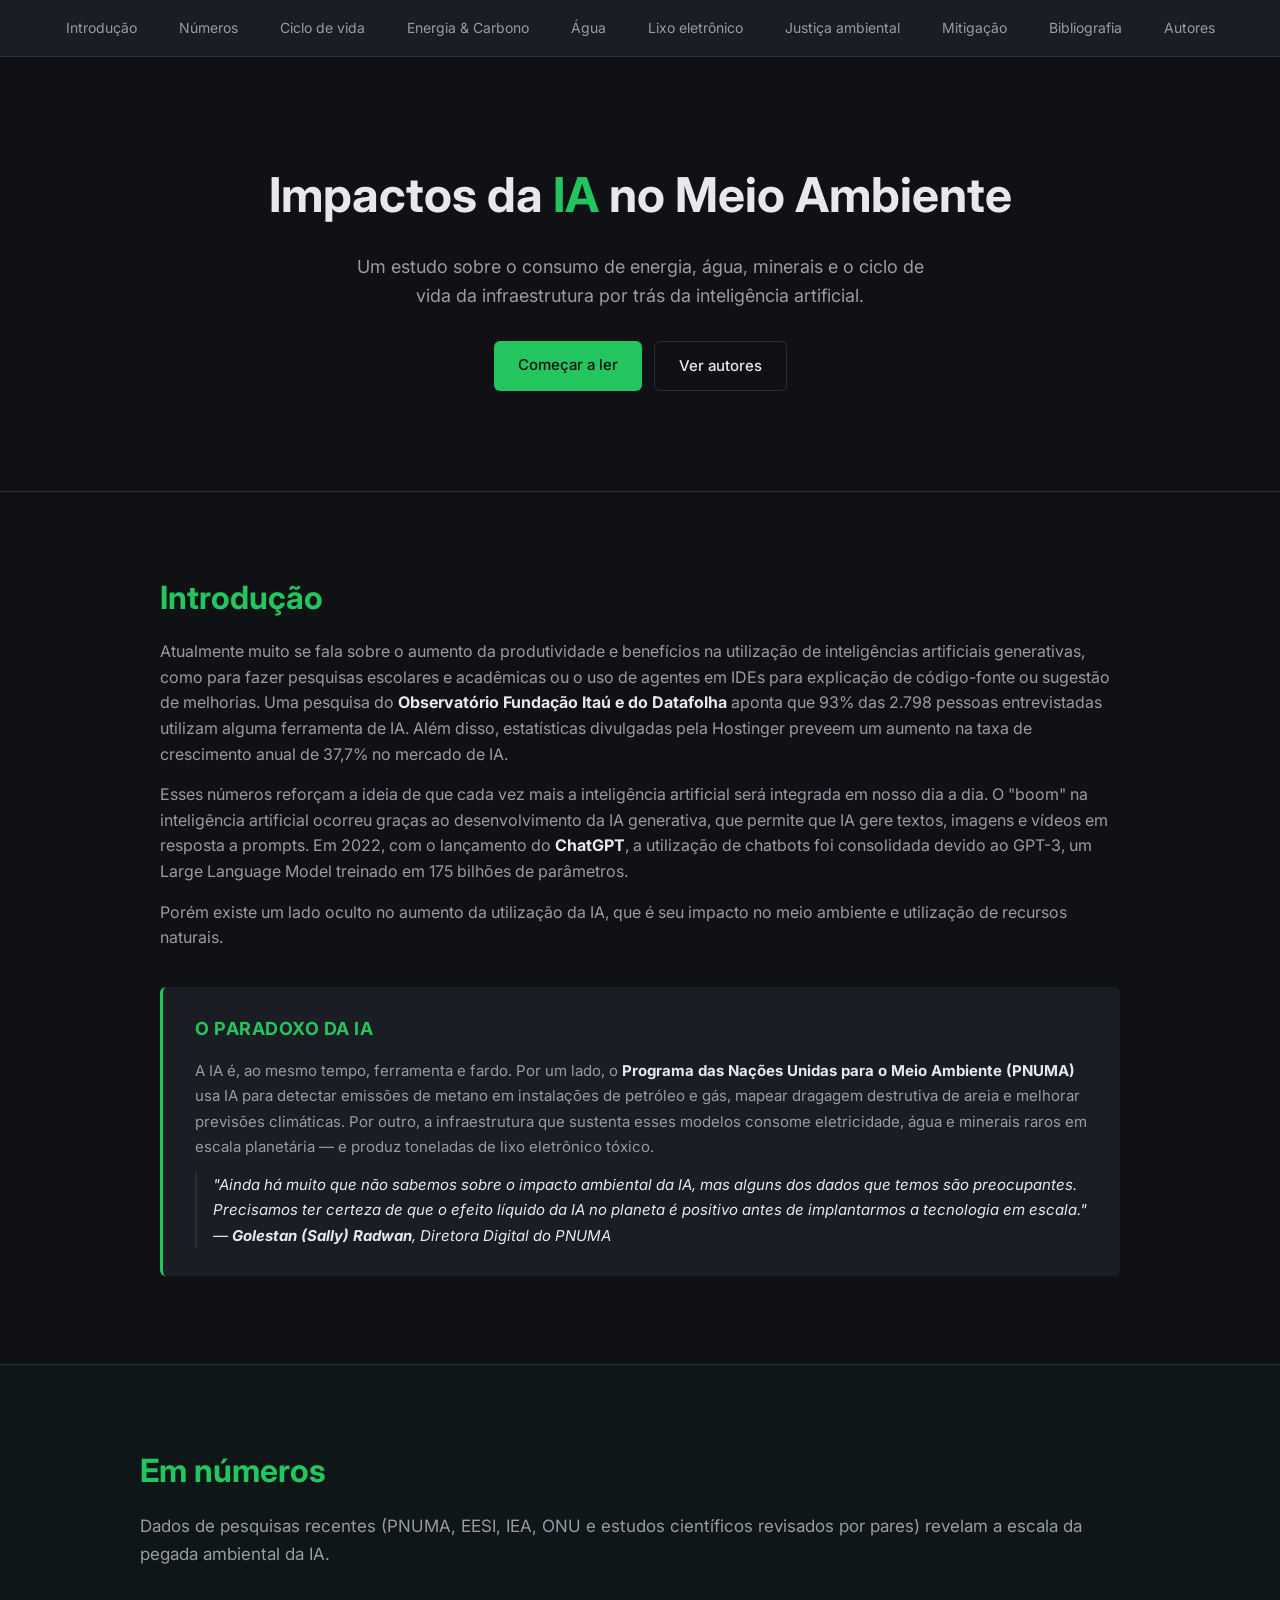
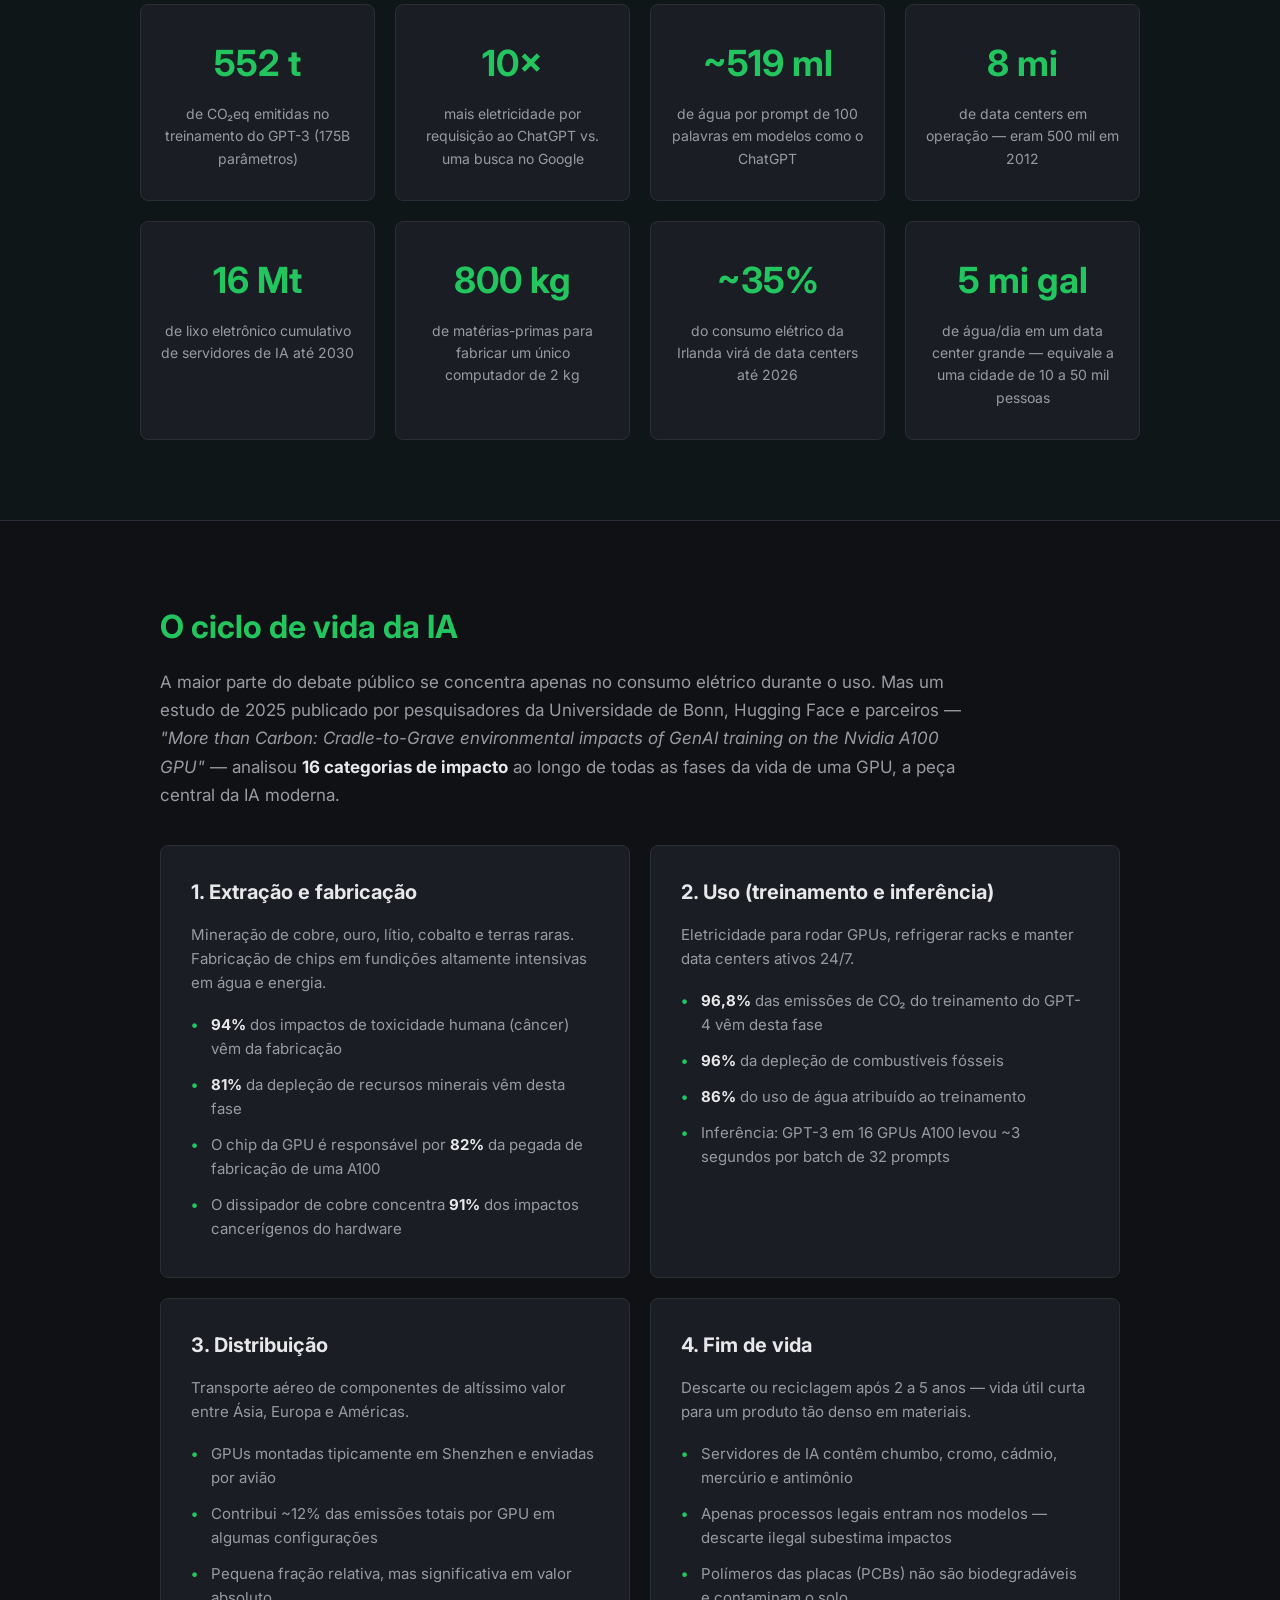
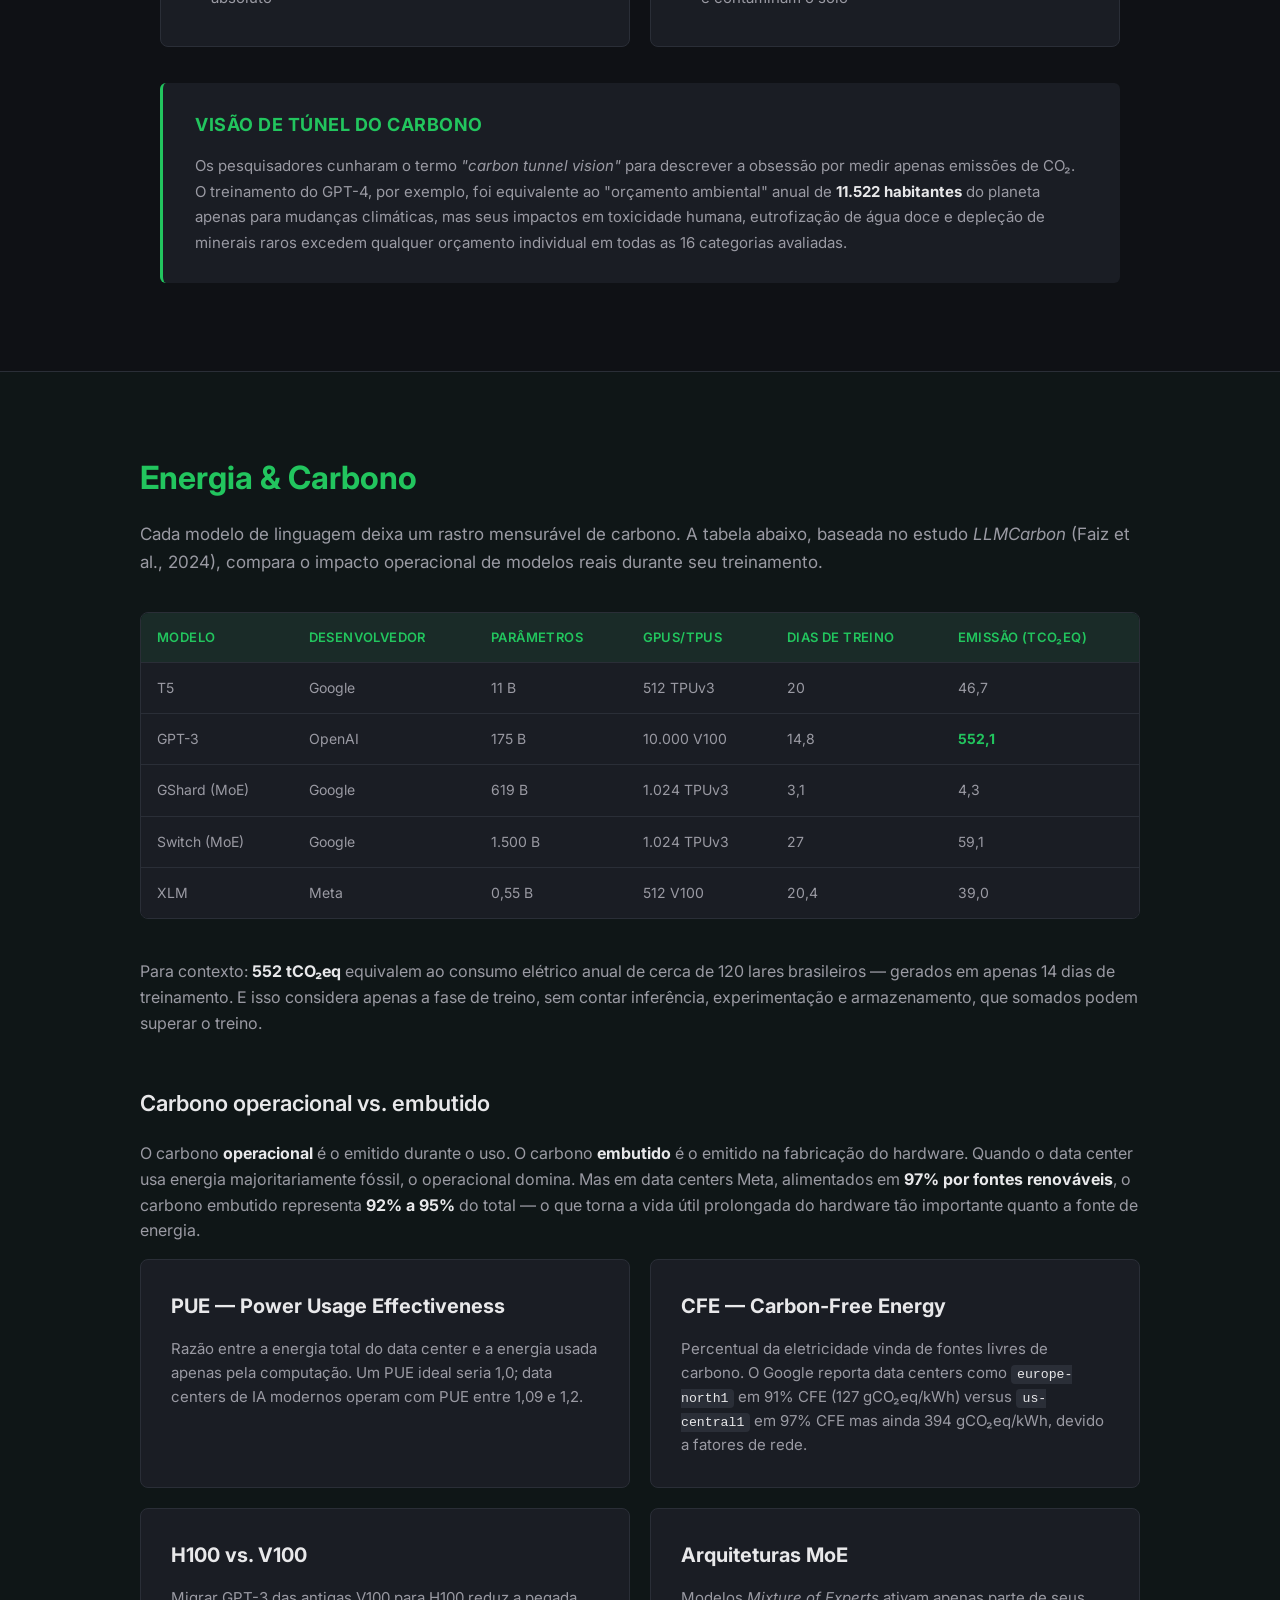
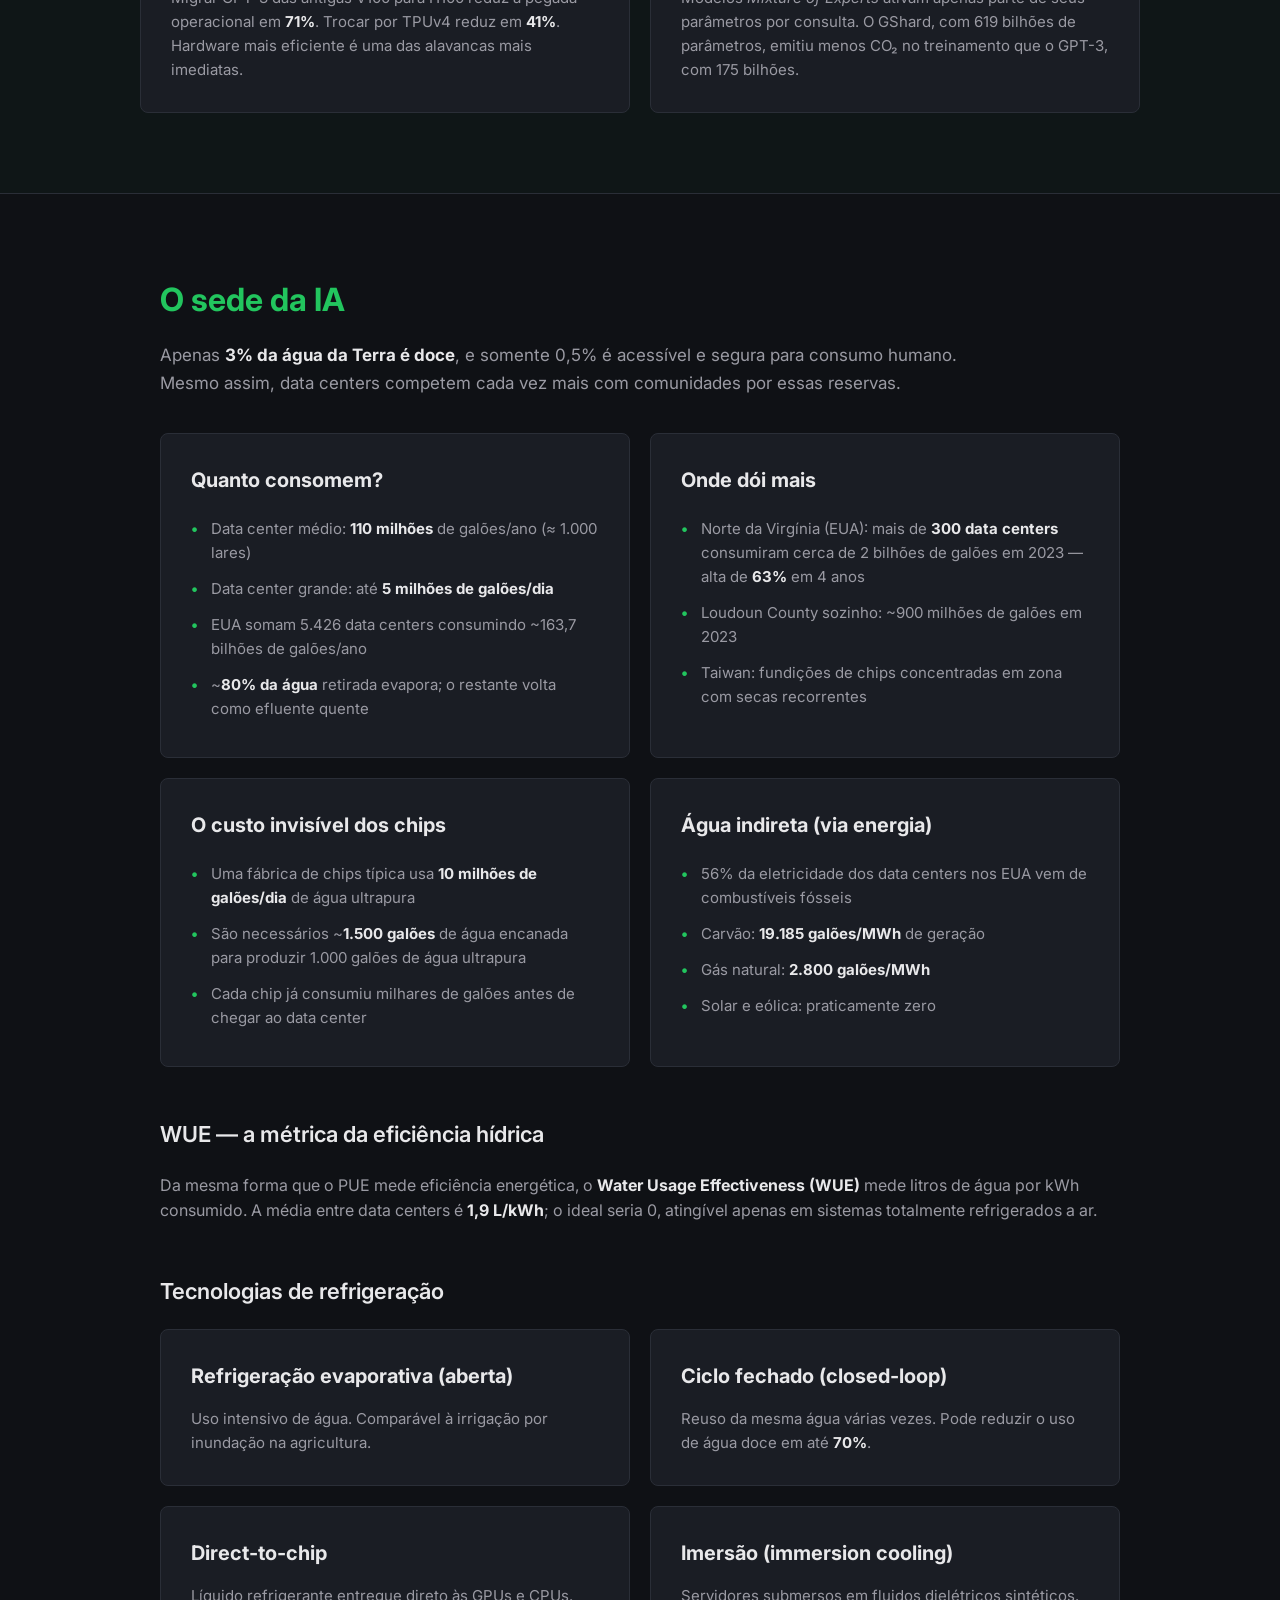
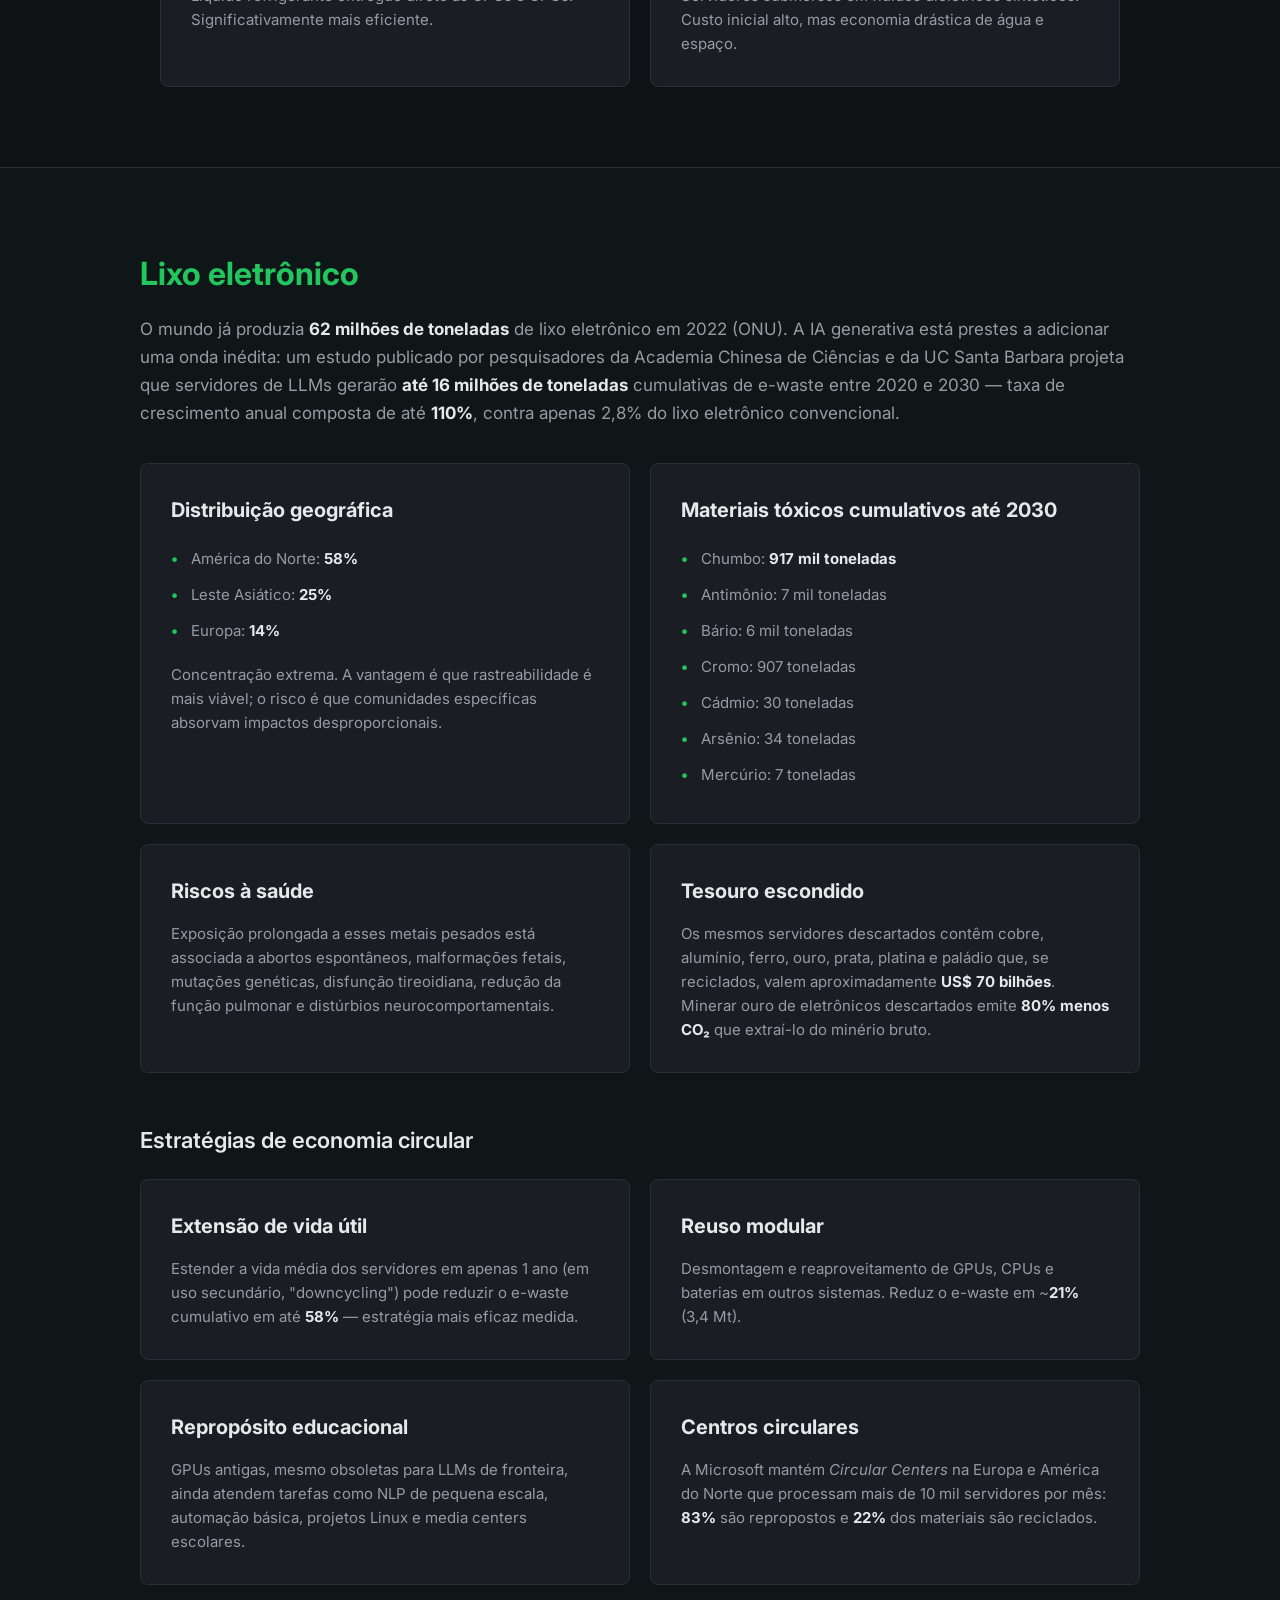
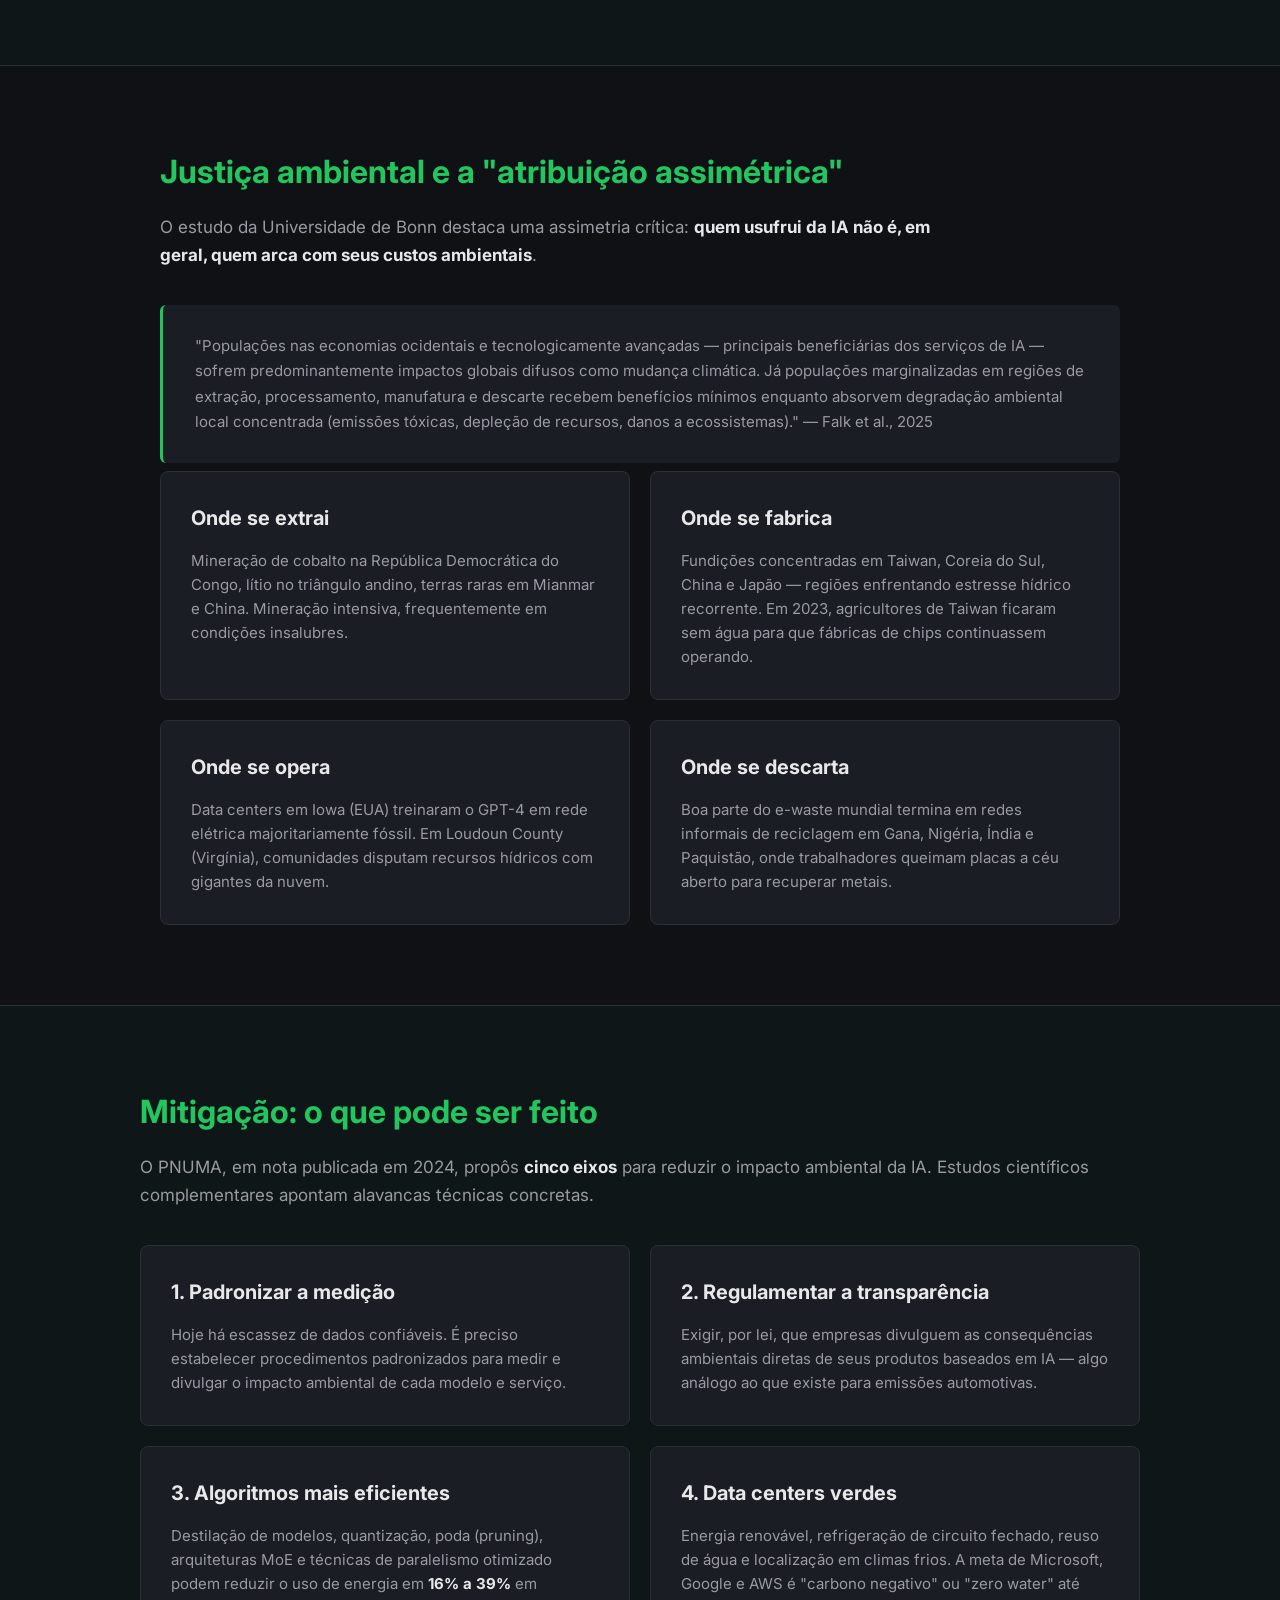
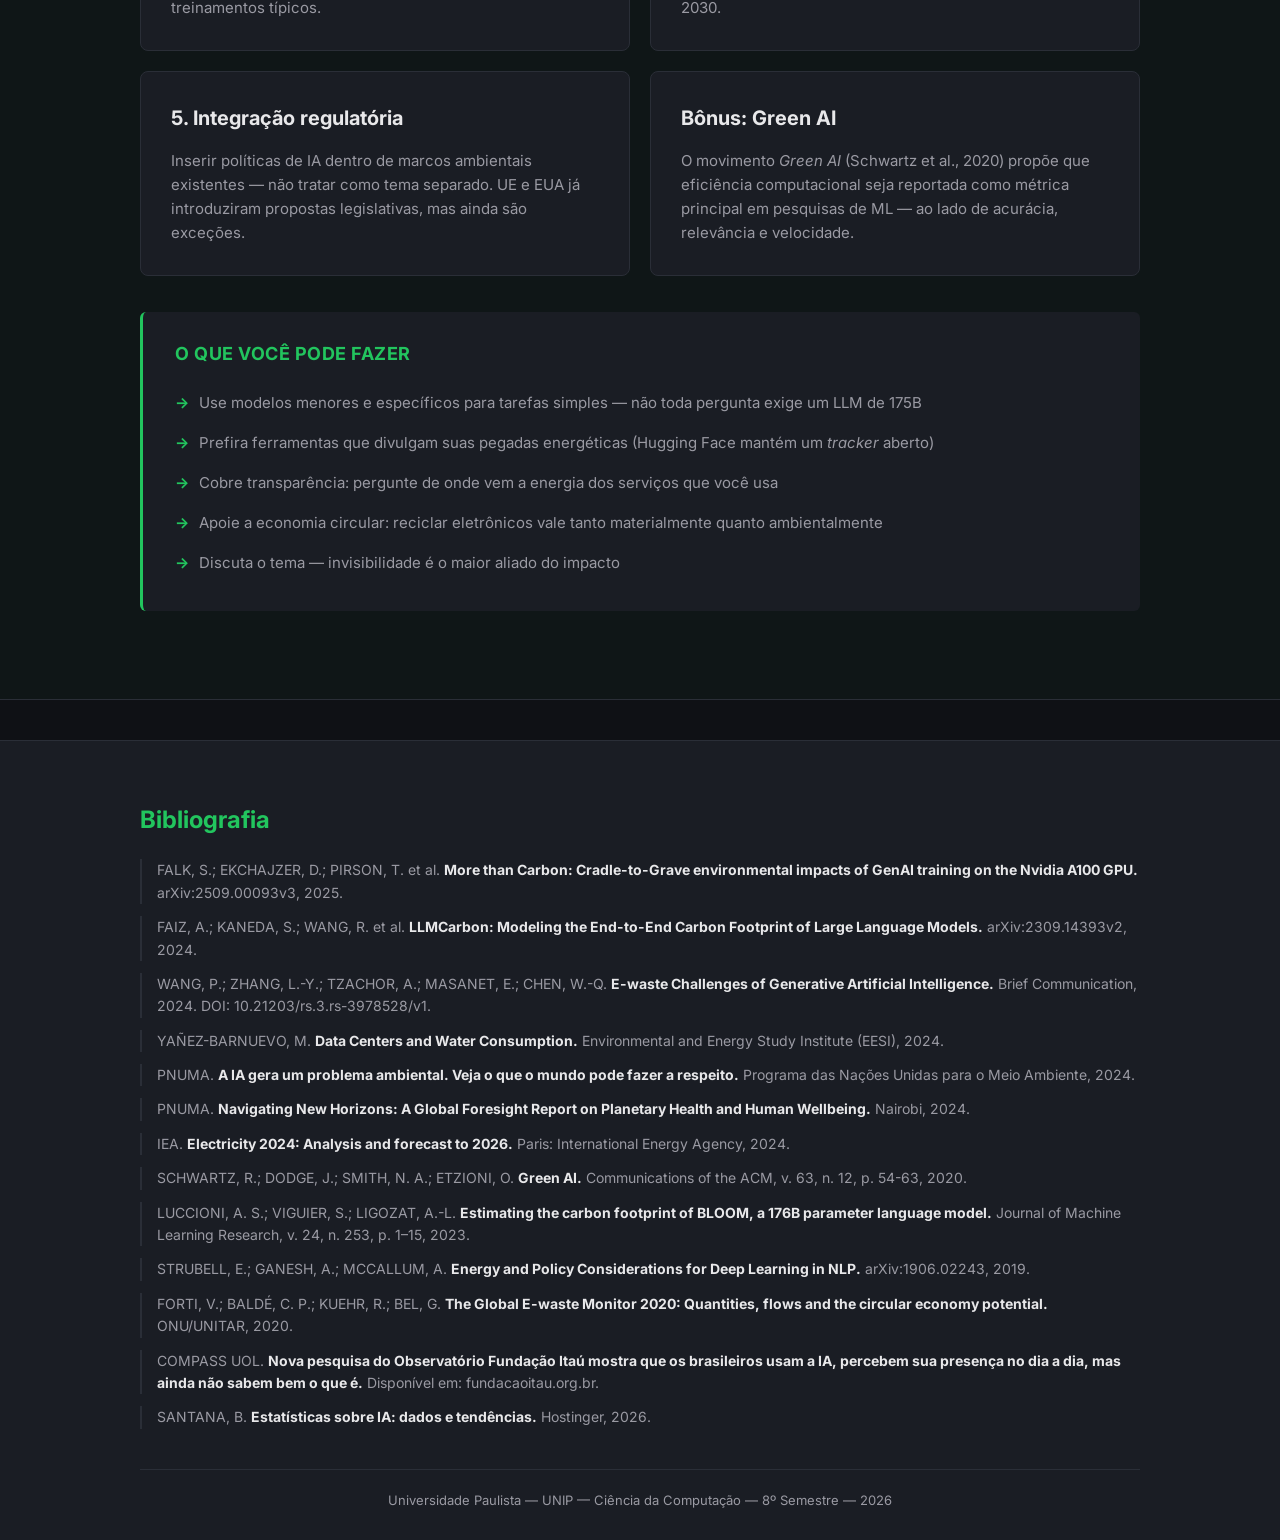
==== index.html @ d3404f32 "Initial commit: site sobre impactos da IA no meio ambiente Site estático com 9 seções abordando o ci" ====
<!DOCTYPE html>
<html lang="pt-BR">
<head>
  <meta charset="UTF-8">
  <meta name="viewport" content="width=device-width, initial-scale=1.0">
  <title>Impactos da IA no Meio Ambiente</title>
  <link href="https://fonts.googleapis.com/css2?family=Inter:wght@400;500;600;700&display=swap" rel="stylesheet">
  <link rel="stylesheet" href="style.css">
</head>
<body>

  <nav>
    <ul>
      <li><a href="#introducao">Introdução</a></li>
      <li><a href="#numeros">Números</a></li>
      <li><a href="#ciclo-de-vida">Ciclo de vida</a></li>
      <li><a href="#energia">Energia &amp; Carbono</a></li>
      <li><a href="#agua">Água</a></li>
      <li><a href="#lixo">Lixo eletrônico</a></li>
      <li><a href="#justica">Justiça ambiental</a></li>
      <li><a href="#mitigacao">Mitigação</a></li>
      <li><a href="#bibliografia">Bibliografia</a></li>
      <li><a href="autores.html">Autores</a></li>
    </ul>
  </nav>

  <header class="hero">
    <h1>Impactos da <span>IA</span> no Meio Ambiente</h1>
    <p>Um estudo sobre o consumo de energia, água, minerais e o ciclo de vida da infraestrutura por trás da inteligência artificial.</p>
    <div class="botoes">
      <a href="#introducao" class="btn btn-primario">Começar a ler</a>
      <a href="autores.html" class="btn btn-secundario">Ver autores</a>
    </div>
  </header>

  <section id="introducao">
    <h2>Introdução</h2>
    <p>Atualmente muito se fala sobre o aumento da produtividade e benefícios na utilização de inteligências artificiais generativas, como para fazer pesquisas escolares e acadêmicas ou o uso de agentes em IDEs para explicação de código-fonte ou sugestão de melhorias. Uma pesquisa do <strong>Observatório Fundação Itaú e do Datafolha</strong> aponta que 93% das 2.798 pessoas entrevistadas utilizam alguma ferramenta de IA. Além disso, estatísticas divulgadas pela Hostinger preveem um aumento na taxa de crescimento anual de 37,7% no mercado de IA.</p>
    <p>Esses números reforçam a ideia de que cada vez mais a inteligência artificial será integrada em nosso dia a dia. O "boom" na inteligência artificial ocorreu graças ao desenvolvimento da IA generativa, que permite que IA gere textos, imagens e vídeos em resposta a prompts. Em 2022, com o lançamento do <strong>ChatGPT</strong>, a utilização de chatbots foi consolidada devido ao GPT-3, um Large Language Model treinado em 175 bilhões de parâmetros.</p>
    <p>Porém existe um lado oculto no aumento da utilização da IA, que é seu impacto no meio ambiente e utilização de recursos naturais.</p>

    <div class="callout">
      <h3>O paradoxo da IA</h3>
      <p>A IA é, ao mesmo tempo, ferramenta e fardo. Por um lado, o <strong>Programa das Nações Unidas para o Meio Ambiente (PNUMA)</strong> usa IA para detectar emissões de metano em instalações de petróleo e gás, mapear dragagem destrutiva de areia e melhorar previsões climáticas. Por outro, a infraestrutura que sustenta esses modelos consome eletricidade, água e minerais raros em escala planetária — e produz toneladas de lixo eletrônico tóxico.</p>
      <p class="citacao">"Ainda há muito que não sabemos sobre o impacto ambiental da IA, mas alguns dos dados que temos são preocupantes. Precisamos ter certeza de que o efeito líquido da IA no planeta é positivo antes de implantarmos a tecnologia em escala." — <strong>Golestan (Sally) Radwan</strong>, Diretora Digital do PNUMA</p>
    </div>
  </section>

  <section id="numeros" class="secao-alternada">
    <h2>Em números</h2>
    <p class="subtitulo-secao">Dados de pesquisas recentes (PNUMA, EESI, IEA, ONU e estudos científicos revisados por pares) revelam a escala da pegada ambiental da IA.</p>
    <div class="estatisticas">
      <div class="estatistica">
        <h3>552 t</h3>
        <p>de CO₂eq emitidas no treinamento do GPT-3 (175B parâmetros)</p>
      </div>
      <div class="estatistica">
        <h3>10×</h3>
        <p>mais eletricidade por requisição ao ChatGPT vs. uma busca no Google</p>
      </div>
      <div class="estatistica">
        <h3>~519 ml</h3>
        <p>de água por prompt de 100 palavras em modelos como o ChatGPT</p>
      </div>
      <div class="estatistica">
        <h3>8 mi</h3>
        <p>de data centers em operação — eram 500 mil em 2012</p>
      </div>
      <div class="estatistica">
        <h3>16 Mt</h3>
        <p>de lixo eletrônico cumulativo de servidores de IA até 2030</p>
      </div>
      <div class="estatistica">
        <h3>800 kg</h3>
        <p>de matérias-primas para fabricar um único computador de 2 kg</p>
      </div>
      <div class="estatistica">
        <h3>~35%</h3>
        <p>do consumo elétrico da Irlanda virá de data centers até 2026</p>
      </div>
      <div class="estatistica">
        <h3>5 mi gal</h3>
        <p>de água/dia em um data center grande — equivale a uma cidade de 10 a 50 mil pessoas</p>
      </div>
    </div>
  </section>

  <section id="ciclo-de-vida">
    <h2>O ciclo de vida da IA</h2>
    <p class="subtitulo-secao">A maior parte do debate público se concentra apenas no consumo elétrico durante o uso. Mas um estudo de 2025 publicado por pesquisadores da Universidade de Bonn, Hugging Face e parceiros — <em>"More than Carbon: Cradle-to-Grave environmental impacts of GenAI training on the Nvidia A100 GPU"</em> — analisou <strong>16 categorias de impacto</strong> ao longo de todas as fases da vida de uma GPU, a peça central da IA moderna.</p>

    <div class="cards">
      <div class="card card-destaque">
        <h3>1. Extração e fabricação</h3>
        <p>Mineração de cobre, ouro, lítio, cobalto e terras raras. Fabricação de chips em fundições altamente intensivas em água e energia.</p>
        <ul>
          <li><strong>94%</strong> dos impactos de toxicidade humana (câncer) vêm da fabricação</li>
          <li><strong>81%</strong> da depleção de recursos minerais vêm desta fase</li>
          <li>O chip da GPU é responsável por <strong>82%</strong> da pegada de fabricação de uma A100</li>
          <li>O dissipador de cobre concentra <strong>91%</strong> dos impactos cancerígenos do hardware</li>
        </ul>
      </div>
      <div class="card card-destaque">
        <h3>2. Uso (treinamento e inferência)</h3>
        <p>Eletricidade para rodar GPUs, refrigerar racks e manter data centers ativos 24/7.</p>
        <ul>
          <li><strong>96,8%</strong> das emissões de CO₂ do treinamento do GPT-4 vêm desta fase</li>
          <li><strong>96%</strong> da depleção de combustíveis fósseis</li>
          <li><strong>86%</strong> do uso de água atribuído ao treinamento</li>
          <li>Inferência: GPT-3 em 16 GPUs A100 levou ~3 segundos por batch de 32 prompts</li>
        </ul>
      </div>
      <div class="card card-destaque">
        <h3>3. Distribuição</h3>
        <p>Transporte aéreo de componentes de altíssimo valor entre Ásia, Europa e Américas.</p>
        <ul>
          <li>GPUs montadas tipicamente em Shenzhen e enviadas por avião</li>
          <li>Contribui ~12% das emissões totais por GPU em algumas configurações</li>
          <li>Pequena fração relativa, mas significativa em valor absoluto</li>
        </ul>
      </div>
      <div class="card card-destaque">
        <h3>4. Fim de vida</h3>
        <p>Descarte ou reciclagem após 2 a 5 anos — vida útil curta para um produto tão denso em materiais.</p>
        <ul>
          <li>Servidores de IA contêm chumbo, cromo, cádmio, mercúrio e antimônio</li>
          <li>Apenas processos legais entram nos modelos — descarte ilegal subestima impactos</li>
          <li>Polímeros das placas (PCBs) não são biodegradáveis e contaminam o solo</li>
        </ul>
      </div>
    </div>

    <div class="callout">
      <h3>Visão de túnel do carbono</h3>
      <p>Os pesquisadores cunharam o termo <em>"carbon tunnel vision"</em> para descrever a obsessão por medir apenas emissões de CO₂. O treinamento do GPT-4, por exemplo, foi equivalente ao "orçamento ambiental" anual de <strong>11.522 habitantes</strong> do planeta apenas para mudanças climáticas, mas seus impactos em toxicidade humana, eutrofização de água doce e depleção de minerais raros excedem qualquer orçamento individual em todas as 16 categorias avaliadas.</p>
    </div>
  </section>

  <section id="energia" class="secao-alternada">
    <h2>Energia &amp; Carbono</h2>
    <p class="subtitulo-secao">Cada modelo de linguagem deixa um rastro mensurável de carbono. A tabela abaixo, baseada no estudo <em>LLMCarbon</em> (Faiz et al., 2024), compara o impacto operacional de modelos reais durante seu treinamento.</p>

    <div class="tabela-wrapper">
      <table class="tabela-comparativa">
        <thead>
          <tr>
            <th>Modelo</th>
            <th>Desenvolvedor</th>
            <th>Parâmetros</th>
            <th>GPUs/TPUs</th>
            <th>Dias de treino</th>
            <th>Emissão (tCO₂eq)</th>
          </tr>
        </thead>
        <tbody>
          <tr><td>T5</td><td>Google</td><td>11 B</td><td>512 TPUv3</td><td>20</td><td>46,7</td></tr>
          <tr><td>GPT-3</td><td>OpenAI</td><td>175 B</td><td>10.000 V100</td><td>14,8</td><td><strong>552,1</strong></td></tr>
          <tr><td>GShard (MoE)</td><td>Google</td><td>619 B</td><td>1.024 TPUv3</td><td>3,1</td><td>4,3</td></tr>
          <tr><td>Switch (MoE)</td><td>Google</td><td>1.500 B</td><td>1.024 TPUv3</td><td>27</td><td>59,1</td></tr>
          <tr><td>XLM</td><td>Meta</td><td>0,55 B</td><td>512 V100</td><td>20,4</td><td>39,0</td></tr>
        </tbody>
      </table>
    </div>

    <p>Para contexto: <strong>552 tCO₂eq</strong> equivalem ao consumo elétrico anual de cerca de 120 lares brasileiros — gerados em apenas 14 dias de treinamento. E isso considera apenas a fase de treino, sem contar inferência, experimentação e armazenamento, que somados podem superar o treino.</p>

    <h3 class="subtitulo">Carbono operacional vs. embutido</h3>
    <p>O carbono <strong>operacional</strong> é o emitido durante o uso. O carbono <strong>embutido</strong> é o emitido na fabricação do hardware. Quando o data center usa energia majoritariamente fóssil, o operacional domina. Mas em data centers Meta, alimentados em <strong>97% por fontes renováveis</strong>, o carbono embutido representa <strong>92% a 95%</strong> do total — o que torna a vida útil prolongada do hardware tão importante quanto a fonte de energia.</p>

    <div class="cards">
      <div class="card">
        <h3>PUE — Power Usage Effectiveness</h3>
        <p>Razão entre a energia total do data center e a energia usada apenas pela computação. Um PUE ideal seria 1,0; data centers de IA modernos operam com PUE entre 1,09 e 1,2.</p>
      </div>
      <div class="card">
        <h3>CFE — Carbon-Free Energy</h3>
        <p>Percentual da eletricidade vinda de fontes livres de carbono. O Google reporta data centers como <code>europe-north1</code> em 91% CFE (127 gCO₂eq/kWh) versus <code>us-central1</code> em 97% CFE mas ainda 394 gCO₂eq/kWh, devido a fatores de rede.</p>
      </div>
      <div class="card">
        <h3>H100 vs. V100</h3>
        <p>Migrar GPT-3 das antigas V100 para H100 reduz a pegada operacional em <strong>71%</strong>. Trocar por TPUv4 reduz em <strong>41%</strong>. Hardware mais eficiente é uma das alavancas mais imediatas.</p>
      </div>
      <div class="card">
        <h3>Arquiteturas MoE</h3>
        <p>Modelos <em>Mixture of Experts</em> ativam apenas parte de seus parâmetros por consulta. O GShard, com 619 bilhões de parâmetros, emitiu menos CO₂ no treinamento que o GPT-3, com 175 bilhões.</p>
      </div>
    </div>
  </section>

  <section id="agua">
    <h2>O sede da IA</h2>
    <p class="subtitulo-secao">Apenas <strong>3% da água da Terra é doce</strong>, e somente 0,5% é acessível e segura para consumo humano. Mesmo assim, data centers competem cada vez mais com comunidades por essas reservas.</p>

    <div class="cards">
      <div class="card">
        <h3>Quanto consomem?</h3>
        <ul>
          <li>Data center médio: <strong>110 milhões</strong> de galões/ano (≈ 1.000 lares)</li>
          <li>Data center grande: até <strong>5 milhões de galões/dia</strong></li>
          <li>EUA somam 5.426 data centers consumindo ~163,7 bilhões de galões/ano</li>
          <li>~<strong>80% da água</strong> retirada evapora; o restante volta como efluente quente</li>
        </ul>
      </div>
      <div class="card">
        <h3>Onde dói mais</h3>
        <ul>
          <li>Norte da Virgínia (EUA): mais de <strong>300 data centers</strong> consumiram cerca de 2 bilhões de galões em 2023 — alta de <strong>63%</strong> em 4 anos</li>
          <li>Loudoun County sozinho: ~900 milhões de galões em 2023</li>
          <li>Taiwan: fundições de chips concentradas em zona com secas recorrentes</li>
        </ul>
      </div>
      <div class="card">
        <h3>O custo invisível dos chips</h3>
        <ul>
          <li>Uma fábrica de chips típica usa <strong>10 milhões de galões/dia</strong> de água ultrapura</li>
          <li>São necessários ~<strong>1.500 galões</strong> de água encanada para produzir 1.000 galões de água ultrapura</li>
          <li>Cada chip já consumiu milhares de galões antes de chegar ao data center</li>
        </ul>
      </div>
      <div class="card">
        <h3>Água indireta (via energia)</h3>
        <ul>
          <li>56% da eletricidade dos data centers nos EUA vem de combustíveis fósseis</li>
          <li>Carvão: <strong>19.185 galões/MWh</strong> de geração</li>
          <li>Gás natural: <strong>2.800 galões/MWh</strong></li>
          <li>Solar e eólica: praticamente zero</li>
        </ul>
      </div>
    </div>

    <h3 class="subtitulo">WUE — a métrica da eficiência hídrica</h3>
    <p>Da mesma forma que o PUE mede eficiência energética, o <strong>Water Usage Effectiveness (WUE)</strong> mede litros de água por kWh consumido. A média entre data centers é <strong>1,9 L/kWh</strong>; o ideal seria 0, atingível apenas em sistemas totalmente refrigerados a ar.</p>

    <h3 class="subtitulo">Tecnologias de refrigeração</h3>
    <div class="cards">
      <div class="card">
        <h3>Refrigeração evaporativa (aberta)</h3>
        <p>Uso intensivo de água. Comparável à irrigação por inundação na agricultura.</p>
      </div>
      <div class="card">
        <h3>Ciclo fechado (closed-loop)</h3>
        <p>Reuso da mesma água várias vezes. Pode reduzir o uso de água doce em até <strong>70%</strong>.</p>
      </div>
      <div class="card">
        <h3>Direct-to-chip</h3>
        <p>Líquido refrigerante entregue direto às GPUs e CPUs. Significativamente mais eficiente.</p>
      </div>
      <div class="card">
        <h3>Imersão (immersion cooling)</h3>
        <p>Servidores submersos em fluidos dielétricos sintéticos. Custo inicial alto, mas economia drástica de água e espaço.</p>
      </div>
    </div>
  </section>

  <section id="lixo" class="secao-alternada">
    <h2>Lixo eletrônico</h2>
    <p class="subtitulo-secao">O mundo já produzia <strong>62 milhões de toneladas</strong> de lixo eletrônico em 2022 (ONU). A IA generativa está prestes a adicionar uma onda inédita: um estudo publicado por pesquisadores da Academia Chinesa de Ciências e da UC Santa Barbara projeta que servidores de LLMs gerarão <strong>até 16 milhões de toneladas</strong> cumulativas de e-waste entre 2020 e 2030 — taxa de crescimento anual composta de até <strong>110%</strong>, contra apenas 2,8% do lixo eletrônico convencional.</p>

    <div class="cards">
      <div class="card">
        <h3>Distribuição geográfica</h3>
        <ul>
          <li>América do Norte: <strong>58%</strong></li>
          <li>Leste Asiático: <strong>25%</strong></li>
          <li>Europa: <strong>14%</strong></li>
        </ul>
        <p>Concentração extrema. A vantagem é que rastreabilidade é mais viável; o risco é que comunidades específicas absorvam impactos desproporcionais.</p>
      </div>
      <div class="card">
        <h3>Materiais tóxicos cumulativos até 2030</h3>
        <ul>
          <li>Chumbo: <strong>917 mil toneladas</strong></li>
          <li>Antimônio: 7 mil toneladas</li>
          <li>Bário: 6 mil toneladas</li>
          <li>Cromo: 907 toneladas</li>
          <li>Cádmio: 30 toneladas</li>
          <li>Arsênio: 34 toneladas</li>
          <li>Mercúrio: 7 toneladas</li>
        </ul>
      </div>
      <div class="card">
        <h3>Riscos à saúde</h3>
        <p>Exposição prolongada a esses metais pesados está associada a abortos espontâneos, malformações fetais, mutações genéticas, disfunção tireoidiana, redução da função pulmonar e distúrbios neurocomportamentais.</p>
      </div>
      <div class="card">
        <h3>Tesouro escondido</h3>
        <p>Os mesmos servidores descartados contêm cobre, alumínio, ferro, ouro, prata, platina e paládio que, se reciclados, valem aproximadamente <strong>US$ 70 bilhões</strong>. Minerar ouro de eletrônicos descartados emite <strong>80% menos CO₂</strong> que extraí-lo do minério bruto.</p>
      </div>
    </div>

    <h3 class="subtitulo">Estratégias de economia circular</h3>
    <div class="cards">
      <div class="card">
        <h3>Extensão de vida útil</h3>
        <p>Estender a vida média dos servidores em apenas 1 ano (em uso secundário, "downcycling") pode reduzir o e-waste cumulativo em até <strong>58%</strong> — estratégia mais eficaz medida.</p>
      </div>
      <div class="card">
        <h3>Reuso modular</h3>
        <p>Desmontagem e reaproveitamento de GPUs, CPUs e baterias em outros sistemas. Reduz o e-waste em ~<strong>21%</strong> (3,4 Mt).</p>
      </div>
      <div class="card">
        <h3>Repropósito educacional</h3>
        <p>GPUs antigas, mesmo obsoletas para LLMs de fronteira, ainda atendem tarefas como NLP de pequena escala, automação básica, projetos Linux e media centers escolares.</p>
      </div>
      <div class="card">
        <h3>Centros circulares</h3>
        <p>A Microsoft mantém <em>Circular Centers</em> na Europa e América do Norte que processam mais de 10 mil servidores por mês: <strong>83%</strong> são repropostos e <strong>22%</strong> dos materiais são reciclados.</p>
      </div>
    </div>
  </section>

  <section id="justica">
    <h2>Justiça ambiental e a "atribuição assimétrica"</h2>
    <p class="subtitulo-secao">O estudo da Universidade de Bonn destaca uma assimetria crítica: <strong>quem usufrui da IA não é, em geral, quem arca com seus custos ambientais</strong>.</p>

    <div class="callout">
      <p>"Populações nas economias ocidentais e tecnologicamente avançadas — principais beneficiárias dos serviços de IA — sofrem predominantemente impactos globais difusos como mudança climática. Já populações marginalizadas em regiões de extração, processamento, manufatura e descarte recebem benefícios mínimos enquanto absorvem degradação ambiental local concentrada (emissões tóxicas, depleção de recursos, danos a ecossistemas)." — Falk et al., 2025</p>
    </div>

    <div class="cards">
      <div class="card">
        <h3>Onde se extrai</h3>
        <p>Mineração de cobalto na República Democrática do Congo, lítio no triângulo andino, terras raras em Mianmar e China. Mineração intensiva, frequentemente em condições insalubres.</p>
      </div>
      <div class="card">
        <h3>Onde se fabrica</h3>
        <p>Fundições concentradas em Taiwan, Coreia do Sul, China e Japão — regiões enfrentando estresse hídrico recorrente. Em 2023, agricultores de Taiwan ficaram sem água para que fábricas de chips continuassem operando.</p>
      </div>
      <div class="card">
        <h3>Onde se opera</h3>
        <p>Data centers em Iowa (EUA) treinaram o GPT-4 em rede elétrica majoritariamente fóssil. Em Loudoun County (Virgínia), comunidades disputam recursos hídricos com gigantes da nuvem.</p>
      </div>
      <div class="card">
        <h3>Onde se descarta</h3>
        <p>Boa parte do e-waste mundial termina em redes informais de reciclagem em Gana, Nigéria, Índia e Paquistão, onde trabalhadores queimam placas a céu aberto para recuperar metais.</p>
      </div>
    </div>
  </section>

  <section id="mitigacao" class="secao-alternada">
    <h2>Mitigação: o que pode ser feito</h2>
    <p class="subtitulo-secao">O PNUMA, em nota publicada em 2024, propôs <strong>cinco eixos</strong> para reduzir o impacto ambiental da IA. Estudos científicos complementares apontam alavancas técnicas concretas.</p>

    <div class="cards">
      <div class="card">
        <h3>1. Padronizar a medição</h3>
        <p>Hoje há escassez de dados confiáveis. É preciso estabelecer procedimentos padronizados para medir e divulgar o impacto ambiental de cada modelo e serviço.</p>
      </div>
      <div class="card">
        <h3>2. Regulamentar a transparência</h3>
        <p>Exigir, por lei, que empresas divulguem as consequências ambientais diretas de seus produtos baseados em IA — algo análogo ao que existe para emissões automotivas.</p>
      </div>
      <div class="card">
        <h3>3. Algoritmos mais eficientes</h3>
        <p>Destilação de modelos, quantização, poda (pruning), arquiteturas MoE e técnicas de paralelismo otimizado podem reduzir o uso de energia em <strong>16% a 39%</strong> em treinamentos típicos.</p>
      </div>
      <div class="card">
        <h3>4. Data centers verdes</h3>
        <p>Energia renovável, refrigeração de circuito fechado, reuso de água e localização em climas frios. A meta de Microsoft, Google e AWS é "carbono negativo" ou "zero water" até 2030.</p>
      </div>
      <div class="card">
        <h3>5. Integração regulatória</h3>
        <p>Inserir políticas de IA dentro de marcos ambientais existentes — não tratar como tema separado. UE e EUA já introduziram propostas legislativas, mas ainda são exceções.</p>
      </div>
      <div class="card">
        <h3>Bônus: Green AI</h3>
        <p>O movimento <em>Green AI</em> (Schwartz et al., 2020) propõe que eficiência computacional seja reportada como métrica principal em pesquisas de ML — ao lado de acurácia, relevância e velocidade.</p>
      </div>
    </div>

    <div class="callout">
      <h3>O que você pode fazer</h3>
      <ul class="lista-acoes">
        <li>Use modelos menores e específicos para tarefas simples — não toda pergunta exige um LLM de 175B</li>
        <li>Prefira ferramentas que divulgam suas pegadas energéticas (Hugging Face mantém um <em>tracker</em> aberto)</li>
        <li>Cobre transparência: pergunte de onde vem a energia dos serviços que você usa</li>
        <li>Apoie a economia circular: reciclar eletrônicos vale tanto materialmente quanto ambientalmente</li>
        <li>Discuta o tema — invisibilidade é o maior aliado do impacto</li>
      </ul>
    </div>
  </section>

  <footer id="bibliografia">
    <div class="footer-conteudo">
      <h2>Bibliografia</h2>
      <p class="referencia">FALK, S.; EKCHAJZER, D.; PIRSON, T. et al. <strong>More than Carbon: Cradle-to-Grave environmental impacts of GenAI training on the Nvidia A100 GPU.</strong> arXiv:2509.00093v3, 2025.</p>
      <p class="referencia">FAIZ, A.; KANEDA, S.; WANG, R. et al. <strong>LLMCarbon: Modeling the End-to-End Carbon Footprint of Large Language Models.</strong> arXiv:2309.14393v2, 2024.</p>
      <p class="referencia">WANG, P.; ZHANG, L.-Y.; TZACHOR, A.; MASANET, E.; CHEN, W.-Q. <strong>E-waste Challenges of Generative Artificial Intelligence.</strong> Brief Communication, 2024. DOI: 10.21203/rs.3.rs-3978528/v1.</p>
      <p class="referencia">YAÑEZ-BARNUEVO, M. <strong>Data Centers and Water Consumption.</strong> Environmental and Energy Study Institute (EESI), 2024.</p>
      <p class="referencia">PNUMA. <strong>A IA gera um problema ambiental. Veja o que o mundo pode fazer a respeito.</strong> Programa das Nações Unidas para o Meio Ambiente, 2024.</p>
      <p class="referencia">PNUMA. <strong>Navigating New Horizons: A Global Foresight Report on Planetary Health and Human Wellbeing.</strong> Nairobi, 2024.</p>
      <p class="referencia">IEA. <strong>Electricity 2024: Analysis and forecast to 2026.</strong> Paris: International Energy Agency, 2024.</p>
      <p class="referencia">SCHWARTZ, R.; DODGE, J.; SMITH, N. A.; ETZIONI, O. <strong>Green AI.</strong> Communications of the ACM, v. 63, n. 12, p. 54-63, 2020.</p>
      <p class="referencia">LUCCIONI, A. S.; VIGUIER, S.; LIGOZAT, A.-L. <strong>Estimating the carbon footprint of BLOOM, a 176B parameter language model.</strong> Journal of Machine Learning Research, v. 24, n. 253, p. 1–15, 2023.</p>
      <p class="referencia">STRUBELL, E.; GANESH, A.; MCCALLUM, A. <strong>Energy and Policy Considerations for Deep Learning in NLP.</strong> arXiv:1906.02243, 2019.</p>
      <p class="referencia">FORTI, V.; BALDÉ, C. P.; KUEHR, R.; BEL, G. <strong>The Global E-waste Monitor 2020: Quantities, flows and the circular economy potential.</strong> ONU/UNITAR, 2020.</p>
      <p class="referencia">COMPASS UOL. <strong>Nova pesquisa do Observatório Fundação Itaú mostra que os brasileiros usam a IA, percebem sua presença no dia a dia, mas ainda não sabem bem o que é.</strong> Disponível em: fundacaoitau.org.br.</p>
      <p class="referencia">SANTANA, B. <strong>Estatísticas sobre IA: dados e tendências.</strong> Hostinger, 2026.</p>
      <p class="creditos">Universidade Paulista &mdash; UNIP &mdash; Ciência da Computação &mdash; 8&ordm; Semestre &mdash; 2026</p>
    </div>
  </footer>

</body>
</html>
---- style.css ----
/* ===== Reset basico ===== */
* {
  margin: 0;
  padding: 0;
  box-sizing: border-box;
}

/* ===== Variaveis de cor ===== */
:root {
  --cor-fundo: #0f1115;
  --cor-superficie: #1a1d24;
  --cor-borda: #2a2e37;
  --cor-texto: #e8e8ea;
  --cor-texto-fraco: #9a9aa3;
  --cor-destaque: #22c55e;
}

/* ===== Body ===== */
body {
  background-color: var(--cor-fundo);
  color: var(--cor-texto);
  font-family: "Inter", Arial, sans-serif;
  line-height: 1.6;
}

html {
  scroll-behavior: smooth;
}

/* ===== Scrollbar (Firefox) ===== */
html {
  scrollbar-width: thin;
  scrollbar-color: var(--cor-destaque) var(--cor-fundo);
}

/* ===== Scrollbar (Chrome, Edge, Safari) ===== */
::-webkit-scrollbar {
  width: 10px;
}

::-webkit-scrollbar-track {
  background: var(--cor-fundo);
}

::-webkit-scrollbar-thumb {
  background: var(--cor-borda);
  border-radius: 5px;
}

::-webkit-scrollbar-thumb:hover {
  background: var(--cor-destaque);
}

/* ===== Navbar ===== */
nav {
  background-color: var(--cor-superficie);
  border-bottom: 1px solid var(--cor-borda);
  position: sticky;
  top: 0;
  z-index: 100;
}

nav ul {
  list-style: none;
  display: flex;
  justify-content: center;
  flex-wrap: wrap;
  padding: 15px;
  gap: 10px;
}

nav ul li a {
  color: var(--cor-texto-fraco);
  text-decoration: none;
  padding: 8px 16px;
  border-radius: 6px;
  font-size: 14px;
  transition: color 0.2s, background-color 0.2s;
}

nav ul li a:hover {
  color: var(--cor-texto);
  background-color: var(--cor-borda);
}

/* ===== Hero ===== */
.hero {
  text-align: center;
  padding: 100px 20px;
  border-bottom: 1px solid var(--cor-borda);
}

.hero h1 {
  font-size: 48px;
  font-weight: 700;
  margin-bottom: 20px;
  max-width: 800px;
  margin-left: auto;
  margin-right: auto;
}

.hero h1 span {
  color: var(--cor-destaque);
}

.hero p {
  font-size: 18px;
  color: var(--cor-texto-fraco);
  max-width: 600px;
  margin: 0 auto 30px;
}

.botoes {
  display: flex;
  gap: 12px;
  justify-content: center;
  flex-wrap: wrap;
}

.btn {
  display: inline-block;
  padding: 12px 24px;
  border-radius: 6px;
  text-decoration: none;
  font-size: 15px;
  font-weight: 500;
  transition: background-color 0.2s, color 0.2s;
}

.btn-primario {
  background-color: var(--cor-destaque);
  color: #0f1115;
}

.btn-primario:hover {
  background-color: #16a34a;
}

.btn-secundario {
  background-color: transparent;
  color: var(--cor-texto);
  border: 1px solid var(--cor-borda);
}

.btn-secundario:hover {
  background-color: var(--cor-superficie);
}

/* ===== Secoes ===== */
section {
  max-width: 1000px;
  margin: 0 auto;
  padding: 80px 20px;
}

section h2 {
  font-size: 32px;
  font-weight: 700;
  margin-bottom: 16px;
  color: var(--cor-destaque);
}

section p {
  margin-bottom: 15px;
  color: var(--cor-texto-fraco);
  font-size: 16px;
}

section p strong {
  color: var(--cor-texto);
}

/* Subtitulo logo abaixo do h2 */
.subtitulo-secao {
  font-size: 17px;
  color: var(--cor-texto-fraco);
  margin-bottom: 36px;
  max-width: 820px;
  line-height: 1.65;
}

/* Subtitulos h3 dentro de uma secao */
.subtitulo {
  font-size: 22px;
  font-weight: 600;
  color: var(--cor-texto);
  margin-top: 50px;
  margin-bottom: 20px;
}

/* Faixa alternada para dar ritmo visual */
.secao-alternada {
  background-color: rgba(34, 197, 94, 0.025);
  max-width: none;
  padding: 80px 20px;
  border-top: 1px solid var(--cor-borda);
  border-bottom: 1px solid var(--cor-borda);
}

.secao-alternada > h2,
.secao-alternada > p,
.secao-alternada > h3,
.secao-alternada > .subtitulo-secao,
.secao-alternada > .estatisticas,
.secao-alternada > .cards,
.secao-alternada > .tabela-wrapper,
.secao-alternada > .callout {
  max-width: 1000px;
  margin-left: auto;
  margin-right: auto;
}

/* Caixa de destaque (callout) */
.callout {
  background-color: var(--cor-superficie);
  border-left: 3px solid var(--cor-destaque);
  border-radius: 6px;
  padding: 28px 32px;
  margin-top: 36px;
  margin-bottom: 8px;
}

.callout h3 {
  color: var(--cor-destaque);
  font-size: 18px;
  margin-bottom: 14px;
  text-transform: uppercase;
  letter-spacing: 0.5px;
}

.callout p {
  color: var(--cor-texto-fraco);
  font-size: 15px;
  margin-bottom: 12px;
  line-height: 1.7;
}

.callout p:last-child {
  margin-bottom: 0;
}

.callout p strong {
  color: var(--cor-texto);
}

.callout .citacao {
  border-left: 2px solid var(--cor-borda);
  padding-left: 16px;
  font-style: italic;
  color: var(--cor-texto);
}

/* Lista de acoes dentro do callout */
.lista-acoes {
  list-style: none;
  padding: 0;
  margin-top: 8px;
}

.lista-acoes li {
  color: var(--cor-texto-fraco);
  font-size: 15px;
  padding: 8px 0 8px 24px;
  position: relative;
  line-height: 1.6;
}

.lista-acoes li::before {
  content: "→";
  color: var(--cor-destaque);
  position: absolute;
  left: 0;
  font-weight: bold;
}

/* Variante de card com destaque (linha lateral) */
.card-destaque {
  border-left: 3px solid var(--cor-destaque);
}

/* Tabela comparativa */
.tabela-wrapper {
  overflow-x: auto;
  margin: 20px 0 40px;
  border: 1px solid var(--cor-borda);
  border-radius: 8px;
}

.tabela-comparativa {
  width: 100%;
  border-collapse: collapse;
  background-color: var(--cor-superficie);
  font-size: 14px;
}

.tabela-comparativa thead {
  background-color: rgba(34, 197, 94, 0.08);
}

.tabela-comparativa th {
  text-align: left;
  padding: 14px 16px;
  color: var(--cor-destaque);
  font-weight: 600;
  font-size: 13px;
  text-transform: uppercase;
  letter-spacing: 0.4px;
  border-bottom: 1px solid var(--cor-borda);
}

.tabela-comparativa td {
  padding: 14px 16px;
  color: var(--cor-texto-fraco);
  border-bottom: 1px solid var(--cor-borda);
}

.tabela-comparativa tbody tr:last-child td {
  border-bottom: none;
}

.tabela-comparativa tbody tr:hover {
  background-color: rgba(34, 197, 94, 0.04);
}

.tabela-comparativa td strong {
  color: var(--cor-destaque);
}

/* Inline code */
code {
  font-family: ui-monospace, "Menlo", "Consolas", monospace;
  background-color: var(--cor-borda);
  padding: 2px 6px;
  border-radius: 4px;
  font-size: 0.88em;
  color: var(--cor-texto);
}

/* ===== Estatisticas ===== */
.estatisticas {
  display: grid;
  grid-template-columns: repeat(4, 1fr);
  gap: 20px;
}

.estatistica h3 {
  white-space: nowrap;
}

.estatistica {
  background-color: var(--cor-superficie);
  border: 1px solid var(--cor-borda);
  border-radius: 8px;
  padding: 30px 20px;
  text-align: center;
}

.estatistica h3 {
  font-size: 36px;
  color: var(--cor-destaque);
  margin-bottom: 10px;
}

.estatistica p {
  color: var(--cor-texto-fraco);
  font-size: 14px;
  margin: 0;
}

/* ===== Cards ===== */
.cards {
  display: grid;
  grid-template-columns: repeat(2, 1fr);
  gap: 20px;
}

.card {
  background-color: var(--cor-superficie);
  border: 1px solid var(--cor-borda);
  border-radius: 8px;
  padding: 30px;
  transition: border-color 0.2s;
}

.card:hover {
  border-color: var(--cor-destaque);
}

.card h3 {
  font-size: 20px;
  margin-bottom: 15px;
  color: var(--cor-texto);
}

.card p {
  color: var(--cor-texto-fraco);
  font-size: 15px;
  margin-bottom: 12px;
  line-height: 1.6;
}

.card p:last-child {
  margin-bottom: 0;
}

.card ul {
  list-style: none;
  padding: 0;
  margin-top: 4px;
}

.card ul + p {
  margin-top: 14px;
}

.card ul li strong {
  color: var(--cor-texto);
}

.card ul li {
  color: var(--cor-texto-fraco);
  font-size: 15px;
  padding: 6px 0 6px 20px;
  position: relative;
}

.card ul li::before {
  content: "•";
  color: var(--cor-destaque);
  position: absolute;
  left: 0;
  font-weight: bold;
}

/* ===== Footer / Bibliografia ===== */
footer {
  background-color: var(--cor-superficie);
  border-top: 1px solid var(--cor-borda);
  padding: 60px 20px 30px;
  margin-top: 40px;
}

.footer-conteudo {
  max-width: 1000px;
  margin: 0 auto;
}

footer h2 {
  font-size: 24px;
  color: var(--cor-destaque);
  margin-bottom: 20px;
}

footer .referencia {
  color: var(--cor-texto-fraco);
  font-size: 14px;
  margin-bottom: 12px;
  padding-left: 15px;
  border-left: 2px solid var(--cor-borda);
  word-break: break-word;
}

footer .referencia strong {
  color: var(--cor-texto);
}

footer .creditos {
  text-align: center;
  margin-top: 40px;
  padding-top: 20px;
  border-top: 1px solid var(--cor-borda);
  color: var(--cor-texto-fraco);
  font-size: 13px;
}

/* ===== Pagina de Autores ===== */
.autores {
  max-width: 900px;
  margin: 0 auto;
  padding: 80px 20px;
  text-align: center;
}

.autores h1 {
  font-size: 40px;
  margin-bottom: 10px;
  color: var(--cor-destaque);
}

.autores .descricao {
  color: var(--cor-texto-fraco);
  margin-bottom: 40px;
}

.lista-autores {
  display: grid;
  grid-template-columns: repeat(2, 1fr);
  gap: 20px;
  margin-bottom: 40px;
}

.autor {
  background-color: var(--cor-superficie);
  border: 1px solid var(--cor-borda);
  border-radius: 8px;
  padding: 25px;
  text-align: center;
  transition: border-color 0.2s;
}

.autor:hover {
  border-color: var(--cor-destaque);
}

.autor h3 {
  font-size: 18px;
  margin-bottom: 8px;
}

.autor p {
  color: var(--cor-texto-fraco);
  font-size: 14px;
  font-family: monospace;
}

.voltar {
  display: inline-block;
  color: var(--cor-destaque);
  text-decoration: none;
  font-size: 15px;
  padding: 10px 20px;
  border: 1px solid var(--cor-destaque);
  border-radius: 6px;
  transition: background-color 0.2s, color 0.2s;
}

.voltar:hover {
  background-color: var(--cor-destaque);
  color: #0f1115;
}

/* ===== Responsivo ===== */
@media (max-width: 1024px) {
  .estatisticas {
    grid-template-columns: repeat(3, 1fr);
  }
}

@media (max-width: 768px) {
  .hero h1 {
    font-size: 32px;
  }

  .hero p {
    font-size: 16px;
  }

  section h2 {
    font-size: 24px;
  }

  .subtitulo-secao {
    font-size: 15px;
  }

  .subtitulo {
    font-size: 19px;
  }

  .estatisticas {
    grid-template-columns: repeat(2, 1fr);
  }

  .estatistica h3 {
    font-size: 28px;
  }

  .cards {
    grid-template-columns: 1fr;
  }

  .lista-autores {
    grid-template-columns: 1fr;
  }

  .callout {
    padding: 22px 20px;
  }

  .tabela-comparativa {
    font-size: 13px;
  }

  .tabela-comparativa th,
  .tabela-comparativa td {
    padding: 10px 12px;
  }

  nav ul {
    padding: 12px;
    gap: 4px;
  }

  nav ul li a {
    padding: 6px 10px;
    font-size: 13px;
  }
}
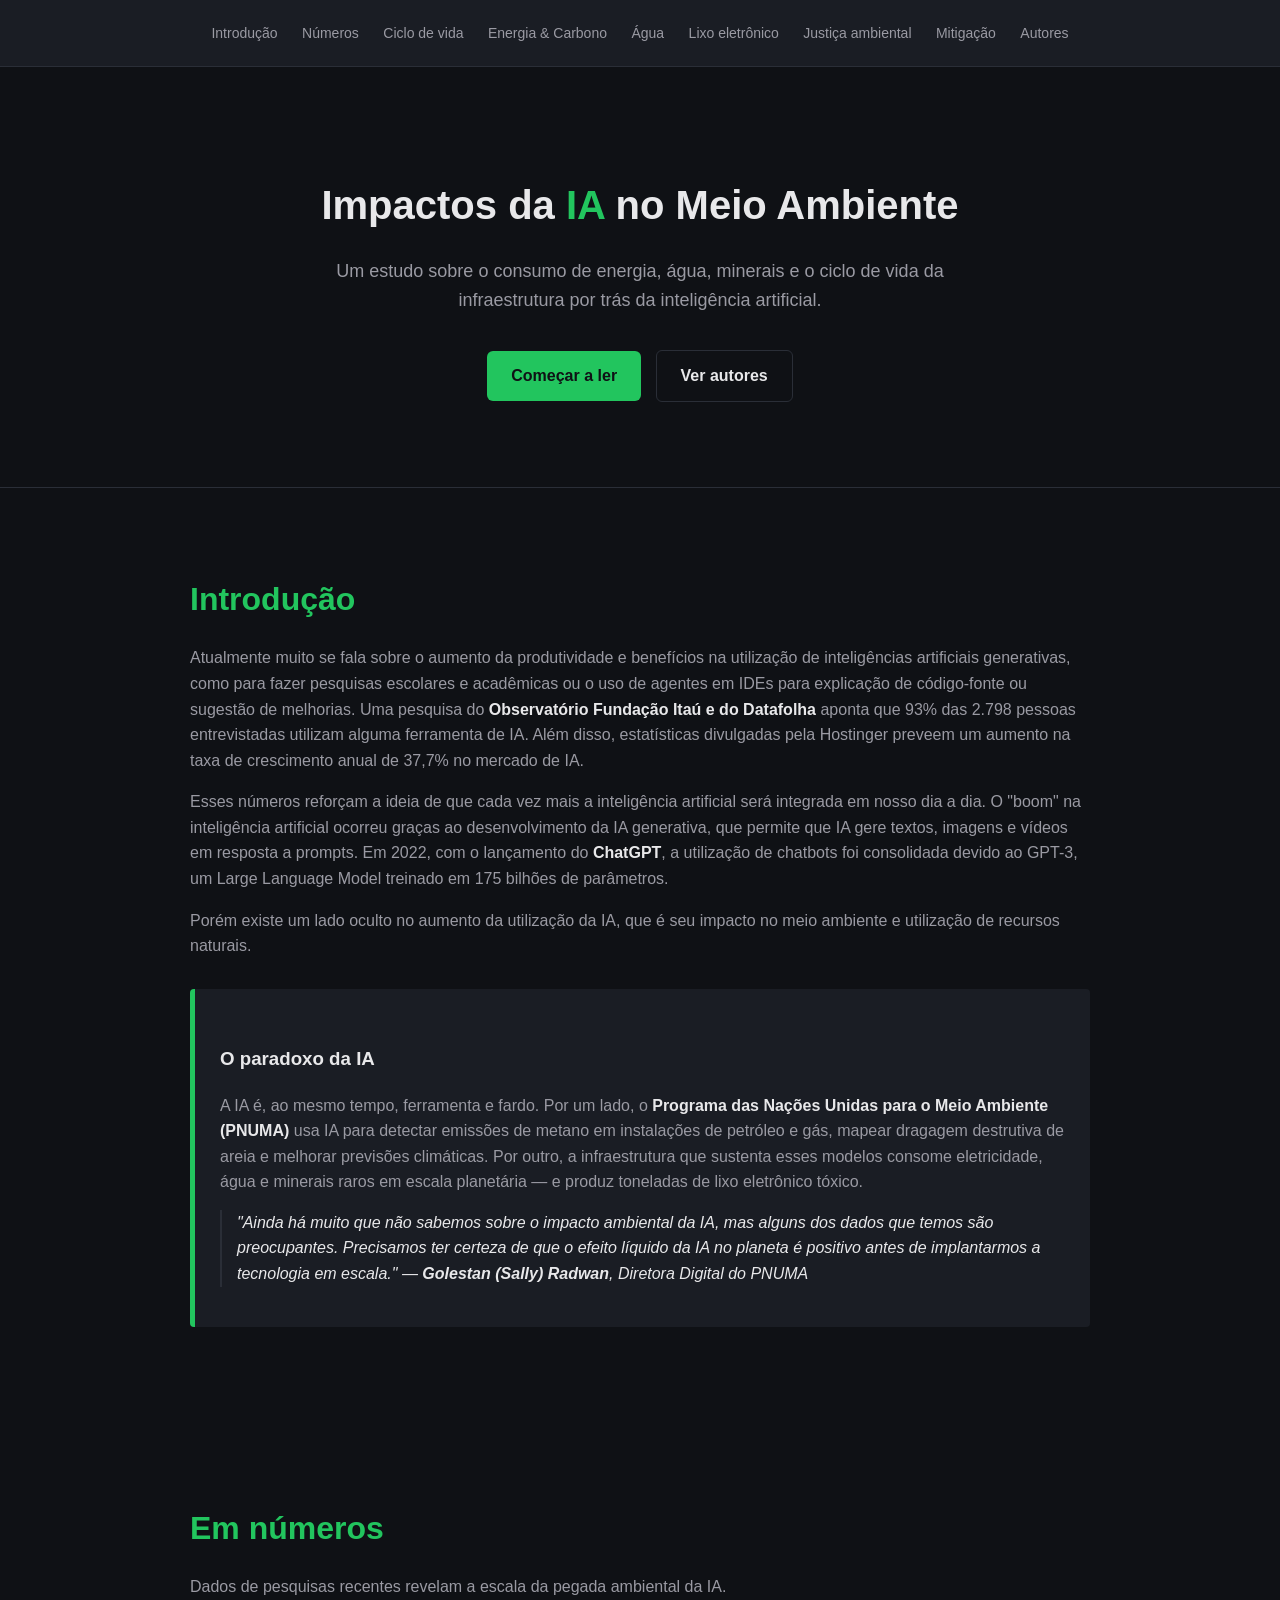
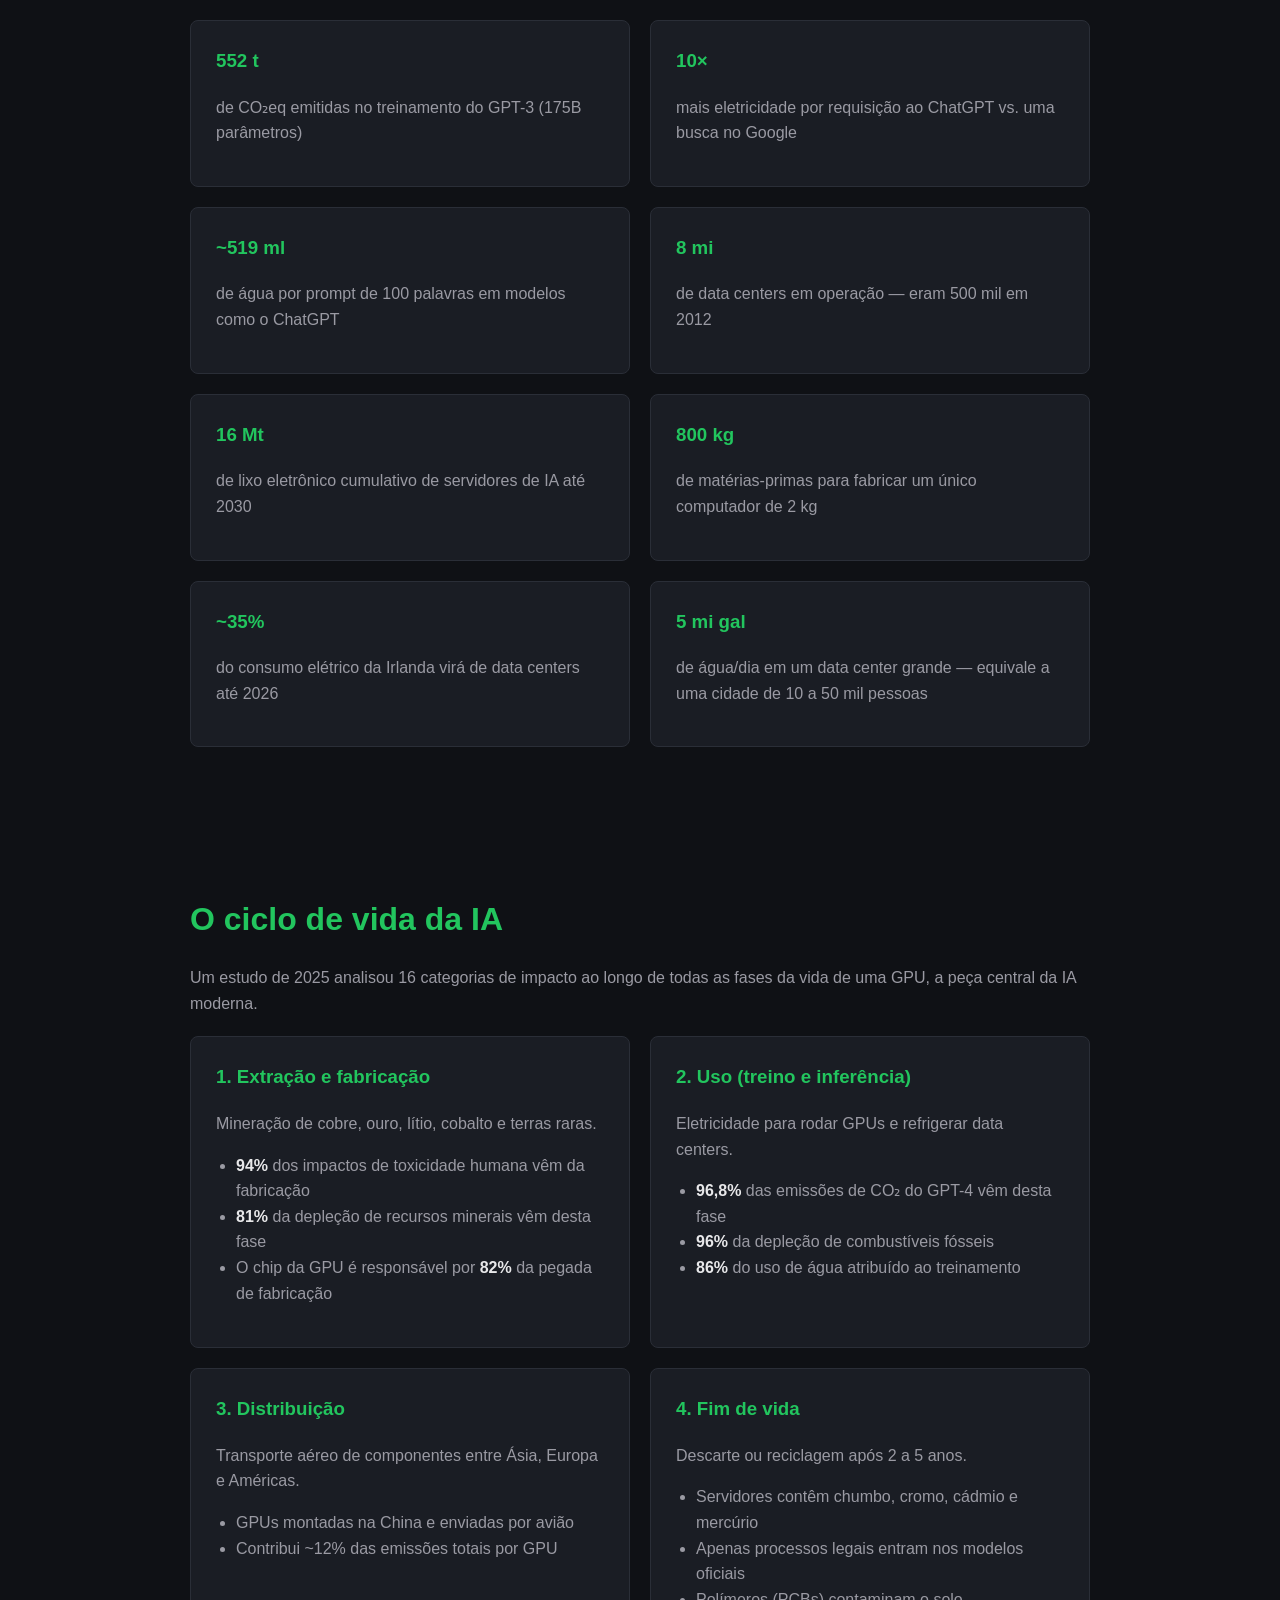
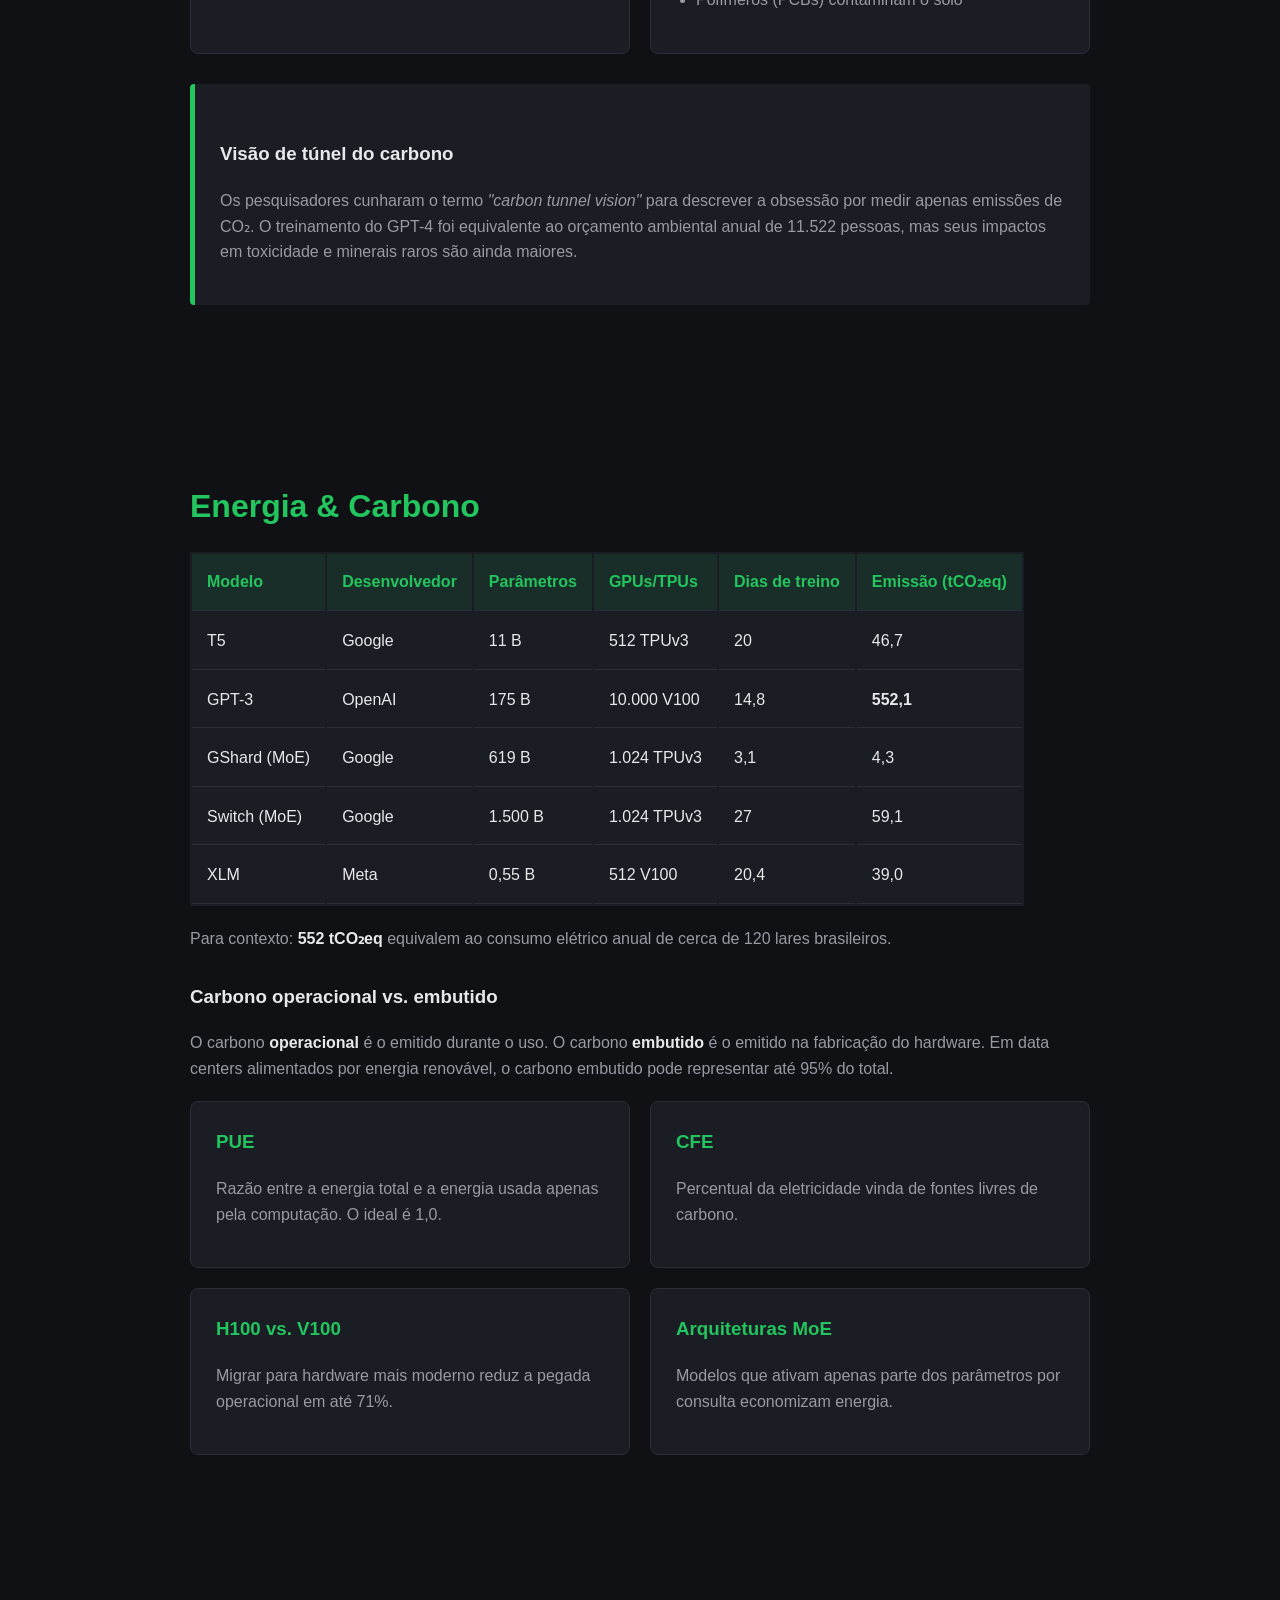
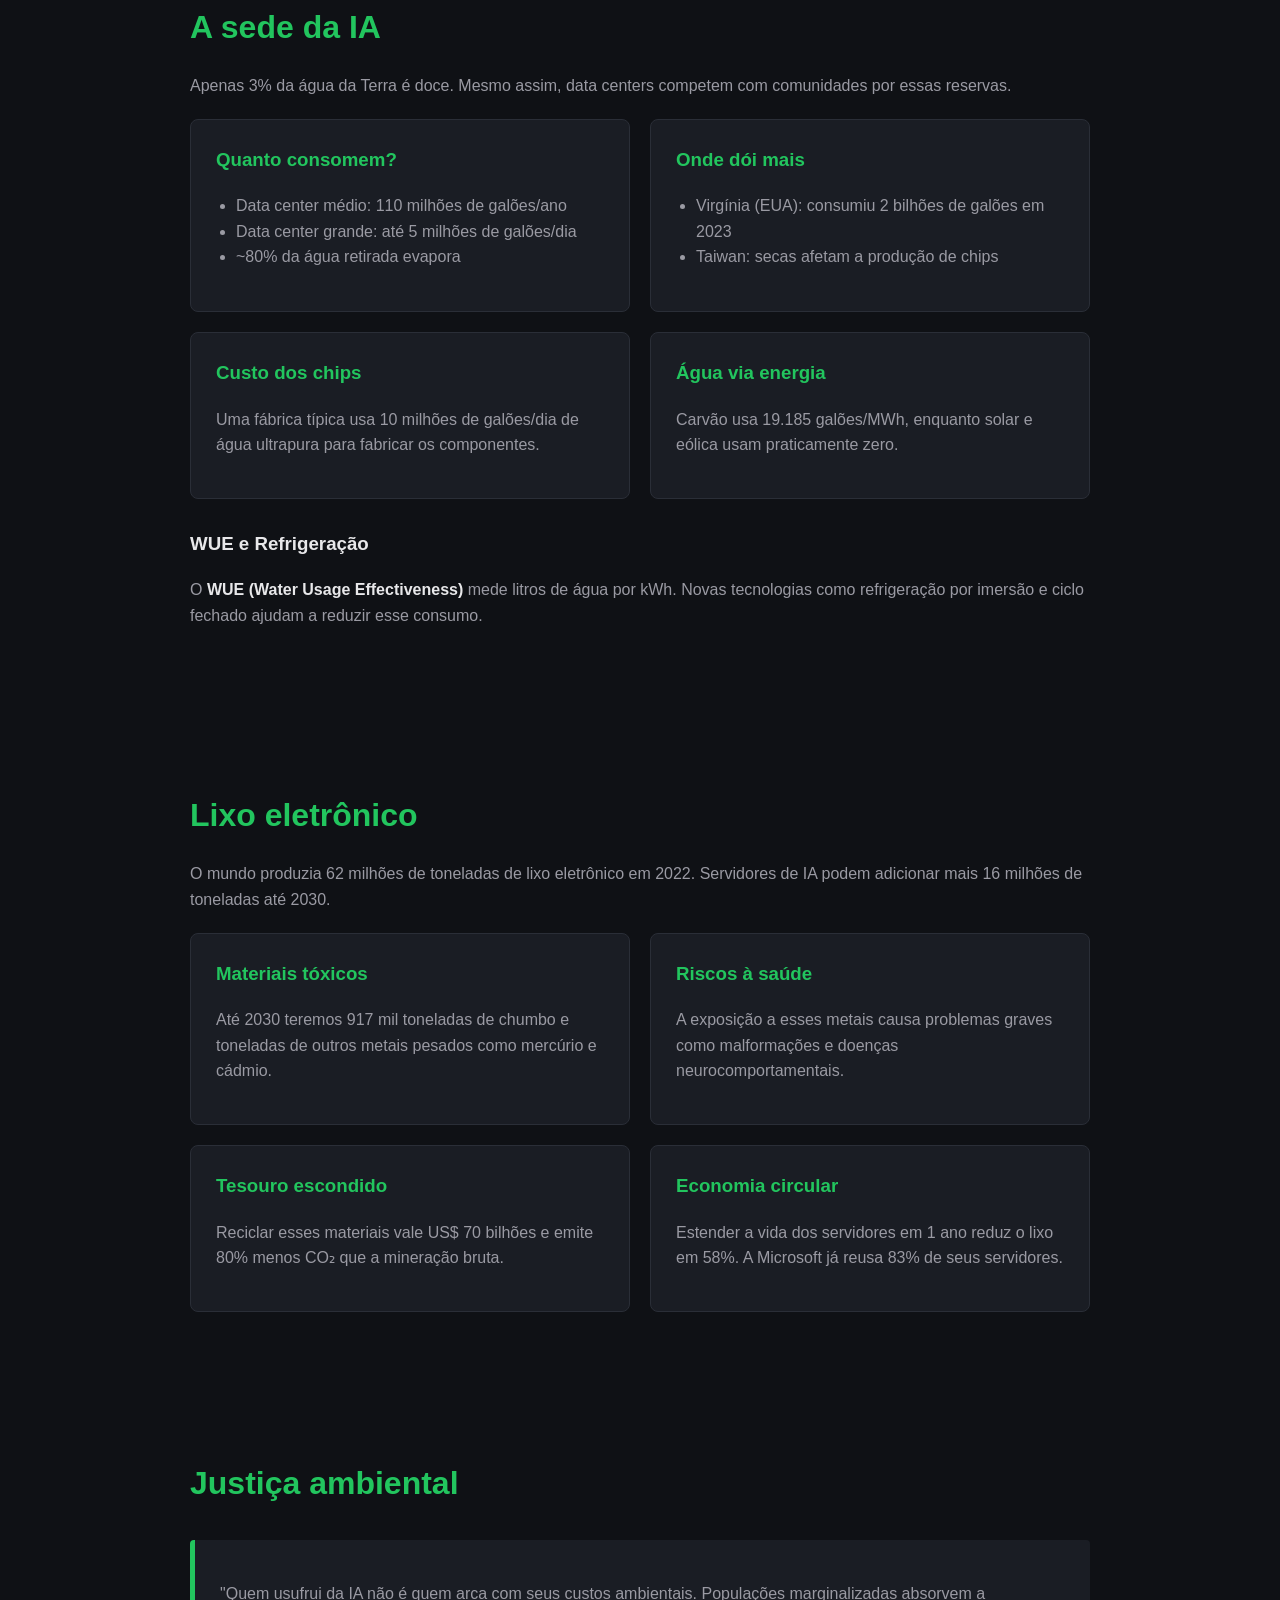
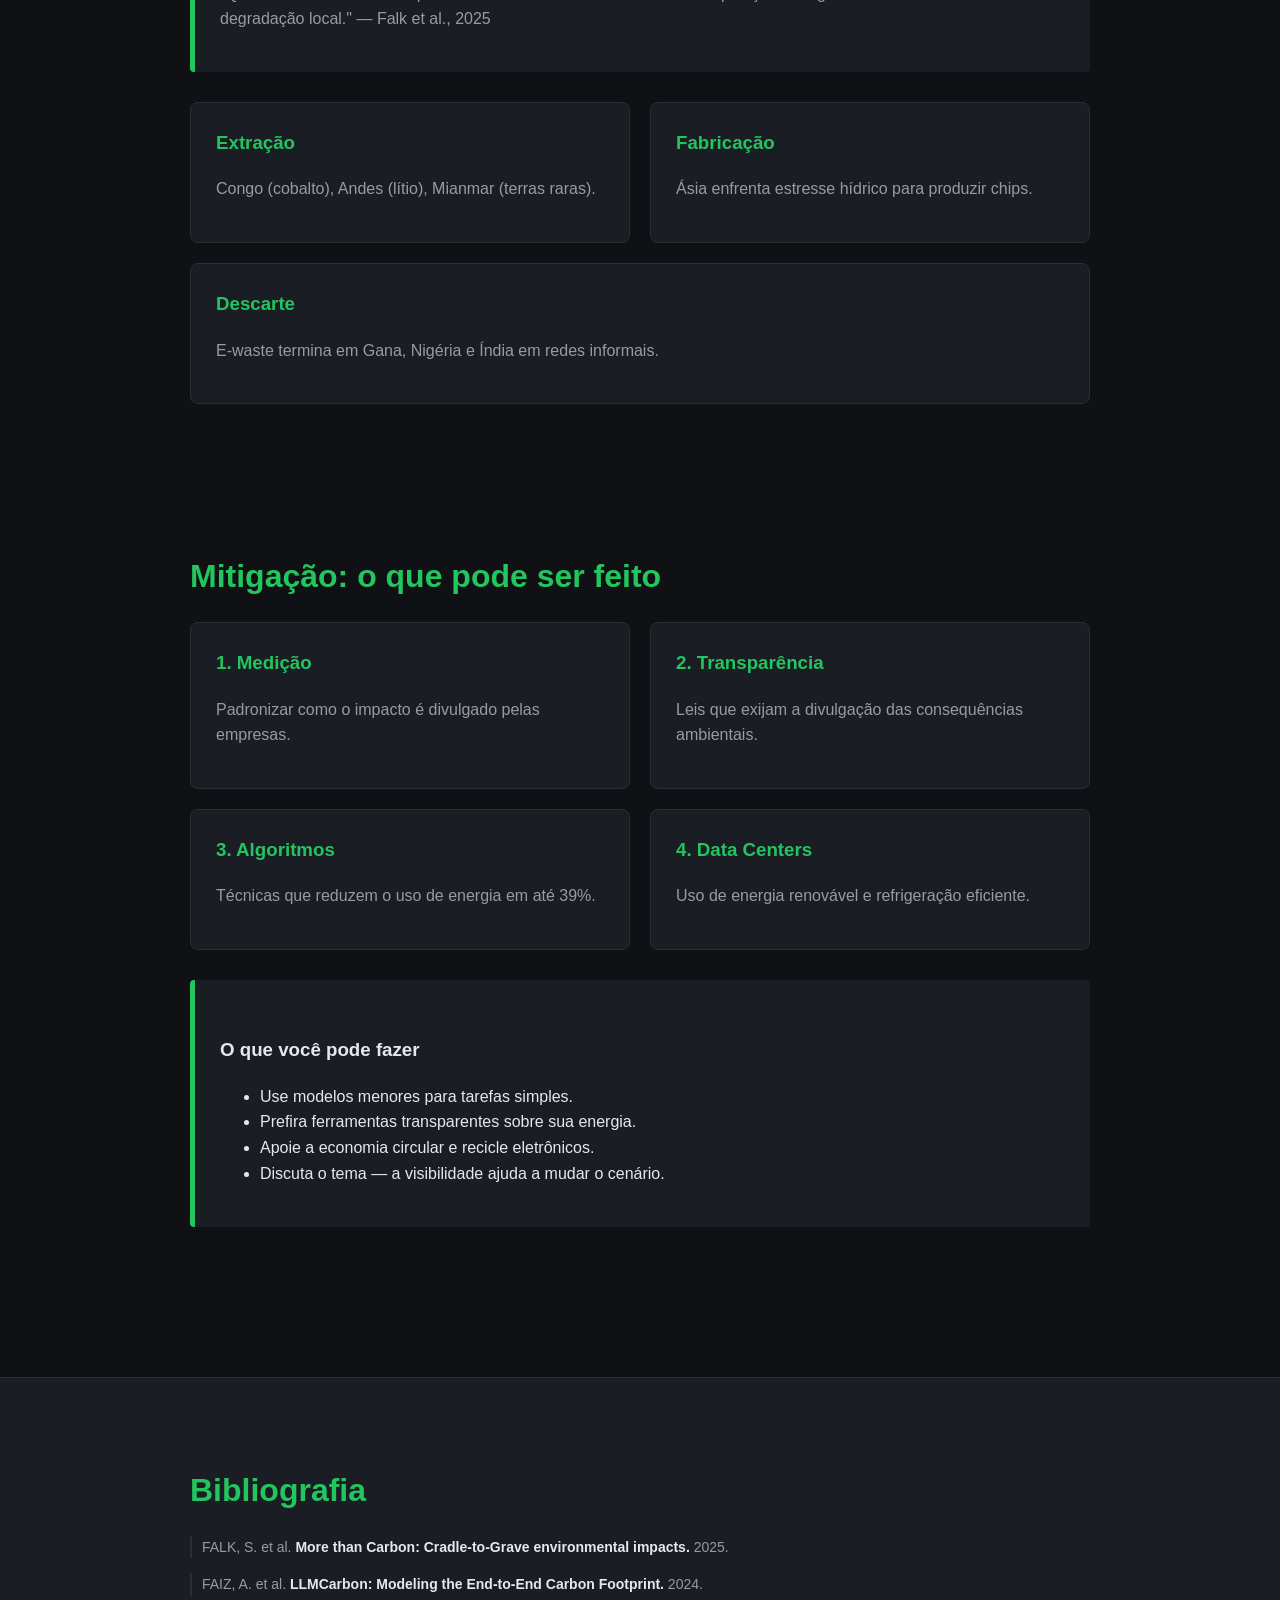
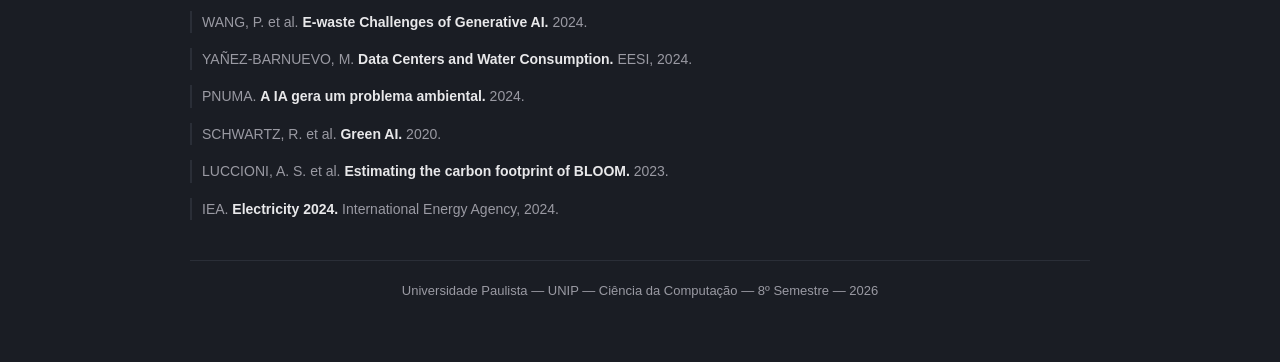
==== commit 35c0a3ac: "Refatora o layout e estilo do site, removendo o CSS externo e incorporando estilos diretamente no HT" ====
--- a/index.html
+++ b/index.html
@@ -1,404 +1,696 @@
-<!DOCTYPE html>
+<!doctype html>
 <html lang="pt-BR">
-<head>
-  <meta charset="UTF-8">
-  <meta name="viewport" content="width=device-width, initial-scale=1.0">
-  <title>Impactos da IA no Meio Ambiente</title>
-  <link href="https://fonts.googleapis.com/css2?family=Inter:wght@400;500;600;700&display=swap" rel="stylesheet">
-  <link rel="stylesheet" href="style.css">
-</head>
-<body>
-
-  <nav>
-    <ul>
-      <li><a href="#introducao">Introdução</a></li>
-      <li><a href="#numeros">Números</a></li>
-      <li><a href="#ciclo-de-vida">Ciclo de vida</a></li>
-      <li><a href="#energia">Energia &amp; Carbono</a></li>
-      <li><a href="#agua">Água</a></li>
-      <li><a href="#lixo">Lixo eletrônico</a></li>
-      <li><a href="#justica">Justiça ambiental</a></li>
-      <li><a href="#mitigacao">Mitigação</a></li>
-      <li><a href="#bibliografia">Bibliografia</a></li>
-      <li><a href="autores.html">Autores</a></li>
-    </ul>
-  </nav>
-
-  <header class="hero">
-    <h1>Impactos da <span>IA</span> no Meio Ambiente</h1>
-    <p>Um estudo sobre o consumo de energia, água, minerais e o ciclo de vida da infraestrutura por trás da inteligência artificial.</p>
-    <div class="botoes">
-      <a href="#introducao" class="btn btn-primario">Começar a ler</a>
-      <a href="autores.html" class="btn btn-secundario">Ver autores</a>
-    </div>
-  </header>
-
-  <section id="introducao">
-    <h2>Introdução</h2>
-    <p>Atualmente muito se fala sobre o aumento da produtividade e benefícios na utilização de inteligências artificiais generativas, como para fazer pesquisas escolares e acadêmicas ou o uso de agentes em IDEs para explicação de código-fonte ou sugestão de melhorias. Uma pesquisa do <strong>Observatório Fundação Itaú e do Datafolha</strong> aponta que 93% das 2.798 pessoas entrevistadas utilizam alguma ferramenta de IA. Além disso, estatísticas divulgadas pela Hostinger preveem um aumento na taxa de crescimento anual de 37,7% no mercado de IA.</p>
-    <p>Esses números reforçam a ideia de que cada vez mais a inteligência artificial será integrada em nosso dia a dia. O "boom" na inteligência artificial ocorreu graças ao desenvolvimento da IA generativa, que permite que IA gere textos, imagens e vídeos em resposta a prompts. Em 2022, com o lançamento do <strong>ChatGPT</strong>, a utilização de chatbots foi consolidada devido ao GPT-3, um Large Language Model treinado em 175 bilhões de parâmetros.</p>
-    <p>Porém existe um lado oculto no aumento da utilização da IA, que é seu impacto no meio ambiente e utilização de recursos naturais.</p>
-
-    <div class="callout">
-      <h3>O paradoxo da IA</h3>
-      <p>A IA é, ao mesmo tempo, ferramenta e fardo. Por um lado, o <strong>Programa das Nações Unidas para o Meio Ambiente (PNUMA)</strong> usa IA para detectar emissões de metano em instalações de petróleo e gás, mapear dragagem destrutiva de areia e melhorar previsões climáticas. Por outro, a infraestrutura que sustenta esses modelos consome eletricidade, água e minerais raros em escala planetária — e produz toneladas de lixo eletrônico tóxico.</p>
-      <p class="citacao">"Ainda há muito que não sabemos sobre o impacto ambiental da IA, mas alguns dos dados que temos são preocupantes. Precisamos ter certeza de que o efeito líquido da IA no planeta é positivo antes de implantarmos a tecnologia em escala." — <strong>Golestan (Sally) Radwan</strong>, Diretora Digital do PNUMA</p>
-    </div>
-  </section>
-
-  <section id="numeros" class="secao-alternada">
-    <h2>Em números</h2>
-    <p class="subtitulo-secao">Dados de pesquisas recentes (PNUMA, EESI, IEA, ONU e estudos científicos revisados por pares) revelam a escala da pegada ambiental da IA.</p>
-    <div class="estatisticas">
-      <div class="estatistica">
-        <h3>552 t</h3>
-        <p>de CO₂eq emitidas no treinamento do GPT-3 (175B parâmetros)</p>
-      </div>
-      <div class="estatistica">
-        <h3>10×</h3>
-        <p>mais eletricidade por requisição ao ChatGPT vs. uma busca no Google</p>
-      </div>
-      <div class="estatistica">
-        <h3>~519 ml</h3>
-        <p>de água por prompt de 100 palavras em modelos como o ChatGPT</p>
-      </div>
-      <div class="estatistica">
-        <h3>8 mi</h3>
-        <p>de data centers em operação — eram 500 mil em 2012</p>
-      </div>
-      <div class="estatistica">
-        <h3>16 Mt</h3>
-        <p>de lixo eletrônico cumulativo de servidores de IA até 2030</p>
-      </div>
-      <div class="estatistica">
-        <h3>800 kg</h3>
-        <p>de matérias-primas para fabricar um único computador de 2 kg</p>
-      </div>
-      <div class="estatistica">
-        <h3>~35%</h3>
-        <p>do consumo elétrico da Irlanda virá de data centers até 2026</p>
-      </div>
-      <div class="estatistica">
-        <h3>5 mi gal</h3>
-        <p>de água/dia em um data center grande — equivale a uma cidade de 10 a 50 mil pessoas</p>
-      </div>
-    </div>
-  </section>
-
-  <section id="ciclo-de-vida">
-    <h2>O ciclo de vida da IA</h2>
-    <p class="subtitulo-secao">A maior parte do debate público se concentra apenas no consumo elétrico durante o uso. Mas um estudo de 2025 publicado por pesquisadores da Universidade de Bonn, Hugging Face e parceiros — <em>"More than Carbon: Cradle-to-Grave environmental impacts of GenAI training on the Nvidia A100 GPU"</em> — analisou <strong>16 categorias de impacto</strong> ao longo de todas as fases da vida de uma GPU, a peça central da IA moderna.</p>
-
-    <div class="cards">
-      <div class="card card-destaque">
-        <h3>1. Extração e fabricação</h3>
-        <p>Mineração de cobre, ouro, lítio, cobalto e terras raras. Fabricação de chips em fundições altamente intensivas em água e energia.</p>
+  <head>
+    <meta charset="UTF-8" />
+    <meta name="viewport" content="width=device-width, initial-scale=1.0" />
+    <title>Impactos da IA no Meio Ambiente</title>
+    <style>
+      /* Estilos Básicos e Fáceis de Entender */
+      body {
+        background-color: #0f1115; /* Cor de fundo escura */
+        color: #e8e8ea; /* Cor do texto clara */
+        font-family: Arial, sans-serif;
+        line-height: 1.6;
+        margin: 0;
+        padding: 0;
+      }
+
+      /* Barra de Navegação */
+      nav {
+        background-color: #1a1d24;
+        border-bottom: 1px solid #2a2e37;
+        padding: 15px;
+        position: sticky; /* Fica presa no topo */
+        top: 0;
+        z-index: 100;
+      }
+
+      nav ul {
+        list-style: none;
+        padding: 0;
+        margin: 0;
+        text-align: center;
+      }
+
+      nav ul li {
+        display: inline-block;
+        margin: 5px 10px;
+      }
+
+      nav ul li a {
+        color: #9a9aa3;
+        text-decoration: none;
+        font-size: 14px;
+      }
+
+      nav ul li a:hover {
+        color: #22c55e; /* Fica verde ao passar o mouse */
+      }
+
+      /* Área de Destaque (Topo) */
+      .hero {
+        text-align: center;
+        padding: 80px 20px;
+        border-bottom: 1px solid #2a2e37;
+      }
+
+      .hero h1 {
+        font-size: 40px;
+        margin-bottom: 20px;
+      }
+
+      .hero h1 span {
+        color: #22c55e; /* Verde para IA */
+      }
+
+      .hero p {
+        color: #9a9aa3;
+        max-width: 700px;
+        margin: 0 auto 30px;
+        font-size: 18px;
+      }
+
+      /* Botões */
+      .btn {
+        display: inline-block;
+        padding: 12px 24px;
+        margin: 5px;
+        text-decoration: none;
+        border-radius: 6px;
+        font-weight: bold;
+      }
+
+      .btn-primario {
+        background-color: #22c55e;
+        color: #0f1115;
+      }
+
+      .btn-secundario {
+        border: 1px solid #2a2e37;
+        color: #e8e8ea;
+      }
+
+      /* Seções de Texto */
+      section {
+        max-width: 900px;
+        margin: 0 auto;
+        padding: 60px 20px;
+      }
+
+      h2 {
+        color: #22c55e;
+        font-size: 32px;
+        margin-bottom: 20px;
+      }
+
+      h3 {
+        color: #e8e8ea;
+        margin-top: 30px;
+      }
+
+      p {
+        margin-bottom: 15px;
+        color: #9a9aa3;
+      }
+
+      strong {
+        color: #e8e8ea;
+      }
+
+      /* Caixas de Destaque */
+      .callout {
+        background-color: #1a1d24;
+        border-left: 5px solid #22c55e;
+        padding: 25px;
+        margin: 30px 0;
+        border-radius: 4px;
+      }
+
+      .citacao {
+        font-style: italic;
+        color: #e8e8ea;
+        border-left: 2px solid #2a2e37;
+        padding-left: 15px;
+        margin-top: 15px;
+      }
+
+      /* Grade para Números e Cards */
+      .grade {
+        display: flex;
+        flex-wrap: wrap;
+        gap: 20px;
+        margin-top: 20px;
+      }
+
+      .card {
+        background-color: #1a1d24;
+        border: 1px solid #2a2e37;
+        padding: 25px;
+        flex: 1 1 250px; /* Tenta ter 250px, mas se ajusta */
+        border-radius: 8px;
+      }
+
+      .card h3 {
+        margin-top: 0;
+        color: #22c55e;
+      }
+
+      .card ul {
+        padding-left: 20px;
+        color: #9a9aa3;
+      }
+
+      /* Tabelas */
+      .tabela-container {
+        margin: 20px 0;
+      }
+
+      table {
+        background-color: #1a1d24;
+      }
+
+      th,
+      td {
+        text-align: left;
+        padding: 15px;
+        border-bottom: 1px solid #2a2e37;
+      }
+
+      th {
+        color: #22c55e;
+        background-color: rgba(34, 197, 94, 0.1);
+      }
+
+      /* Rodapé e Bibliografia */
+      footer {
+        background-color: #1a1d24;
+        padding: 60px 20px;
+        border-top: 1px solid #2a2e37;
+        margin-top: 60px;
+      }
+
+      .footer-content {
+        max-width: 900px;
+        margin: 0 auto;
+      }
+
+      .referencia {
+        font-size: 14px;
+        margin-bottom: 15px;
+        padding-left: 10px;
+        border-left: 2px solid #2a2e37;
+        color: #9a9aa3;
+      }
+
+      .creditos {
+        text-align: center;
+        margin-top: 40px;
+        font-size: 13px;
+        color: #9a9aa3;
+        border-top: 1px solid #2a2e37;
+        padding-top: 20px;
+      }
+    </style>
+  </head>
+  <body>
+    <nav>
+      <ul>
+        <li><a href="#introducao">Introdução</a></li>
+        <li><a href="#numeros">Números</a></li>
+        <li><a href="#ciclo-de-vida">Ciclo de vida</a></li>
+        <li><a href="#energia">Energia & Carbono</a></li>
+        <li><a href="#agua">Água</a></li>
+        <li><a href="#lixo">Lixo eletrônico</a></li>
+        <li><a href="#justica">Justiça ambiental</a></li>
+        <li><a href="#mitigacao">Mitigação</a></li>
+        <li><a href="autores.html">Autores</a></li>
+      </ul>
+    </nav>
+
+    <header class="hero">
+      <h1>Impactos da <span>IA</span> no Meio Ambiente</h1>
+      <p>
+        Um estudo sobre o consumo de energia, água, minerais e o ciclo de vida
+        da infraestrutura por trás da inteligência artificial.
+      </p>
+      <div>
+        <a href="#introducao" class="btn btn-primario">Começar a ler</a>
+        <a href="autores.html" class="btn btn-secundario">Ver autores</a>
+      </div>
+    </header>
+
+    <section>
+      <h2>Introdução</h2>
+      <p>
+        Atualmente muito se fala sobre o aumento da produtividade e benefícios
+        na utilização de inteligências artificiais generativas, como para fazer
+        pesquisas escolares e acadêmicas ou o uso de agentes em IDEs para
+        explicação de código-fonte ou sugestão de melhorias. Uma pesquisa do
+        <strong>Observatório Fundação Itaú e do Datafolha</strong> aponta que
+        93% das 2.798 pessoas entrevistadas utilizam alguma ferramenta de IA.
+        Além disso, estatísticas divulgadas pela Hostinger preveem um aumento na
+        taxa de crescimento anual de 37,7% no mercado de IA.
+      </p>
+      <p>
+        Esses números reforçam a ideia de que cada vez mais a inteligência
+        artificial será integrada em nosso dia a dia. O "boom" na inteligência
+        artificial ocorreu graças ao desenvolvimento da IA generativa, que
+        permite que IA gere textos, imagens e vídeos em resposta a prompts. Em
+        2022, com o lançamento do <strong>ChatGPT</strong>, a utilização de
+        chatbots foi consolidada devido ao GPT-3, um Large Language Model
+        treinado em 175 bilhões de parâmetros.
+      </p>
+      <p>
+        Porém existe um lado oculto no aumento da utilização da IA, que é seu
+        impacto no meio ambiente e utilização de recursos naturais.
+      </p>
+
+      <div class="callout">
+        <h3>O paradoxo da IA</h3>
+        <p>
+          A IA é, ao mesmo tempo, ferramenta e fardo. Por um lado, o
+          <strong
+            >Programa das Nações Unidas para o Meio Ambiente (PNUMA)</strong
+          >
+          usa IA para detectar emissões de metano em instalações de petróleo e
+          gás, mapear dragagem destrutiva de areia e melhorar previsões
+          climáticas. Por outro, a infraestrutura que sustenta esses modelos
+          consome eletricidade, água e minerais raros em escala planetária — e
+          produz toneladas de lixo eletrônico tóxico.
+        </p>
+        <p class="citacao">
+          "Ainda há muito que não sabemos sobre o impacto ambiental da IA, mas
+          alguns dos dados que temos são preocupantes. Precisamos ter certeza de
+          que o efeito líquido da IA no planeta é positivo antes de implantarmos
+          a tecnologia em escala." — <strong>Golestan (Sally) Radwan</strong>,
+          Diretora Digital do PNUMA
+        </p>
+      </div>
+    </section>
+
+    <section>
+      <h2>Em números</h2>
+      <p>
+        Dados de pesquisas recentes revelam a escala da pegada ambiental da IA.
+      </p>
+      <div class="grade">
+        <div class="card">
+          <h3>552 t</h3>
+          <p>de CO₂eq emitidas no treinamento do GPT-3 (175B parâmetros)</p>
+        </div>
+        <div class="card">
+          <h3>10×</h3>
+          <p>
+            mais eletricidade por requisição ao ChatGPT vs. uma busca no Google
+          </p>
+        </div>
+        <div class="card">
+          <h3>~519 ml</h3>
+          <p>de água por prompt de 100 palavras em modelos como o ChatGPT</p>
+        </div>
+        <div class="card">
+          <h3>8 mi</h3>
+          <p>de data centers em operação — eram 500 mil em 2012</p>
+        </div>
+        <div class="card">
+          <h3>16 Mt</h3>
+          <p>de lixo eletrônico cumulativo de servidores de IA até 2030</p>
+        </div>
+        <div class="card">
+          <h3>800 kg</h3>
+          <p>de matérias-primas para fabricar um único computador de 2 kg</p>
+        </div>
+        <div class="card">
+          <h3>~35%</h3>
+          <p>do consumo elétrico da Irlanda virá de data centers até 2026</p>
+        </div>
+        <div class="card">
+          <h3>5 mi gal</h3>
+          <p>
+            de água/dia em um data center grande — equivale a uma cidade de 10 a
+            50 mil pessoas
+          </p>
+        </div>
+      </div>
+    </section>
+
+    <section>
+      <h2>O ciclo de vida da IA</h2>
+      <p>
+        Um estudo de 2025 analisou 16 categorias de impacto ao longo de todas as
+        fases da vida de uma GPU, a peça central da IA moderna.
+      </p>
+
+      <div class="grade">
+        <div class="card">
+          <h3>1. Extração e fabricação</h3>
+          <p>Mineração de cobre, ouro, lítio, cobalto e terras raras.</p>
+          <ul>
+            <li>
+              <strong>94%</strong> dos impactos de toxicidade humana vêm da
+              fabricação
+            </li>
+            <li>
+              <strong>81%</strong> da depleção de recursos minerais vêm desta
+              fase
+            </li>
+            <li>
+              O chip da GPU é responsável por <strong>82%</strong> da pegada de
+              fabricação
+            </li>
+          </ul>
+        </div>
+        <div class="card">
+          <h3>2. Uso (treino e inferência)</h3>
+          <p>Eletricidade para rodar GPUs e refrigerar data centers.</p>
+          <ul>
+            <li>
+              <strong>96,8%</strong> das emissões de CO₂ do GPT-4 vêm desta fase
+            </li>
+            <li><strong>96%</strong> da depleção de combustíveis fósseis</li>
+            <li>
+              <strong>86%</strong> do uso de água atribuído ao treinamento
+            </li>
+          </ul>
+        </div>
+        <div class="card">
+          <h3>3. Distribuição</h3>
+          <p>Transporte aéreo de componentes entre Ásia, Europa e Américas.</p>
+          <ul>
+            <li>GPUs montadas na China e enviadas por avião</li>
+            <li>Contribui ~12% das emissões totais por GPU</li>
+          </ul>
+        </div>
+        <div class="card">
+          <h3>4. Fim de vida</h3>
+          <p>Descarte ou reciclagem após 2 a 5 anos.</p>
+          <ul>
+            <li>Servidores contêm chumbo, cromo, cádmio e mercúrio</li>
+            <li>Apenas processos legais entram nos modelos oficiais</li>
+            <li>Polímeros (PCBs) contaminam o solo</li>
+          </ul>
+        </div>
+      </div>
+
+      <div class="callout">
+        <h3>Visão de túnel do carbono</h3>
+        <p>
+          Os pesquisadores cunharam o termo <em>"carbon tunnel vision"</em> para
+          descrever a obsessão por medir apenas emissões de CO₂. O treinamento
+          do GPT-4 foi equivalente ao orçamento ambiental anual de 11.522
+          pessoas, mas seus impactos em toxicidade e minerais raros são ainda
+          maiores.
+        </p>
+      </div>
+    </section>
+
+    <section>
+      <h2>Energia & Carbono</h2>
+      <div class="tabela-container">
+        <table>
+          <thead>
+            <tr>
+              <th>Modelo</th>
+              <th>Desenvolvedor</th>
+              <th>Parâmetros</th>
+              <th>GPUs/TPUs</th>
+              <th>Dias de treino</th>
+              <th>Emissão (tCO₂eq)</th>
+            </tr>
+          </thead>
+          <tbody>
+            <tr>
+              <td>T5</td>
+              <td>Google</td>
+              <td>11 B</td>
+              <td>512 TPUv3</td>
+              <td>20</td>
+              <td>46,7</td>
+            </tr>
+            <tr>
+              <td>GPT-3</td>
+              <td>OpenAI</td>
+              <td>175 B</td>
+              <td>10.000 V100</td>
+              <td>14,8</td>
+              <td><strong>552,1</strong></td>
+            </tr>
+            <tr>
+              <td>GShard (MoE)</td>
+              <td>Google</td>
+              <td>619 B</td>
+              <td>1.024 TPUv3</td>
+              <td>3,1</td>
+              <td>4,3</td>
+            </tr>
+            <tr>
+              <td>Switch (MoE)</td>
+              <td>Google</td>
+              <td>1.500 B</td>
+              <td>1.024 TPUv3</td>
+              <td>27</td>
+              <td>59,1</td>
+            </tr>
+            <tr>
+              <td>XLM</td>
+              <td>Meta</td>
+              <td>0,55 B</td>
+              <td>512 V100</td>
+              <td>20,4</td>
+              <td>39,0</td>
+            </tr>
+          </tbody>
+        </table>
+      </div>
+
+      <p>
+        Para contexto: <strong>552 tCO₂eq</strong> equivalem ao consumo elétrico
+        anual de cerca de 120 lares brasileiros.
+      </p>
+
+      <h3>Carbono operacional vs. embutido</h3>
+      <p>
+        O carbono <strong>operacional</strong> é o emitido durante o uso. O
+        carbono <strong>embutido</strong> é o emitido na fabricação do hardware.
+        Em data centers alimentados por energia renovável, o carbono embutido
+        pode representar até 95% do total.
+      </p>
+
+      <div class="grade">
+        <div class="card">
+          <h3>PUE</h3>
+          <p>
+            Razão entre a energia total e a energia usada apenas pela
+            computação. O ideal é 1,0.
+          </p>
+        </div>
+        <div class="card">
+          <h3>CFE</h3>
+          <p>Percentual da eletricidade vinda de fontes livres de carbono.</p>
+        </div>
+        <div class="card">
+          <h3>H100 vs. V100</h3>
+          <p>
+            Migrar para hardware mais moderno reduz a pegada operacional em até
+            71%.
+          </p>
+        </div>
+        <div class="card">
+          <h3>Arquiteturas MoE</h3>
+          <p>
+            Modelos que ativam apenas parte dos parâmetros por consulta
+            economizam energia.
+          </p>
+        </div>
+      </div>
+    </section>
+
+    <section>
+      <h2>A sede da IA</h2>
+      <p>
+        Apenas 3% da água da Terra é doce. Mesmo assim, data centers competem
+        com comunidades por essas reservas.
+      </p>
+
+      <div class="grade">
+        <div class="card">
+          <h3>Quanto consomem?</h3>
+          <ul>
+            <li>Data center médio: 110 milhões de galões/ano</li>
+            <li>Data center grande: até 5 milhões de galões/dia</li>
+            <li>~80% da água retirada evapora</li>
+          </ul>
+        </div>
+        <div class="card">
+          <h3>Onde dói mais</h3>
+          <ul>
+            <li>Virgínia (EUA): consumiu 2 bilhões de galões em 2023</li>
+            <li>Taiwan: secas afetam a produção de chips</li>
+          </ul>
+        </div>
+        <div class="card">
+          <h3>Custo dos chips</h3>
+          <p>
+            Uma fábrica típica usa 10 milhões de galões/dia de água ultrapura
+            para fabricar os componentes.
+          </p>
+        </div>
+        <div class="card">
+          <h3>Água via energia</h3>
+          <p>
+            Carvão usa 19.185 galões/MWh, enquanto solar e eólica usam
+            praticamente zero.
+          </p>
+        </div>
+      </div>
+
+      <h3>WUE e Refrigeração</h3>
+      <p>
+        O <strong>WUE (Water Usage Effectiveness)</strong> mede litros de água
+        por kWh. Novas tecnologias como refrigeração por imersão e ciclo fechado
+        ajudam a reduzir esse consumo.
+      </p>
+    </section>
+
+    <section>
+      <h2>Lixo eletrônico</h2>
+      <p>
+        O mundo produzia 62 milhões de toneladas de lixo eletrônico em 2022.
+        Servidores de IA podem adicionar mais 16 milhões de toneladas até 2030.
+      </p>
+
+      <div class="grade">
+        <div class="card">
+          <h3>Materiais tóxicos</h3>
+          <p>
+            Até 2030 teremos 917 mil toneladas de chumbo e toneladas de outros
+            metais pesados como mercúrio e cádmio.
+          </p>
+        </div>
+        <div class="card">
+          <h3>Riscos à saúde</h3>
+          <p>
+            A exposição a esses metais causa problemas graves como malformações
+            e doenças neurocomportamentais.
+          </p>
+        </div>
+        <div class="card">
+          <h3>Tesouro escondido</h3>
+          <p>
+            Reciclar esses materiais vale US$ 70 bilhões e emite 80% menos CO₂
+            que a mineração bruta.
+          </p>
+        </div>
+        <div class="card">
+          <h3>Economia circular</h3>
+          <p>
+            Estender a vida dos servidores em 1 ano reduz o lixo em 58%. A
+            Microsoft já reusa 83% de seus servidores.
+          </p>
+        </div>
+      </div>
+    </section>
+
+    <section>
+      <h2>Justiça ambiental</h2>
+      <div class="callout">
+        <p>
+          "Quem usufrui da IA não é quem arca com seus custos ambientais.
+          Populações marginalizadas absorvem a degradação local." — Falk et al.,
+          2025
+        </p>
+      </div>
+      <div class="grade">
+        <div class="card">
+          <h3>Extração</h3>
+          <p>Congo (cobalto), Andes (lítio), Mianmar (terras raras).</p>
+        </div>
+        <div class="card">
+          <h3>Fabricação</h3>
+          <p>Ásia enfrenta estresse hídrico para produzir chips.</p>
+        </div>
+        <div class="card">
+          <h3>Descarte</h3>
+          <p>E-waste termina em Gana, Nigéria e Índia em redes informais.</p>
+        </div>
+      </div>
+    </section>
+
+    <section>
+      <h2>Mitigação: o que pode ser feito</h2>
+      <div class="grade">
+        <div class="card">
+          <h3>1. Medição</h3>
+          <p>Padronizar como o impacto é divulgado pelas empresas.</p>
+        </div>
+        <div class="card">
+          <h3>2. Transparência</h3>
+          <p>Leis que exijam a divulgação das consequências ambientais.</p>
+        </div>
+        <div class="card">
+          <h3>3. Algoritmos</h3>
+          <p>Técnicas que reduzem o uso de energia em até 39%.</p>
+        </div>
+        <div class="card">
+          <h3>4. Data Centers</h3>
+          <p>Uso de energia renovável e refrigeração eficiente.</p>
+        </div>
+      </div>
+
+      <div class="callout">
+        <h3>O que você pode fazer</h3>
         <ul>
-          <li><strong>94%</strong> dos impactos de toxicidade humana (câncer) vêm da fabricação</li>
-          <li><strong>81%</strong> da depleção de recursos minerais vêm desta fase</li>
-          <li>O chip da GPU é responsável por <strong>82%</strong> da pegada de fabricação de uma A100</li>
-          <li>O dissipador de cobre concentra <strong>91%</strong> dos impactos cancerígenos do hardware</li>
+          <li>Use modelos menores para tarefas simples.</li>
+          <li>Prefira ferramentas transparentes sobre sua energia.</li>
+          <li>Apoie a economia circular e recicle eletrônicos.</li>
+          <li>Discuta o tema — a visibilidade ajuda a mudar o cenário.</li>
         </ul>
       </div>
-      <div class="card card-destaque">
-        <h3>2. Uso (treinamento e inferência)</h3>
-        <p>Eletricidade para rodar GPUs, refrigerar racks e manter data centers ativos 24/7.</p>
-        <ul>
-          <li><strong>96,8%</strong> das emissões de CO₂ do treinamento do GPT-4 vêm desta fase</li>
-          <li><strong>96%</strong> da depleção de combustíveis fósseis</li>
-          <li><strong>86%</strong> do uso de água atribuído ao treinamento</li>
-          <li>Inferência: GPT-3 em 16 GPUs A100 levou ~3 segundos por batch de 32 prompts</li>
-        </ul>
-      </div>
-      <div class="card card-destaque">
-        <h3>3. Distribuição</h3>
-        <p>Transporte aéreo de componentes de altíssimo valor entre Ásia, Europa e Américas.</p>
-        <ul>
-          <li>GPUs montadas tipicamente em Shenzhen e enviadas por avião</li>
-          <li>Contribui ~12% das emissões totais por GPU em algumas configurações</li>
-          <li>Pequena fração relativa, mas significativa em valor absoluto</li>
-        </ul>
-      </div>
-      <div class="card card-destaque">
-        <h3>4. Fim de vida</h3>
-        <p>Descarte ou reciclagem após 2 a 5 anos — vida útil curta para um produto tão denso em materiais.</p>
-        <ul>
-          <li>Servidores de IA contêm chumbo, cromo, cádmio, mercúrio e antimônio</li>
-          <li>Apenas processos legais entram nos modelos — descarte ilegal subestima impactos</li>
-          <li>Polímeros das placas (PCBs) não são biodegradáveis e contaminam o solo</li>
-        </ul>
-      </div>
-    </div>
-
-    <div class="callout">
-      <h3>Visão de túnel do carbono</h3>
-      <p>Os pesquisadores cunharam o termo <em>"carbon tunnel vision"</em> para descrever a obsessão por medir apenas emissões de CO₂. O treinamento do GPT-4, por exemplo, foi equivalente ao "orçamento ambiental" anual de <strong>11.522 habitantes</strong> do planeta apenas para mudanças climáticas, mas seus impactos em toxicidade humana, eutrofização de água doce e depleção de minerais raros excedem qualquer orçamento individual em todas as 16 categorias avaliadas.</p>
-    </div>
-  </section>
-
-  <section id="energia" class="secao-alternada">
-    <h2>Energia &amp; Carbono</h2>
-    <p class="subtitulo-secao">Cada modelo de linguagem deixa um rastro mensurável de carbono. A tabela abaixo, baseada no estudo <em>LLMCarbon</em> (Faiz et al., 2024), compara o impacto operacional de modelos reais durante seu treinamento.</p>
-
-    <div class="tabela-wrapper">
-      <table class="tabela-comparativa">
-        <thead>
-          <tr>
-            <th>Modelo</th>
-            <th>Desenvolvedor</th>
-            <th>Parâmetros</th>
-            <th>GPUs/TPUs</th>
-            <th>Dias de treino</th>
-            <th>Emissão (tCO₂eq)</th>
-          </tr>
-        </thead>
-        <tbody>
-          <tr><td>T5</td><td>Google</td><td>11 B</td><td>512 TPUv3</td><td>20</td><td>46,7</td></tr>
-          <tr><td>GPT-3</td><td>OpenAI</td><td>175 B</td><td>10.000 V100</td><td>14,8</td><td><strong>552,1</strong></td></tr>
-          <tr><td>GShard (MoE)</td><td>Google</td><td>619 B</td><td>1.024 TPUv3</td><td>3,1</td><td>4,3</td></tr>
-          <tr><td>Switch (MoE)</td><td>Google</td><td>1.500 B</td><td>1.024 TPUv3</td><td>27</td><td>59,1</td></tr>
-          <tr><td>XLM</td><td>Meta</td><td>0,55 B</td><td>512 V100</td><td>20,4</td><td>39,0</td></tr>
-        </tbody>
-      </table>
-    </div>
-
-    <p>Para contexto: <strong>552 tCO₂eq</strong> equivalem ao consumo elétrico anual de cerca de 120 lares brasileiros — gerados em apenas 14 dias de treinamento. E isso considera apenas a fase de treino, sem contar inferência, experimentação e armazenamento, que somados podem superar o treino.</p>
-
-    <h3 class="subtitulo">Carbono operacional vs. embutido</h3>
-    <p>O carbono <strong>operacional</strong> é o emitido durante o uso. O carbono <strong>embutido</strong> é o emitido na fabricação do hardware. Quando o data center usa energia majoritariamente fóssil, o operacional domina. Mas em data centers Meta, alimentados em <strong>97% por fontes renováveis</strong>, o carbono embutido representa <strong>92% a 95%</strong> do total — o que torna a vida útil prolongada do hardware tão importante quanto a fonte de energia.</p>
-
-    <div class="cards">
-      <div class="card">
-        <h3>PUE — Power Usage Effectiveness</h3>
-        <p>Razão entre a energia total do data center e a energia usada apenas pela computação. Um PUE ideal seria 1,0; data centers de IA modernos operam com PUE entre 1,09 e 1,2.</p>
-      </div>
-      <div class="card">
-        <h3>CFE — Carbon-Free Energy</h3>
-        <p>Percentual da eletricidade vinda de fontes livres de carbono. O Google reporta data centers como <code>europe-north1</code> em 91% CFE (127 gCO₂eq/kWh) versus <code>us-central1</code> em 97% CFE mas ainda 394 gCO₂eq/kWh, devido a fatores de rede.</p>
-      </div>
-      <div class="card">
-        <h3>H100 vs. V100</h3>
-        <p>Migrar GPT-3 das antigas V100 para H100 reduz a pegada operacional em <strong>71%</strong>. Trocar por TPUv4 reduz em <strong>41%</strong>. Hardware mais eficiente é uma das alavancas mais imediatas.</p>
-      </div>
-      <div class="card">
-        <h3>Arquiteturas MoE</h3>
-        <p>Modelos <em>Mixture of Experts</em> ativam apenas parte de seus parâmetros por consulta. O GShard, com 619 bilhões de parâmetros, emitiu menos CO₂ no treinamento que o GPT-3, com 175 bilhões.</p>
-      </div>
-    </div>
-  </section>
-
-  <section id="agua">
-    <h2>O sede da IA</h2>
-    <p class="subtitulo-secao">Apenas <strong>3% da água da Terra é doce</strong>, e somente 0,5% é acessível e segura para consumo humano. Mesmo assim, data centers competem cada vez mais com comunidades por essas reservas.</p>
-
-    <div class="cards">
-      <div class="card">
-        <h3>Quanto consomem?</h3>
-        <ul>
-          <li>Data center médio: <strong>110 milhões</strong> de galões/ano (≈ 1.000 lares)</li>
-          <li>Data center grande: até <strong>5 milhões de galões/dia</strong></li>
-          <li>EUA somam 5.426 data centers consumindo ~163,7 bilhões de galões/ano</li>
-          <li>~<strong>80% da água</strong> retirada evapora; o restante volta como efluente quente</li>
-        </ul>
-      </div>
-      <div class="card">
-        <h3>Onde dói mais</h3>
-        <ul>
-          <li>Norte da Virgínia (EUA): mais de <strong>300 data centers</strong> consumiram cerca de 2 bilhões de galões em 2023 — alta de <strong>63%</strong> em 4 anos</li>
-          <li>Loudoun County sozinho: ~900 milhões de galões em 2023</li>
-          <li>Taiwan: fundições de chips concentradas em zona com secas recorrentes</li>
-        </ul>
-      </div>
-      <div class="card">
-        <h3>O custo invisível dos chips</h3>
-        <ul>
-          <li>Uma fábrica de chips típica usa <strong>10 milhões de galões/dia</strong> de água ultrapura</li>
-          <li>São necessários ~<strong>1.500 galões</strong> de água encanada para produzir 1.000 galões de água ultrapura</li>
-          <li>Cada chip já consumiu milhares de galões antes de chegar ao data center</li>
-        </ul>
-      </div>
-      <div class="card">
-        <h3>Água indireta (via energia)</h3>
-        <ul>
-          <li>56% da eletricidade dos data centers nos EUA vem de combustíveis fósseis</li>
-          <li>Carvão: <strong>19.185 galões/MWh</strong> de geração</li>
-          <li>Gás natural: <strong>2.800 galões/MWh</strong></li>
-          <li>Solar e eólica: praticamente zero</li>
-        </ul>
-      </div>
-    </div>
-
-    <h3 class="subtitulo">WUE — a métrica da eficiência hídrica</h3>
-    <p>Da mesma forma que o PUE mede eficiência energética, o <strong>Water Usage Effectiveness (WUE)</strong> mede litros de água por kWh consumido. A média entre data centers é <strong>1,9 L/kWh</strong>; o ideal seria 0, atingível apenas em sistemas totalmente refrigerados a ar.</p>
-
-    <h3 class="subtitulo">Tecnologias de refrigeração</h3>
-    <div class="cards">
-      <div class="card">
-        <h3>Refrigeração evaporativa (aberta)</h3>
-        <p>Uso intensivo de água. Comparável à irrigação por inundação na agricultura.</p>
-      </div>
-      <div class="card">
-        <h3>Ciclo fechado (closed-loop)</h3>
-        <p>Reuso da mesma água várias vezes. Pode reduzir o uso de água doce em até <strong>70%</strong>.</p>
-      </div>
-      <div class="card">
-        <h3>Direct-to-chip</h3>
-        <p>Líquido refrigerante entregue direto às GPUs e CPUs. Significativamente mais eficiente.</p>
-      </div>
-      <div class="card">
-        <h3>Imersão (immersion cooling)</h3>
-        <p>Servidores submersos em fluidos dielétricos sintéticos. Custo inicial alto, mas economia drástica de água e espaço.</p>
-      </div>
-    </div>
-  </section>
-
-  <section id="lixo" class="secao-alternada">
-    <h2>Lixo eletrônico</h2>
-    <p class="subtitulo-secao">O mundo já produzia <strong>62 milhões de toneladas</strong> de lixo eletrônico em 2022 (ONU). A IA generativa está prestes a adicionar uma onda inédita: um estudo publicado por pesquisadores da Academia Chinesa de Ciências e da UC Santa Barbara projeta que servidores de LLMs gerarão <strong>até 16 milhões de toneladas</strong> cumulativas de e-waste entre 2020 e 2030 — taxa de crescimento anual composta de até <strong>110%</strong>, contra apenas 2,8% do lixo eletrônico convencional.</p>
-
-    <div class="cards">
-      <div class="card">
-        <h3>Distribuição geográfica</h3>
-        <ul>
-          <li>América do Norte: <strong>58%</strong></li>
-          <li>Leste Asiático: <strong>25%</strong></li>
-          <li>Europa: <strong>14%</strong></li>
-        </ul>
-        <p>Concentração extrema. A vantagem é que rastreabilidade é mais viável; o risco é que comunidades específicas absorvam impactos desproporcionais.</p>
-      </div>
-      <div class="card">
-        <h3>Materiais tóxicos cumulativos até 2030</h3>
-        <ul>
-          <li>Chumbo: <strong>917 mil toneladas</strong></li>
-          <li>Antimônio: 7 mil toneladas</li>
-          <li>Bário: 6 mil toneladas</li>
-          <li>Cromo: 907 toneladas</li>
-          <li>Cádmio: 30 toneladas</li>
-          <li>Arsênio: 34 toneladas</li>
-          <li>Mercúrio: 7 toneladas</li>
-        </ul>
-      </div>
-      <div class="card">
-        <h3>Riscos à saúde</h3>
-        <p>Exposição prolongada a esses metais pesados está associada a abortos espontâneos, malformações fetais, mutações genéticas, disfunção tireoidiana, redução da função pulmonar e distúrbios neurocomportamentais.</p>
-      </div>
-      <div class="card">
-        <h3>Tesouro escondido</h3>
-        <p>Os mesmos servidores descartados contêm cobre, alumínio, ferro, ouro, prata, platina e paládio que, se reciclados, valem aproximadamente <strong>US$ 70 bilhões</strong>. Minerar ouro de eletrônicos descartados emite <strong>80% menos CO₂</strong> que extraí-lo do minério bruto.</p>
-      </div>
-    </div>
-
-    <h3 class="subtitulo">Estratégias de economia circular</h3>
-    <div class="cards">
-      <div class="card">
-        <h3>Extensão de vida útil</h3>
-        <p>Estender a vida média dos servidores em apenas 1 ano (em uso secundário, "downcycling") pode reduzir o e-waste cumulativo em até <strong>58%</strong> — estratégia mais eficaz medida.</p>
-      </div>
-      <div class="card">
-        <h3>Reuso modular</h3>
-        <p>Desmontagem e reaproveitamento de GPUs, CPUs e baterias em outros sistemas. Reduz o e-waste em ~<strong>21%</strong> (3,4 Mt).</p>
-      </div>
-      <div class="card">
-        <h3>Repropósito educacional</h3>
-        <p>GPUs antigas, mesmo obsoletas para LLMs de fronteira, ainda atendem tarefas como NLP de pequena escala, automação básica, projetos Linux e media centers escolares.</p>
-      </div>
-      <div class="card">
-        <h3>Centros circulares</h3>
-        <p>A Microsoft mantém <em>Circular Centers</em> na Europa e América do Norte que processam mais de 10 mil servidores por mês: <strong>83%</strong> são repropostos e <strong>22%</strong> dos materiais são reciclados.</p>
-      </div>
-    </div>
-  </section>
-
-  <section id="justica">
-    <h2>Justiça ambiental e a "atribuição assimétrica"</h2>
-    <p class="subtitulo-secao">O estudo da Universidade de Bonn destaca uma assimetria crítica: <strong>quem usufrui da IA não é, em geral, quem arca com seus custos ambientais</strong>.</p>
-
-    <div class="callout">
-      <p>"Populações nas economias ocidentais e tecnologicamente avançadas — principais beneficiárias dos serviços de IA — sofrem predominantemente impactos globais difusos como mudança climática. Já populações marginalizadas em regiões de extração, processamento, manufatura e descarte recebem benefícios mínimos enquanto absorvem degradação ambiental local concentrada (emissões tóxicas, depleção de recursos, danos a ecossistemas)." — Falk et al., 2025</p>
-    </div>
-
-    <div class="cards">
-      <div class="card">
-        <h3>Onde se extrai</h3>
-        <p>Mineração de cobalto na República Democrática do Congo, lítio no triângulo andino, terras raras em Mianmar e China. Mineração intensiva, frequentemente em condições insalubres.</p>
-      </div>
-      <div class="card">
-        <h3>Onde se fabrica</h3>
-        <p>Fundições concentradas em Taiwan, Coreia do Sul, China e Japão — regiões enfrentando estresse hídrico recorrente. Em 2023, agricultores de Taiwan ficaram sem água para que fábricas de chips continuassem operando.</p>
-      </div>
-      <div class="card">
-        <h3>Onde se opera</h3>
-        <p>Data centers em Iowa (EUA) treinaram o GPT-4 em rede elétrica majoritariamente fóssil. Em Loudoun County (Virgínia), comunidades disputam recursos hídricos com gigantes da nuvem.</p>
-      </div>
-      <div class="card">
-        <h3>Onde se descarta</h3>
-        <p>Boa parte do e-waste mundial termina em redes informais de reciclagem em Gana, Nigéria, Índia e Paquistão, onde trabalhadores queimam placas a céu aberto para recuperar metais.</p>
-      </div>
-    </div>
-  </section>
-
-  <section id="mitigacao" class="secao-alternada">
-    <h2>Mitigação: o que pode ser feito</h2>
-    <p class="subtitulo-secao">O PNUMA, em nota publicada em 2024, propôs <strong>cinco eixos</strong> para reduzir o impacto ambiental da IA. Estudos científicos complementares apontam alavancas técnicas concretas.</p>
-
-    <div class="cards">
-      <div class="card">
-        <h3>1. Padronizar a medição</h3>
-        <p>Hoje há escassez de dados confiáveis. É preciso estabelecer procedimentos padronizados para medir e divulgar o impacto ambiental de cada modelo e serviço.</p>
-      </div>
-      <div class="card">
-        <h3>2. Regulamentar a transparência</h3>
-        <p>Exigir, por lei, que empresas divulguem as consequências ambientais diretas de seus produtos baseados em IA — algo análogo ao que existe para emissões automotivas.</p>
-      </div>
-      <div class="card">
-        <h3>3. Algoritmos mais eficientes</h3>
-        <p>Destilação de modelos, quantização, poda (pruning), arquiteturas MoE e técnicas de paralelismo otimizado podem reduzir o uso de energia em <strong>16% a 39%</strong> em treinamentos típicos.</p>
-      </div>
-      <div class="card">
-        <h3>4. Data centers verdes</h3>
-        <p>Energia renovável, refrigeração de circuito fechado, reuso de água e localização em climas frios. A meta de Microsoft, Google e AWS é "carbono negativo" ou "zero water" até 2030.</p>
-      </div>
-      <div class="card">
-        <h3>5. Integração regulatória</h3>
-        <p>Inserir políticas de IA dentro de marcos ambientais existentes — não tratar como tema separado. UE e EUA já introduziram propostas legislativas, mas ainda são exceções.</p>
-      </div>
-      <div class="card">
-        <h3>Bônus: Green AI</h3>
-        <p>O movimento <em>Green AI</em> (Schwartz et al., 2020) propõe que eficiência computacional seja reportada como métrica principal em pesquisas de ML — ao lado de acurácia, relevância e velocidade.</p>
-      </div>
-    </div>
-
-    <div class="callout">
-      <h3>O que você pode fazer</h3>
-      <ul class="lista-acoes">
-        <li>Use modelos menores e específicos para tarefas simples — não toda pergunta exige um LLM de 175B</li>
-        <li>Prefira ferramentas que divulgam suas pegadas energéticas (Hugging Face mantém um <em>tracker</em> aberto)</li>
-        <li>Cobre transparência: pergunte de onde vem a energia dos serviços que você usa</li>
-        <li>Apoie a economia circular: reciclar eletrônicos vale tanto materialmente quanto ambientalmente</li>
-        <li>Discuta o tema — invisibilidade é o maior aliado do impacto</li>
-      </ul>
-    </div>
-  </section>
-
-  <footer id="bibliografia">
-    <div class="footer-conteudo">
-      <h2>Bibliografia</h2>
-      <p class="referencia">FALK, S.; EKCHAJZER, D.; PIRSON, T. et al. <strong>More than Carbon: Cradle-to-Grave environmental impacts of GenAI training on the Nvidia A100 GPU.</strong> arXiv:2509.00093v3, 2025.</p>
-      <p class="referencia">FAIZ, A.; KANEDA, S.; WANG, R. et al. <strong>LLMCarbon: Modeling the End-to-End Carbon Footprint of Large Language Models.</strong> arXiv:2309.14393v2, 2024.</p>
-      <p class="referencia">WANG, P.; ZHANG, L.-Y.; TZACHOR, A.; MASANET, E.; CHEN, W.-Q. <strong>E-waste Challenges of Generative Artificial Intelligence.</strong> Brief Communication, 2024. DOI: 10.21203/rs.3.rs-3978528/v1.</p>
-      <p class="referencia">YAÑEZ-BARNUEVO, M. <strong>Data Centers and Water Consumption.</strong> Environmental and Energy Study Institute (EESI), 2024.</p>
-      <p class="referencia">PNUMA. <strong>A IA gera um problema ambiental. Veja o que o mundo pode fazer a respeito.</strong> Programa das Nações Unidas para o Meio Ambiente, 2024.</p>
-      <p class="referencia">PNUMA. <strong>Navigating New Horizons: A Global Foresight Report on Planetary Health and Human Wellbeing.</strong> Nairobi, 2024.</p>
-      <p class="referencia">IEA. <strong>Electricity 2024: Analysis and forecast to 2026.</strong> Paris: International Energy Agency, 2024.</p>
-      <p class="referencia">SCHWARTZ, R.; DODGE, J.; SMITH, N. A.; ETZIONI, O. <strong>Green AI.</strong> Communications of the ACM, v. 63, n. 12, p. 54-63, 2020.</p>
-      <p class="referencia">LUCCIONI, A. S.; VIGUIER, S.; LIGOZAT, A.-L. <strong>Estimating the carbon footprint of BLOOM, a 176B parameter language model.</strong> Journal of Machine Learning Research, v. 24, n. 253, p. 1–15, 2023.</p>
-      <p class="referencia">STRUBELL, E.; GANESH, A.; MCCALLUM, A. <strong>Energy and Policy Considerations for Deep Learning in NLP.</strong> arXiv:1906.02243, 2019.</p>
-      <p class="referencia">FORTI, V.; BALDÉ, C. P.; KUEHR, R.; BEL, G. <strong>The Global E-waste Monitor 2020: Quantities, flows and the circular economy potential.</strong> ONU/UNITAR, 2020.</p>
-      <p class="referencia">COMPASS UOL. <strong>Nova pesquisa do Observatório Fundação Itaú mostra que os brasileiros usam a IA, percebem sua presença no dia a dia, mas ainda não sabem bem o que é.</strong> Disponível em: fundacaoitau.org.br.</p>
-      <p class="referencia">SANTANA, B. <strong>Estatísticas sobre IA: dados e tendências.</strong> Hostinger, 2026.</p>
-      <p class="creditos">Universidade Paulista &mdash; UNIP &mdash; Ciência da Computação &mdash; 8&ordm; Semestre &mdash; 2026</p>
-    </div>
-  </footer>
-
-</body>
+    </section>
+
+    <footer>
+      <div class="footer-content">
+        <h2>Bibliografia</h2>
+        <p class="referencia">
+          FALK, S. et al.
+          <strong
+            >More than Carbon: Cradle-to-Grave environmental impacts.</strong
+          >
+          2025.
+        </p>
+        <p class="referencia">
+          FAIZ, A. et al.
+          <strong>LLMCarbon: Modeling the End-to-End Carbon Footprint.</strong>
+          2024.
+        </p>
+        <p class="referencia">
+          WANG, P. et al.
+          <strong>E-waste Challenges of Generative AI.</strong> 2024.
+        </p>
+        <p class="referencia">
+          YAÑEZ-BARNUEVO, M.
+          <strong>Data Centers and Water Consumption.</strong> EESI, 2024.
+        </p>
+        <p class="referencia">
+          PNUMA. <strong>A IA gera um problema ambiental.</strong> 2024.
+        </p>
+        <p class="referencia">
+          SCHWARTZ, R. et al. <strong>Green AI.</strong> 2020.
+        </p>
+        <p class="referencia">
+          LUCCIONI, A. S. et al.
+          <strong>Estimating the carbon footprint of BLOOM.</strong> 2023.
+        </p>
+        <p class="referencia">
+          IEA. <strong>Electricity 2024.</strong> International Energy Agency,
+          2024.
+        </p>
+
+        <div class="creditos">
+          Universidade Paulista — UNIP — Ciência da Computação — 8º Semestre —
+          2026
+        </div>
+      </div>
+    </footer>
+  </body>
 </html>
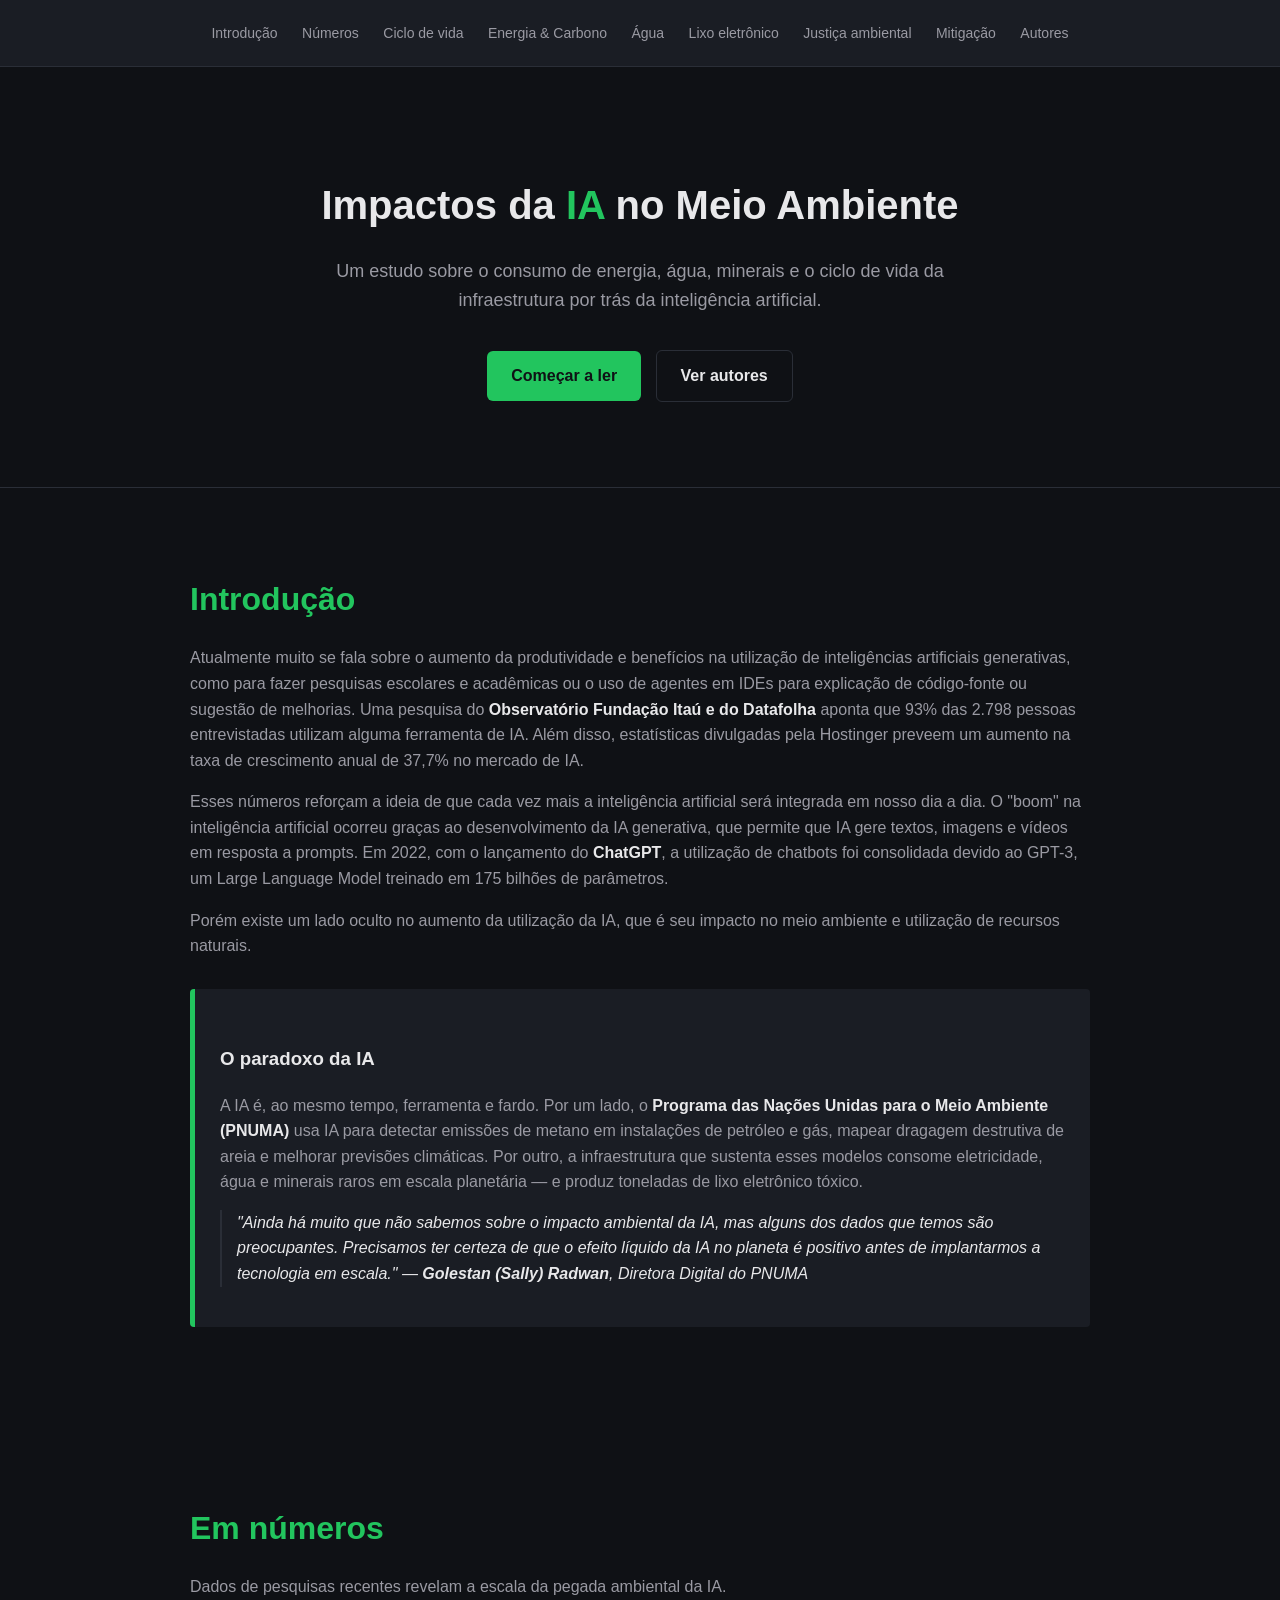
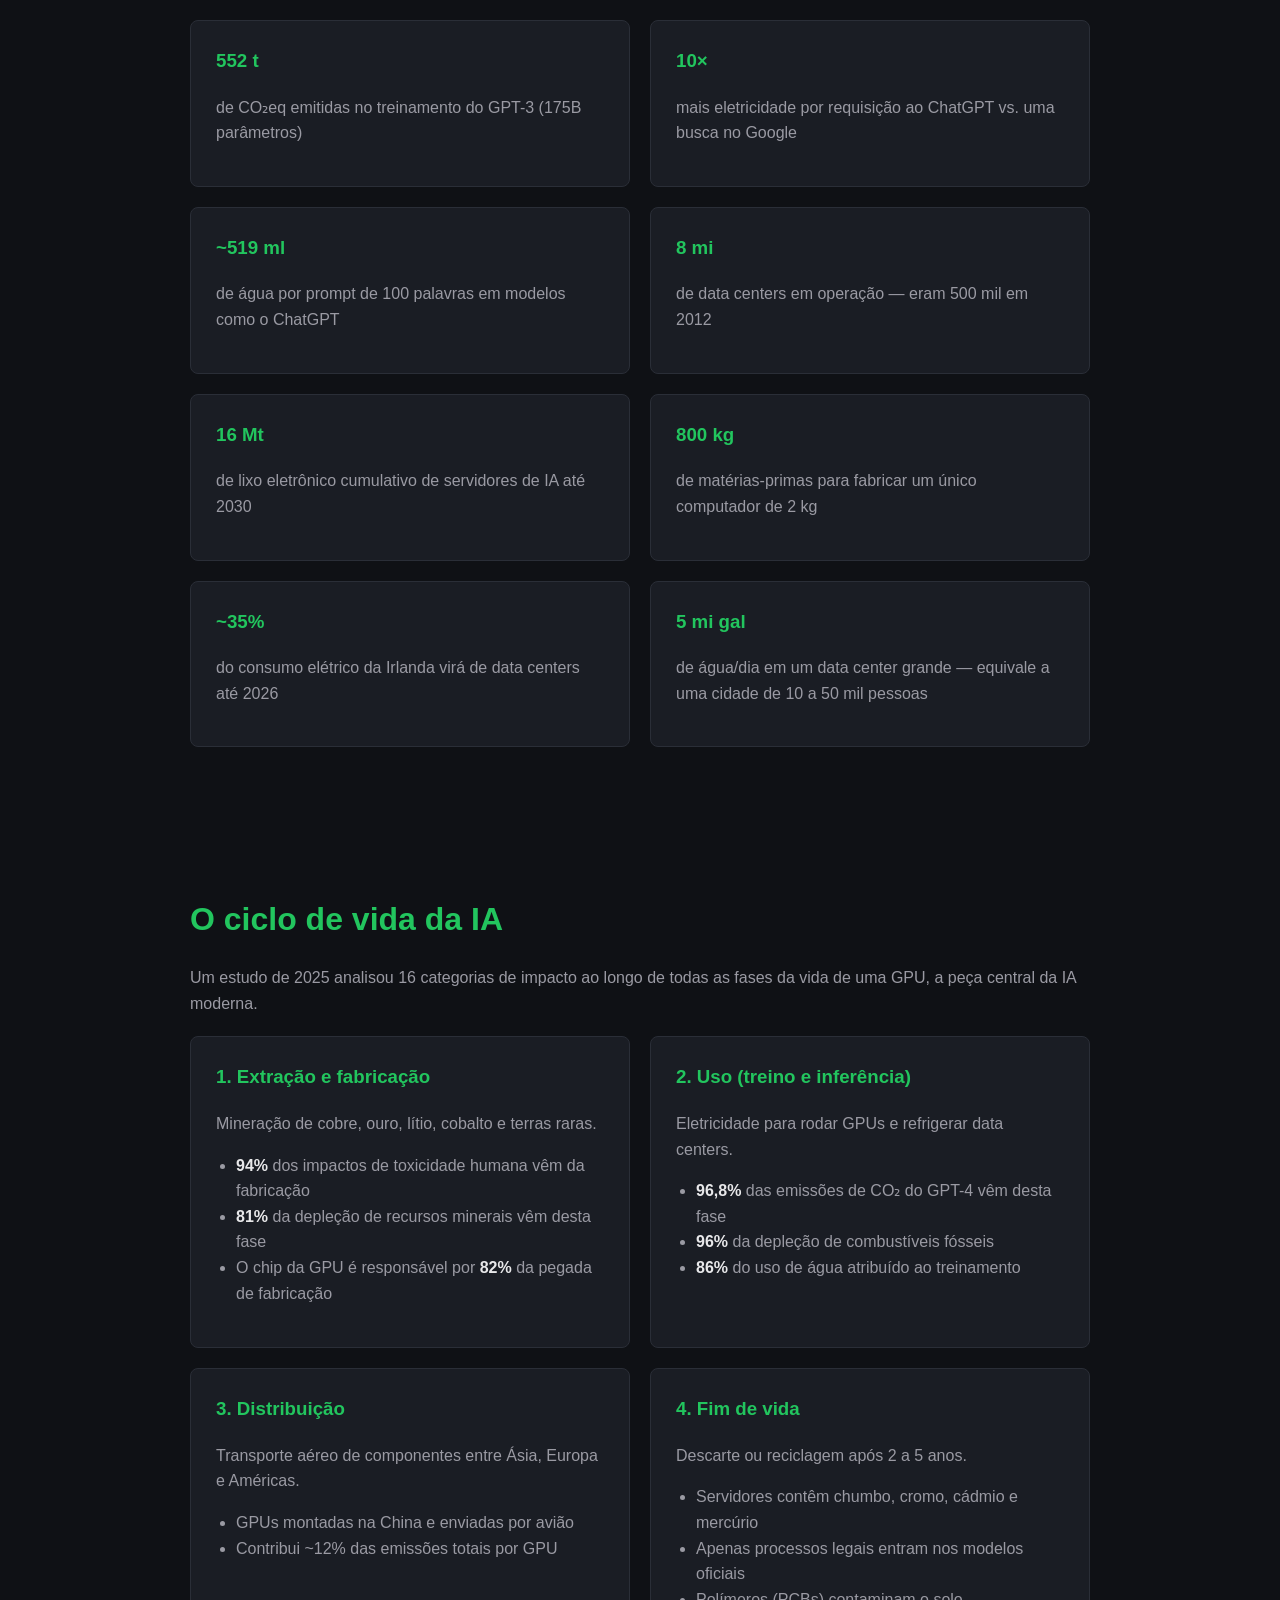
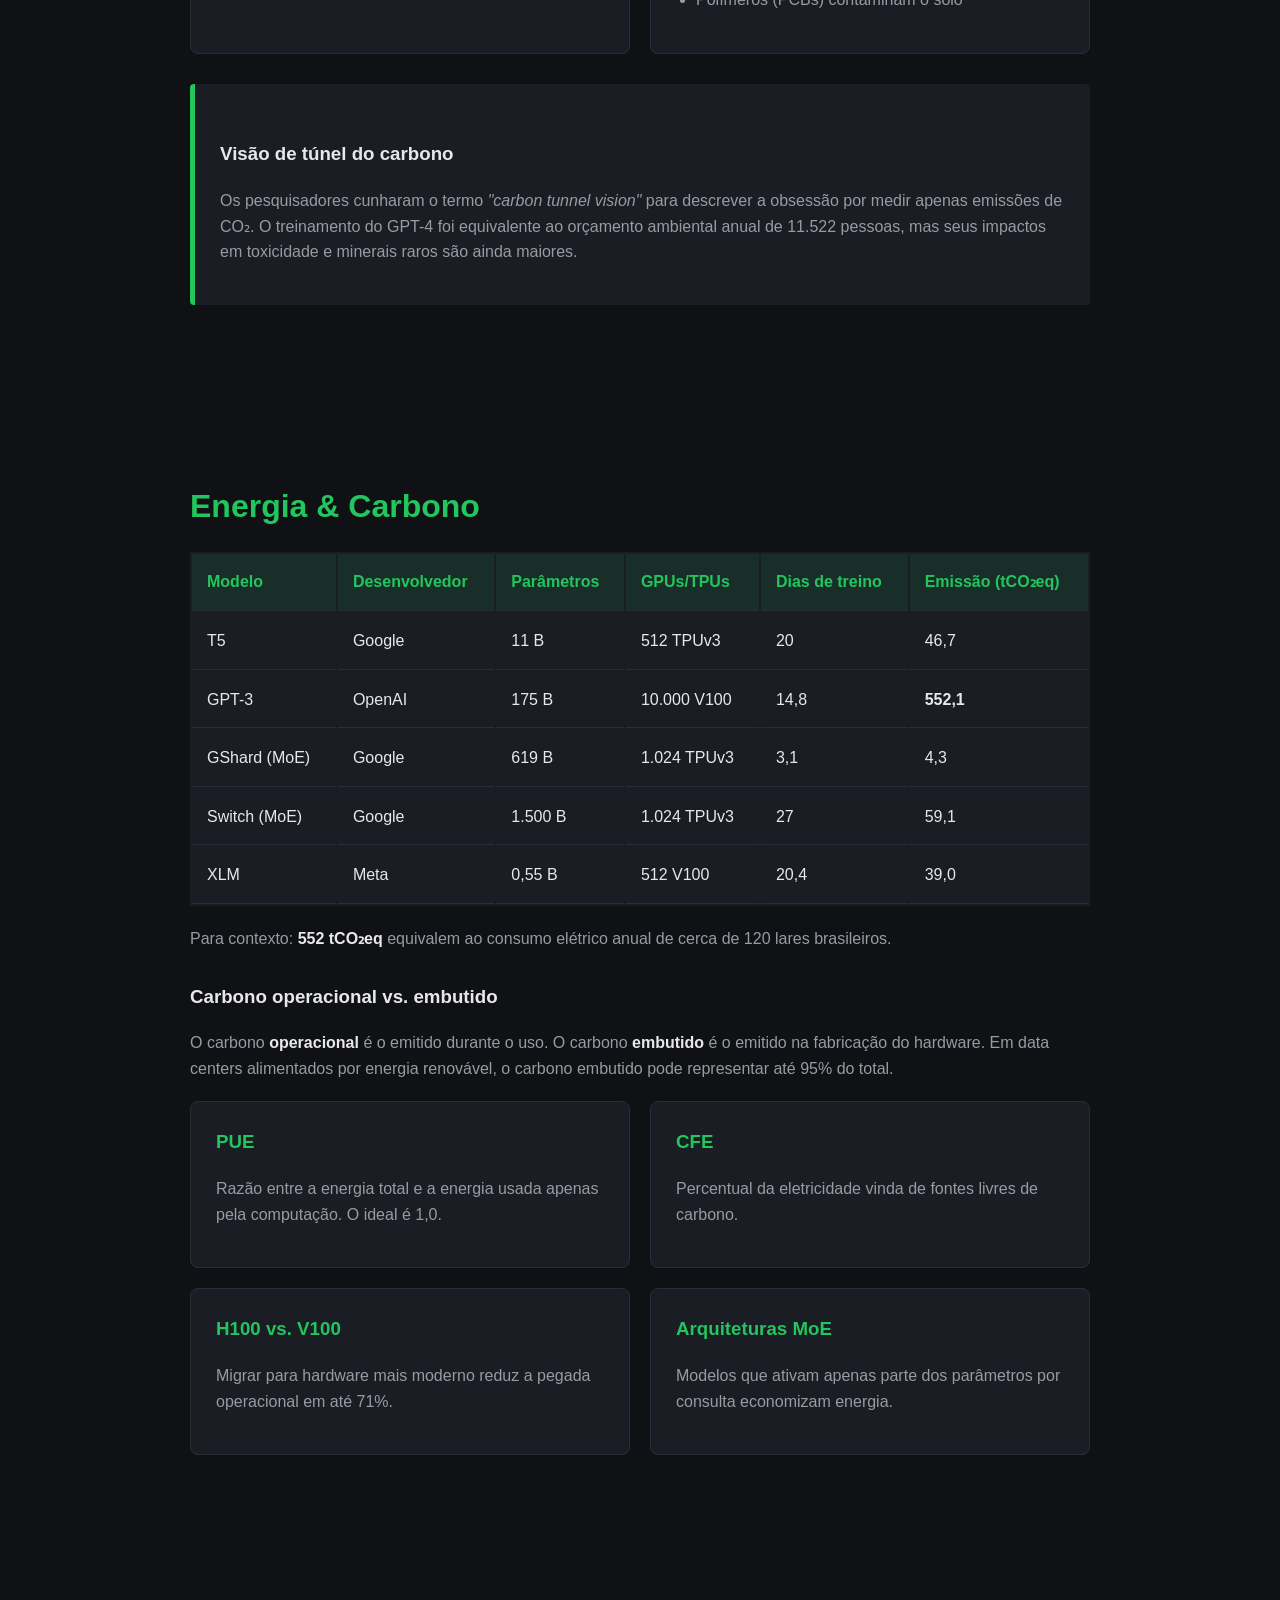
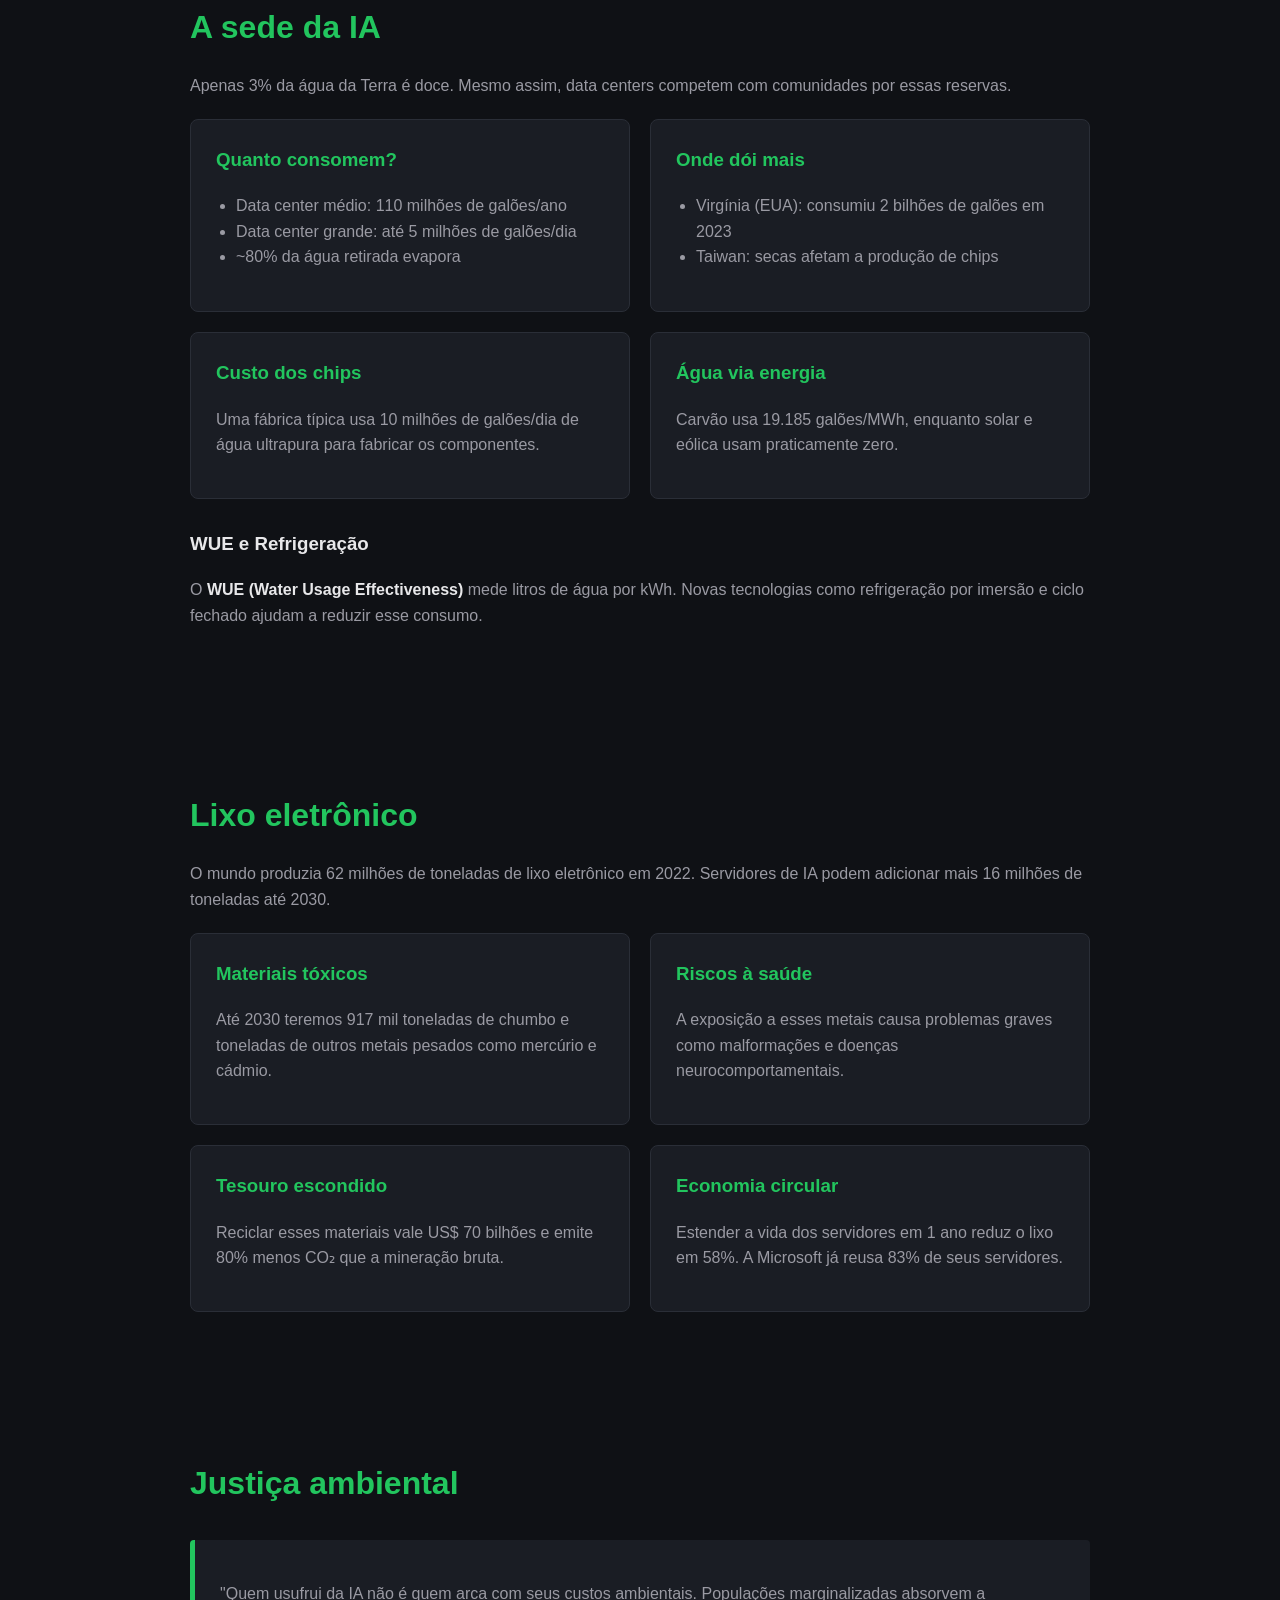
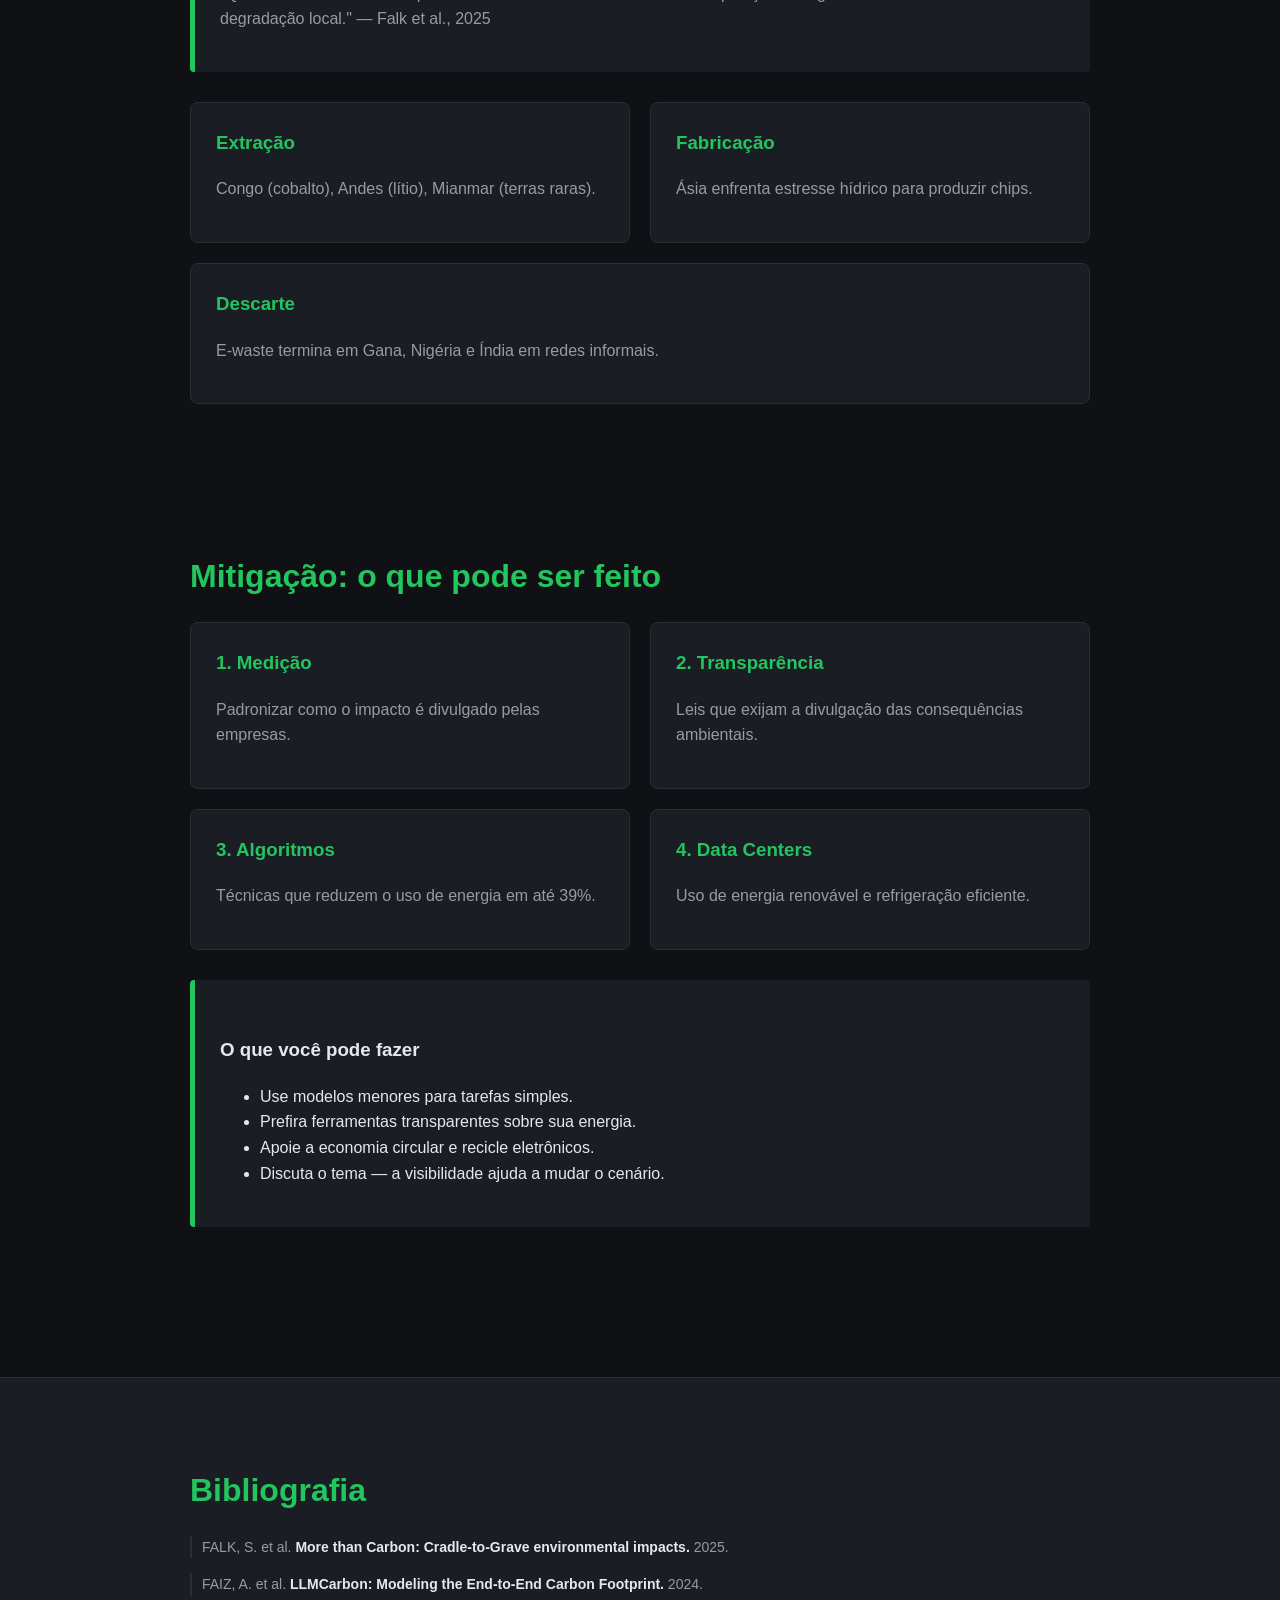
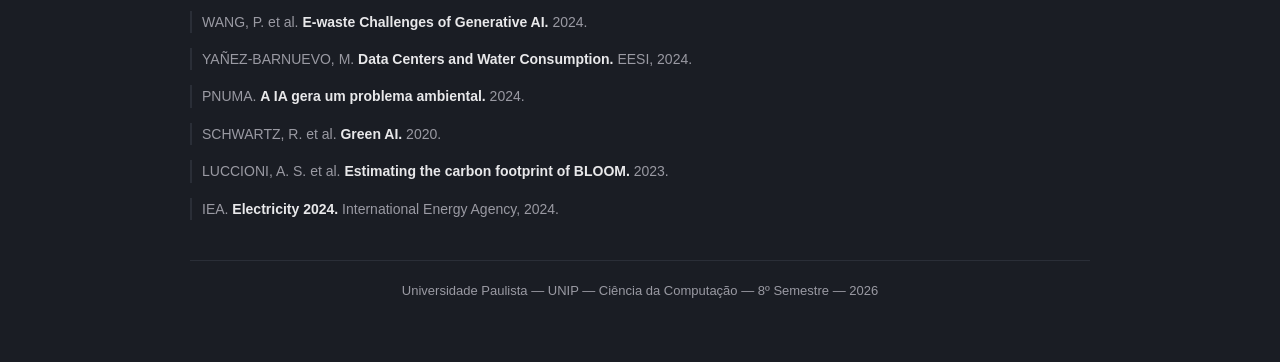
==== commit 8133b9f7: "Adiciona largura de 100% à tabela no HTML para melhorar a responsividade e a apresentação visual da " ====
--- a/index.html
+++ b/index.html
@@ -167,6 +167,7 @@
 
       table {
         background-color: #1a1d24;
+        width: 100%;
       }
 
       th,
@@ -239,7 +240,7 @@
       </div>
     </header>
 
-    <section>
+    <section id="introducao">
       <h2>Introdução</h2>
       <p>
         Atualmente muito se fala sobre o aumento da produtividade e benefícios
@@ -288,7 +289,7 @@
       </div>
     </section>
 
-    <section>
+    <section id="numeros">
       <h2>Em números</h2>
       <p>
         Dados de pesquisas recentes revelam a escala da pegada ambiental da IA.
@@ -334,7 +335,7 @@
       </div>
     </section>
 
-    <section>
+    <section id="ciclo-de-vida">
       <h2>O ciclo de vida da IA</h2>
       <p>
         Um estudo de 2025 analisou 16 categorias de impacto ao longo de todas as
@@ -404,7 +405,7 @@
       </div>
     </section>
 
-    <section>
+    <section id="energia">
       <h2>Energia & Carbono</h2>
       <div class="tabela-container">
         <table>
@@ -505,7 +506,7 @@
       </div>
     </section>
 
-    <section>
+    <section id="agua">
       <h2>A sede da IA</h2>
       <p>
         Apenas 3% da água da Terra é doce. Mesmo assim, data centers competem
@@ -552,7 +553,7 @@
       </p>
     </section>
 
-    <section>
+    <section id="lixo">
       <h2>Lixo eletrônico</h2>
       <p>
         O mundo produzia 62 milhões de toneladas de lixo eletrônico em 2022.
@@ -591,7 +592,7 @@
       </div>
     </section>
 
-    <section>
+    <section id="justica">
       <h2>Justiça ambiental</h2>
       <div class="callout">
         <p>
@@ -616,7 +617,7 @@
       </div>
     </section>
 
-    <section>
+    <section id="mitigacao">
       <h2>Mitigação: o que pode ser feito</h2>
       <div class="grade">
         <div class="card">
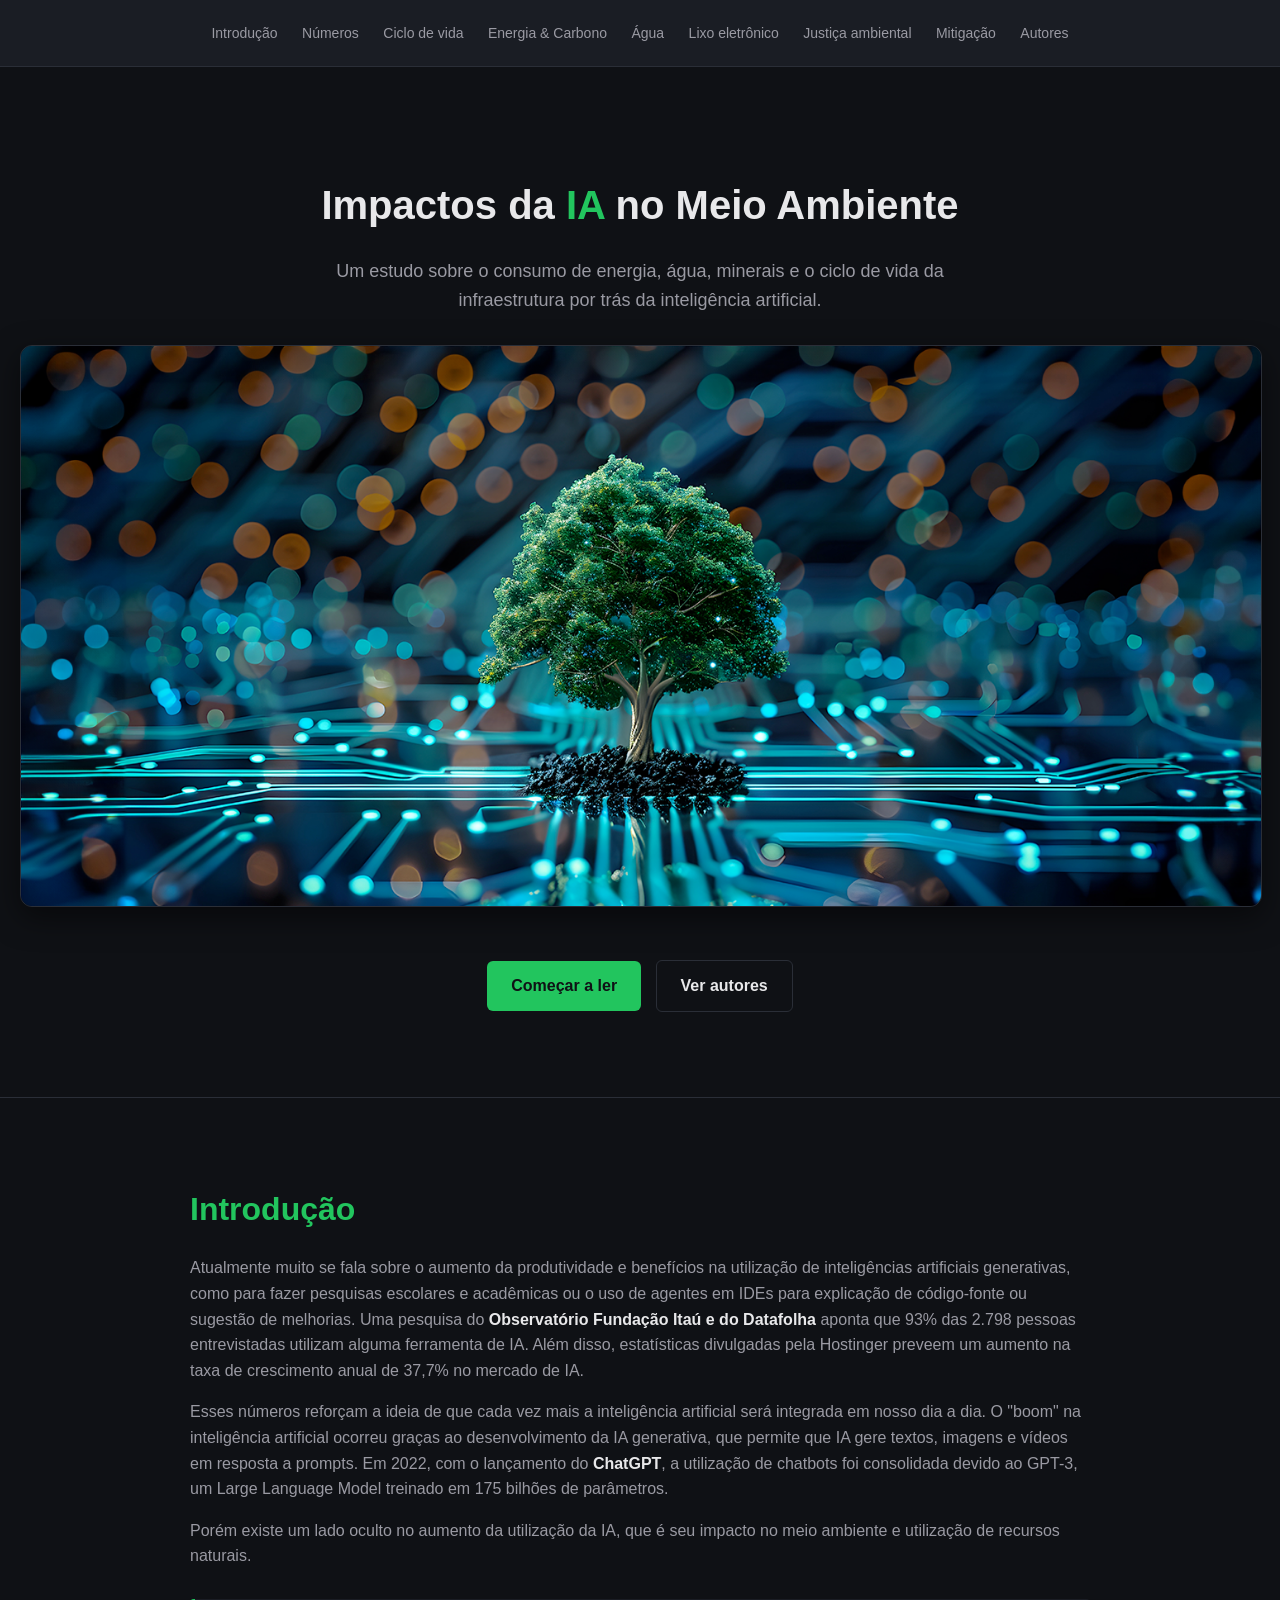
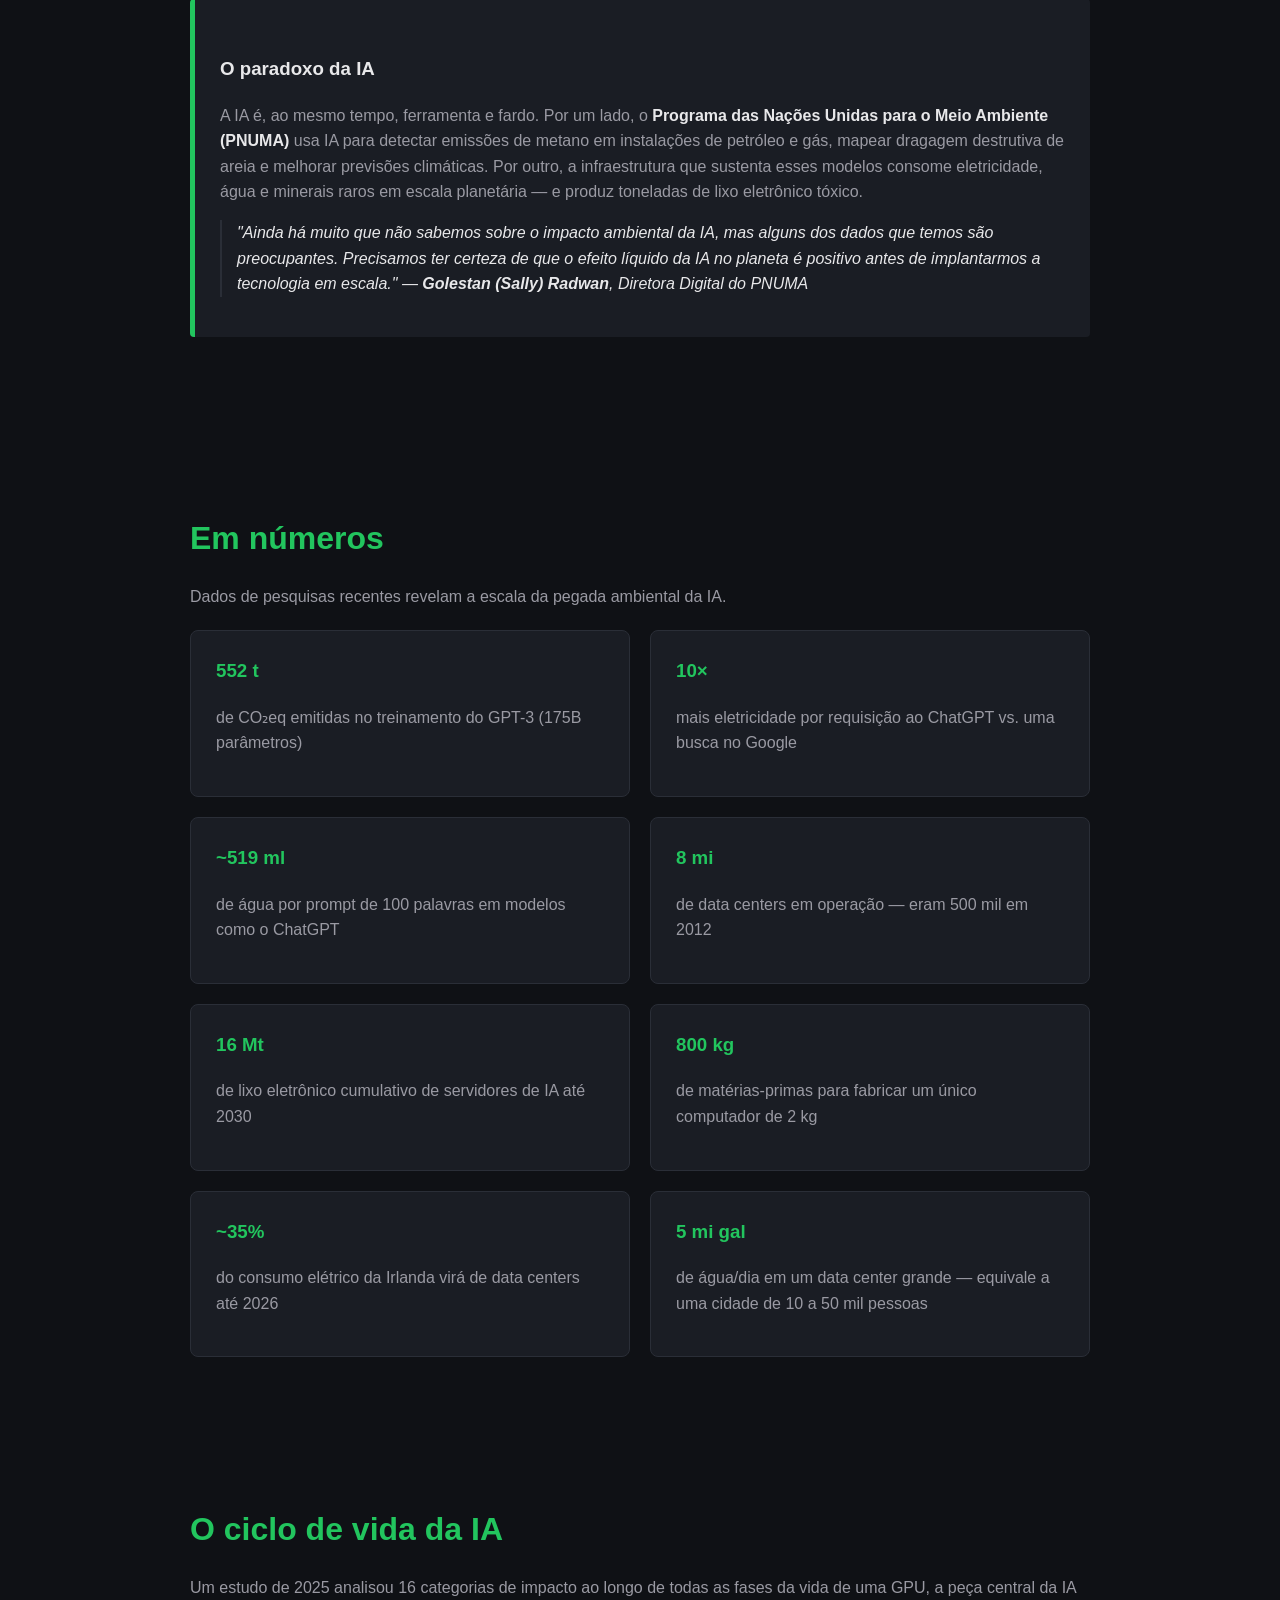
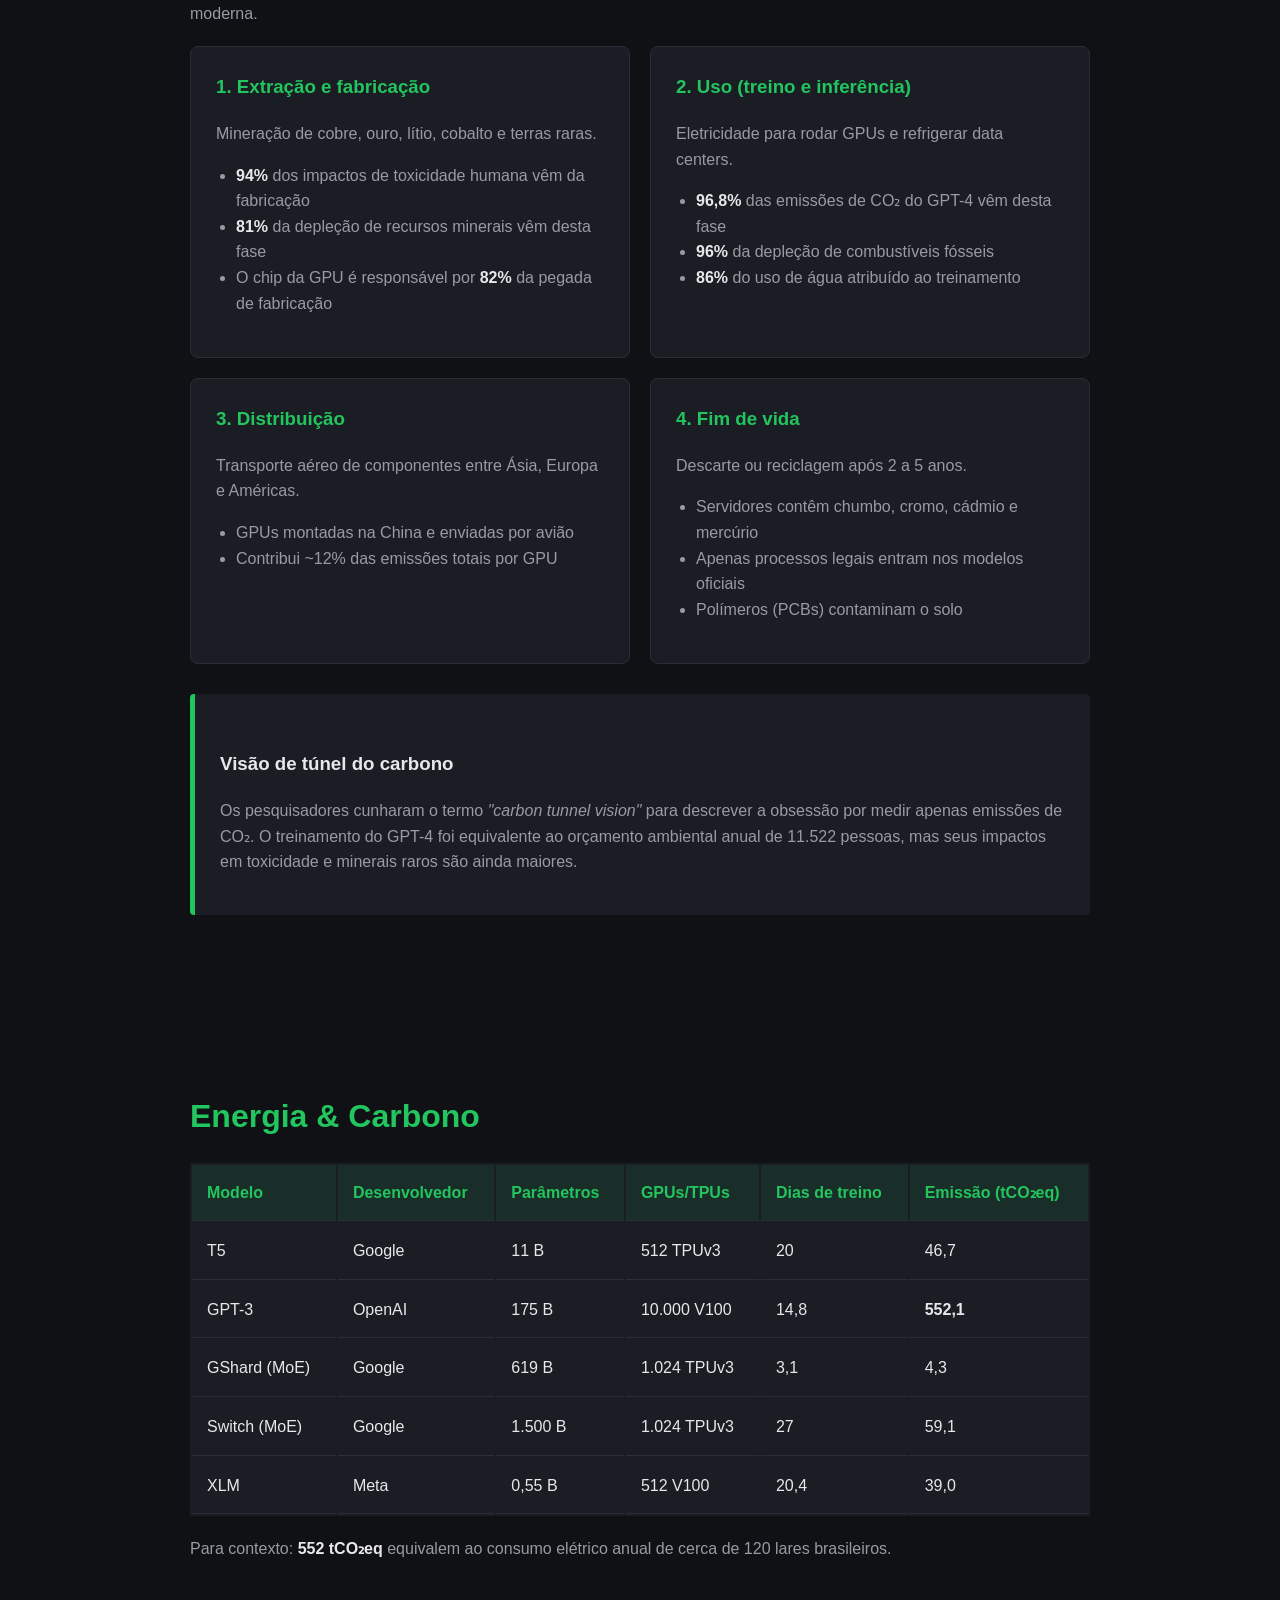
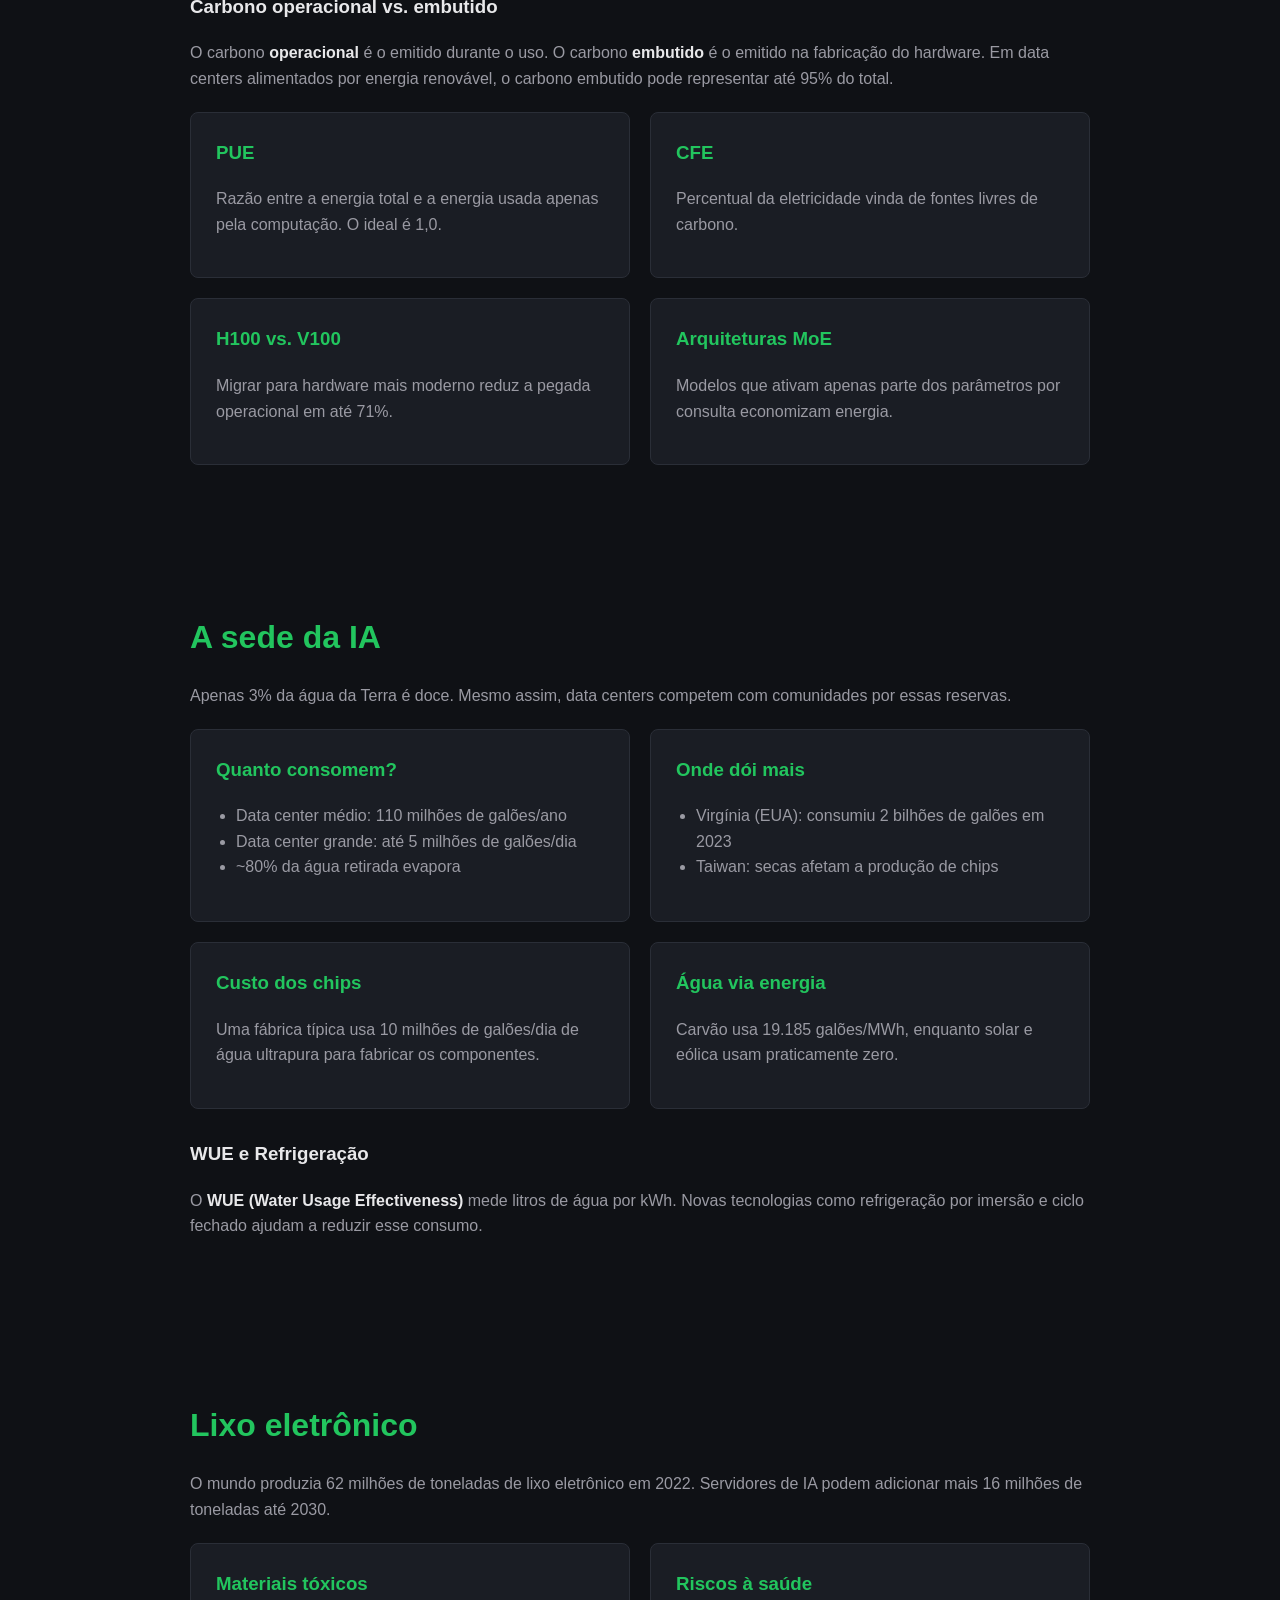
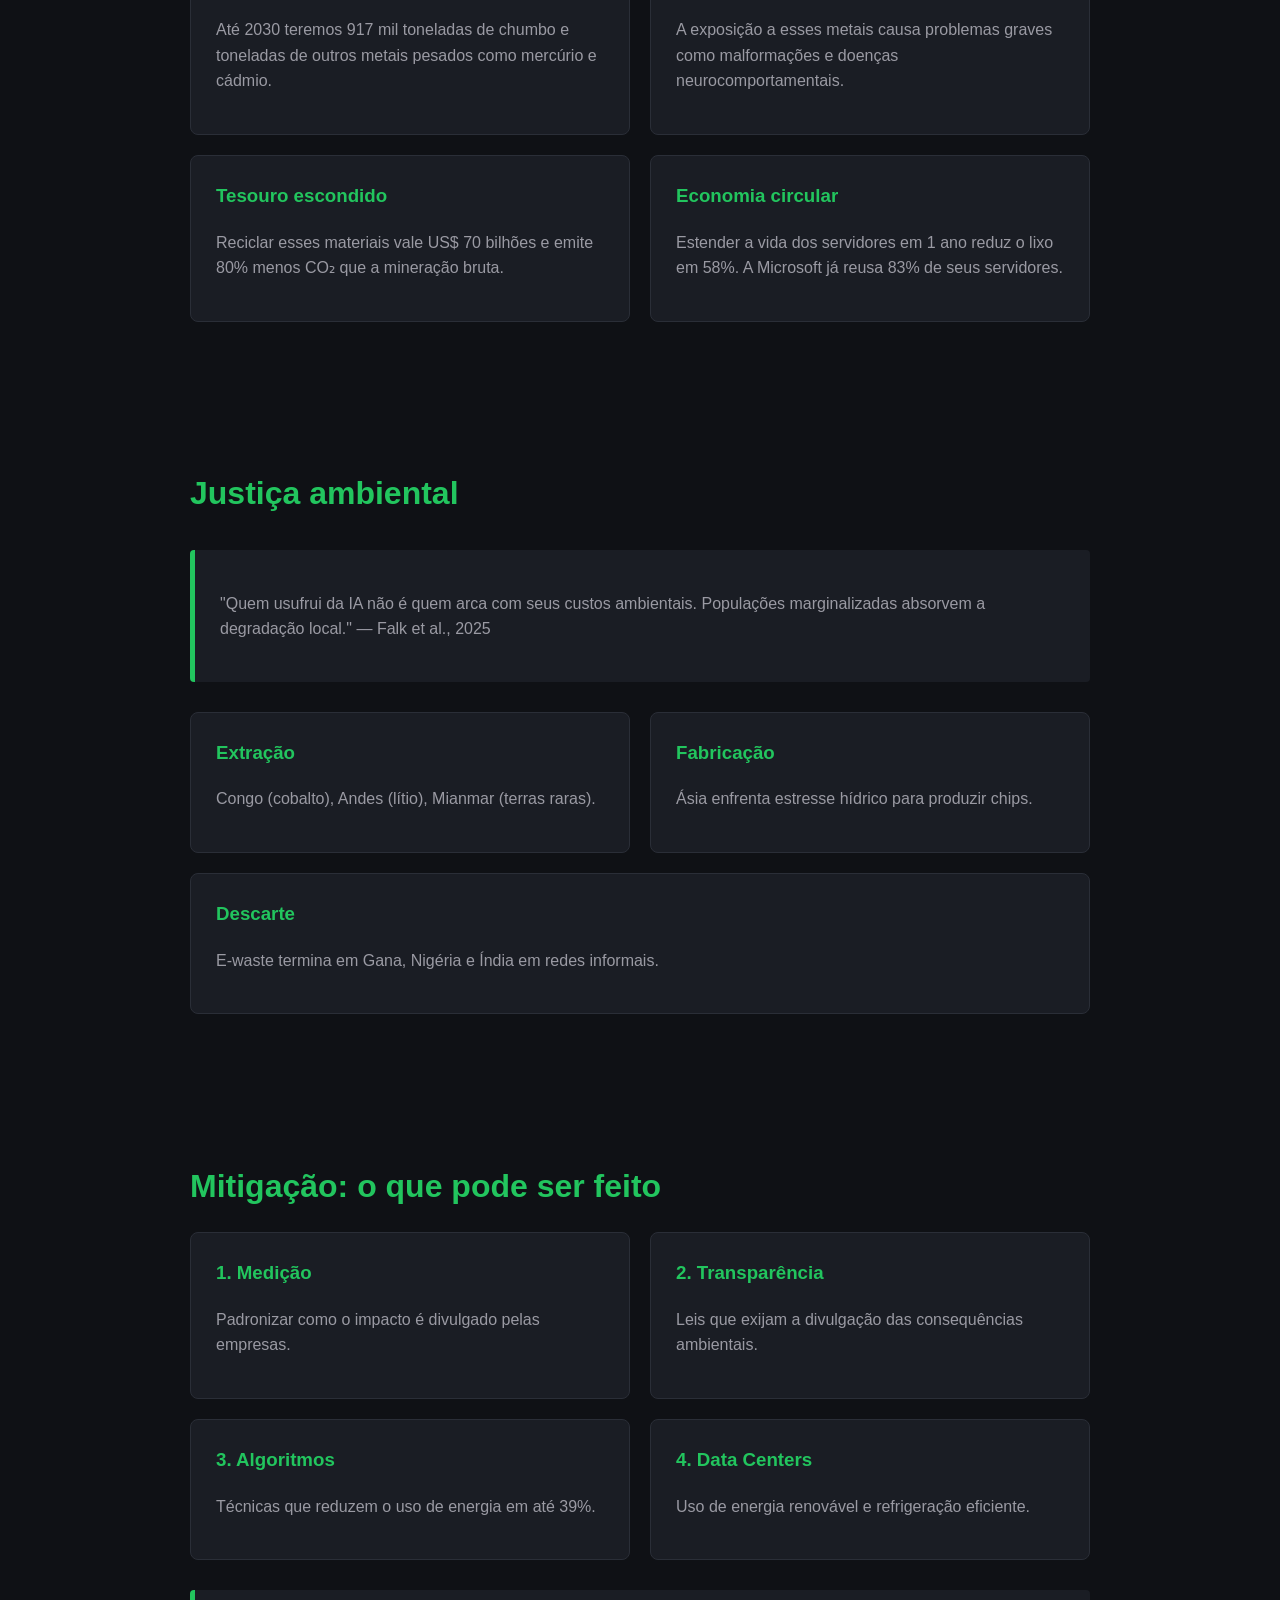
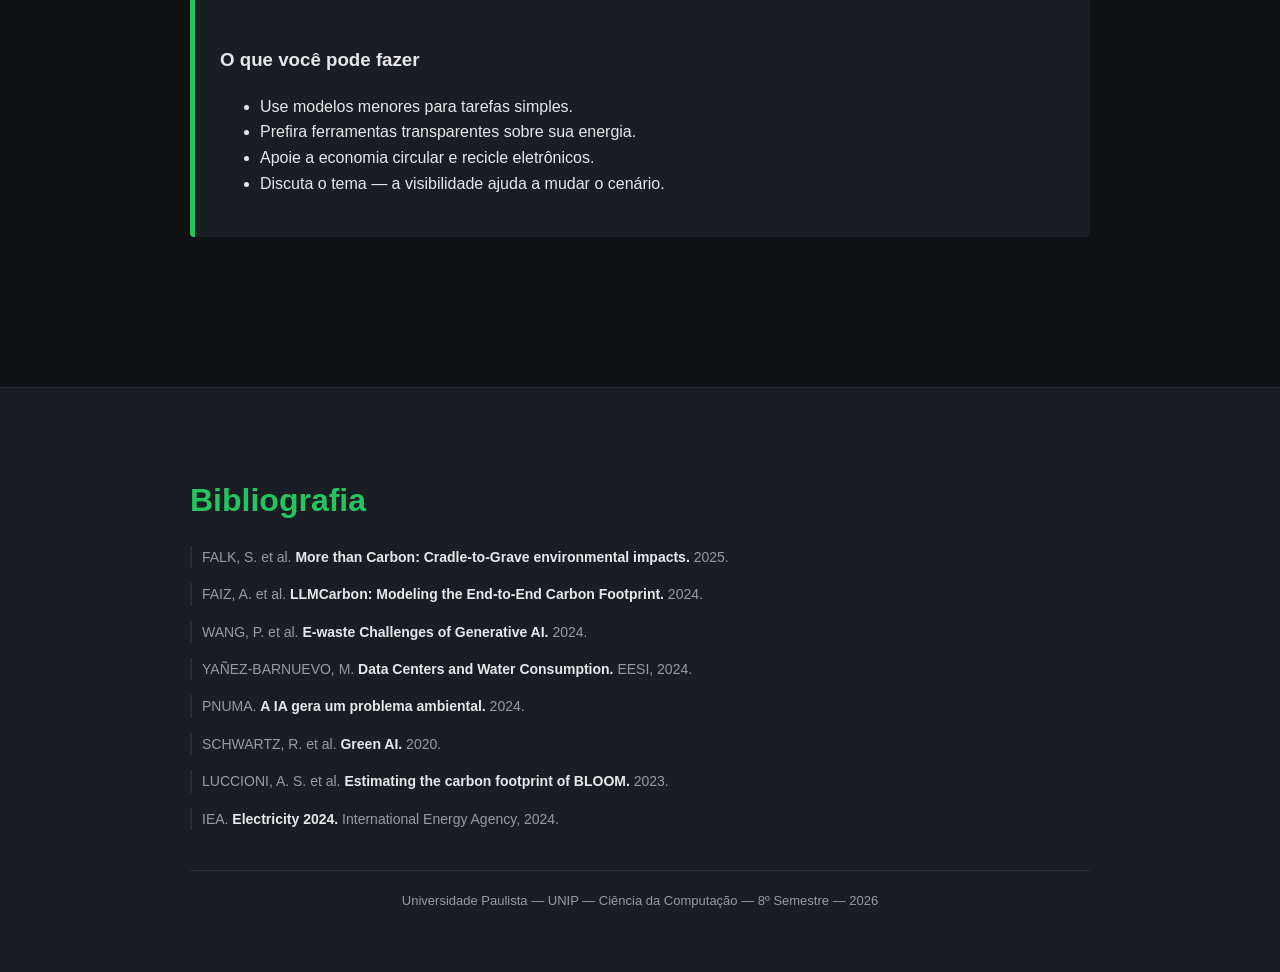
==== commit f3c746a1: "feat: image" ====
--- a/index.html
+++ b/index.html
@@ -70,7 +70,17 @@
         font-size: 18px;
       }
 
+      .hero-img {
+        max-width: 100%;
+        height: auto;
+        border-radius: 12px;
+        margin-bottom: 40px;
+        border: 1px solid #2a2e37;
+        box-shadow: 0 10px 30px rgba(0,0,0,0.5);
+      }
+
       /* Botões */
+
       .btn {
         display: inline-block;
         padding: 12px 24px;
@@ -230,11 +240,10 @@
 
     <header class="hero">
       <h1>Impactos da <span>IA</span> no Meio Ambiente</h1>
-      <p>
-        Um estudo sobre o consumo de energia, água, minerais e o ciclo de vida
-        da infraestrutura por trás da inteligência artificial.
-      </p>
+      <p>Um estudo sobre o consumo de energia, água, minerais e o ciclo de vida da infraestrutura por trás da inteligência artificial.</p>
+      <img src="ia-sustentabilidade.png" alt="Árvore crescendo sobre circuitos digitais" class="hero-img">
       <div>
+
         <a href="#introducao" class="btn btn-primario">Começar a ler</a>
         <a href="autores.html" class="btn btn-secundario">Ver autores</a>
       </div>
